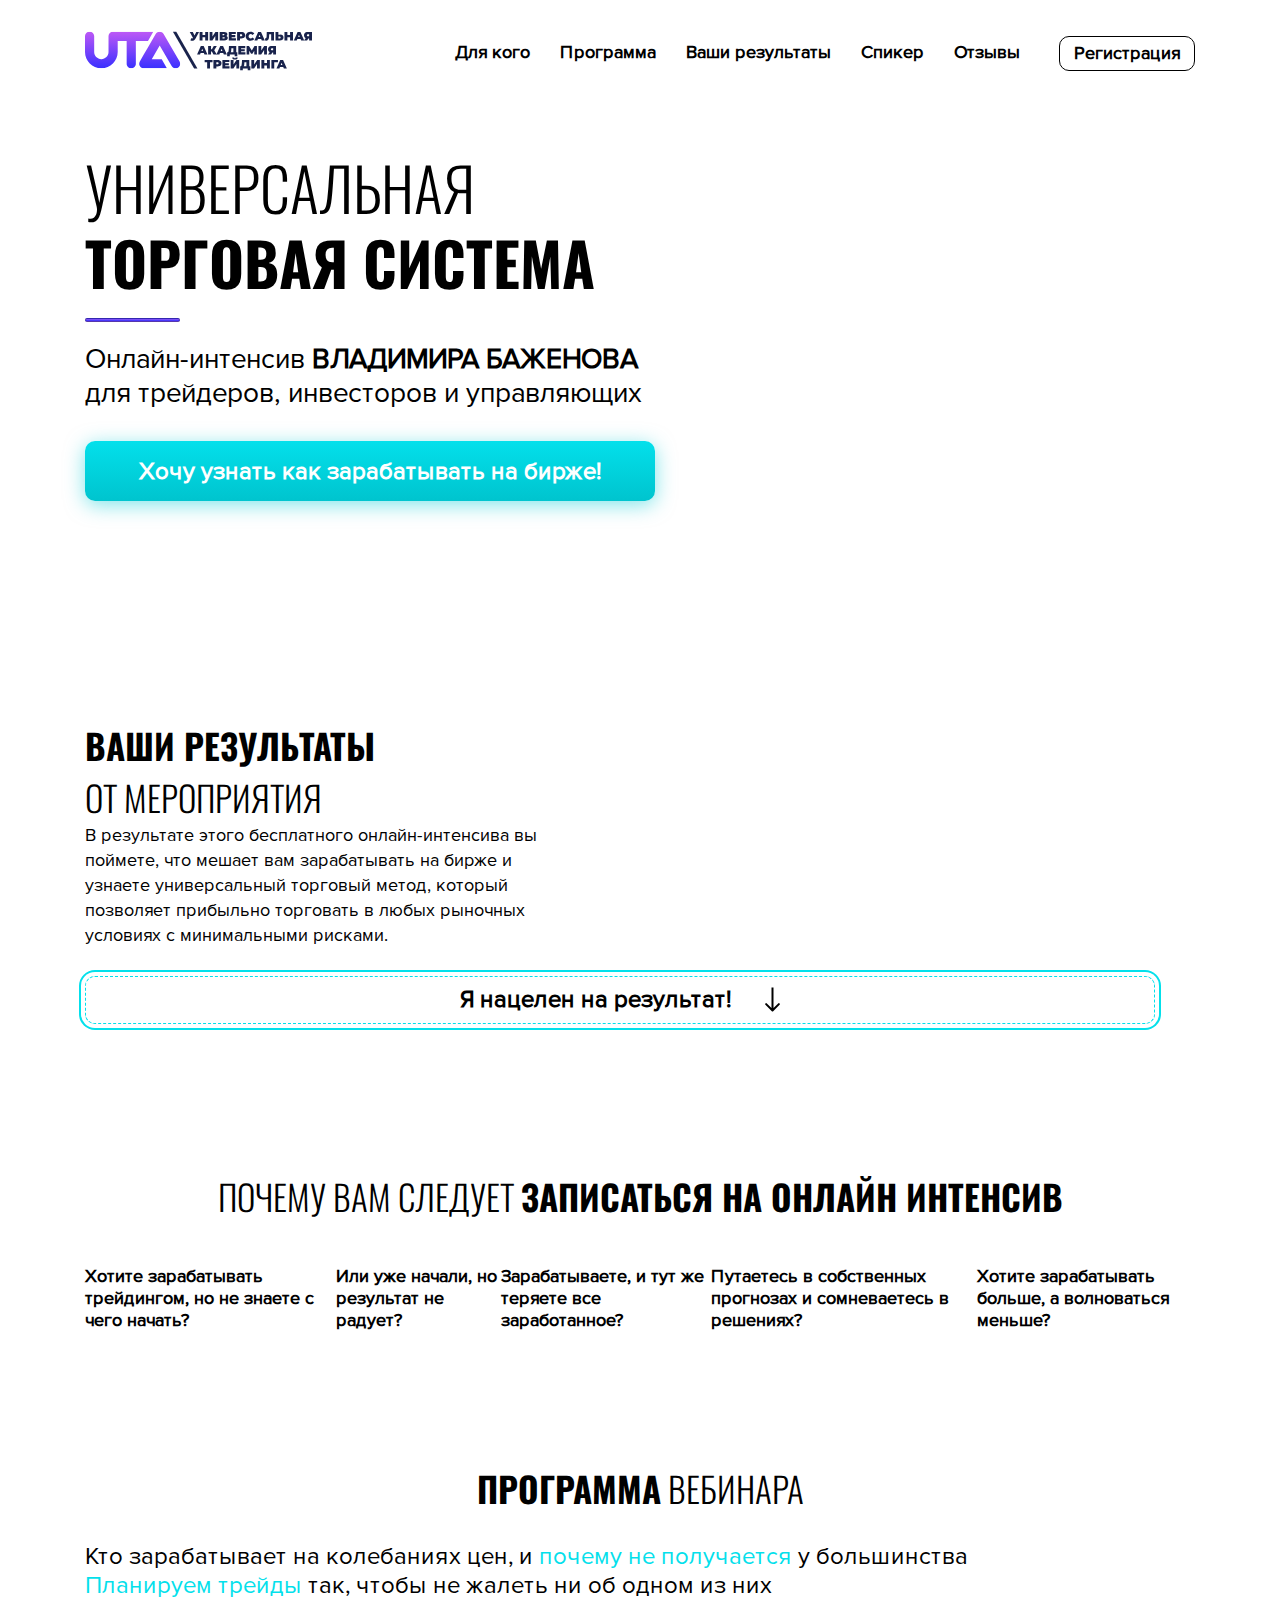
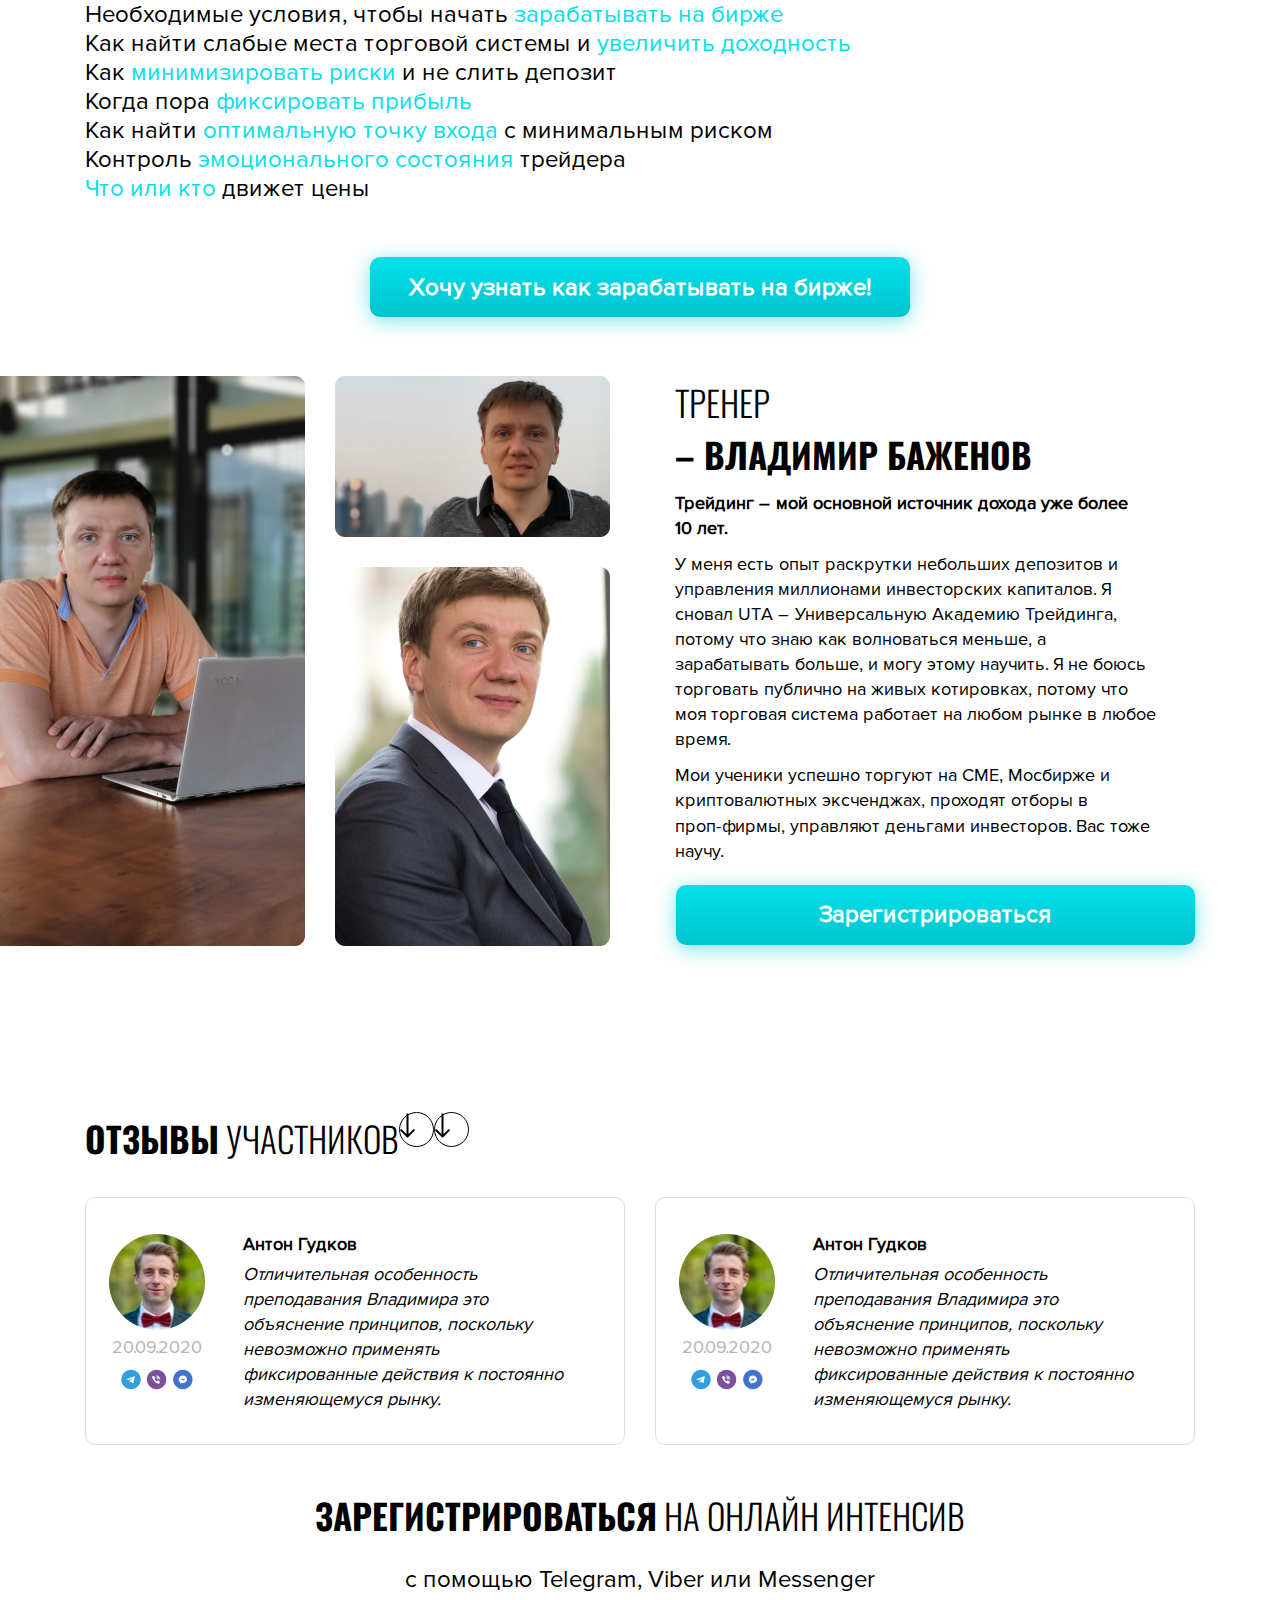
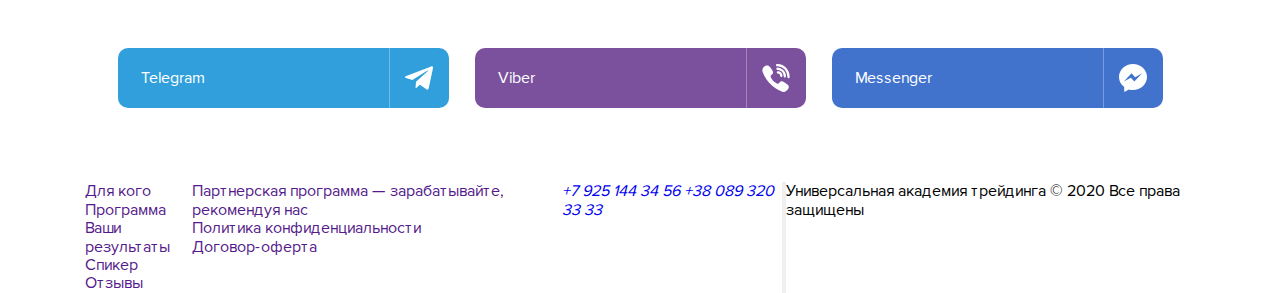
==== index.html @ 8a4f66c1 "1" ====
<!DOCTYPE html>
<html lang="ru">
  <head>
    <meta charset="UTF-8" />
    <meta name="viewport" content="width=device-width, initial-scale=1.0" />
    <title>UTA</title>
    <link href="https://fonts.googleapis.com/css2?family=Oswald:wght@300;700&display=swap" rel="stylesheet" />
    <link rel="stylesheet" href="https://cdnjs.cloudflare.com/ajax/libs/modern-normalize/1.0.0/modern-normalize.min.css" />
    <link rel="stylesheet" href="./css/main.css" />
  </head>
  <body>
    <!-- header -->
    <header class="header">
      <div class="conteiner">
        <a class="logo" href="./index.html"><img src="./images/header/logo.svg" alt="логотип компании" /></a>
        <nav>
          <ul class="item">
            <li class="link"><a href=""></a>Для кого</li>
            <li class="link"><a href=""></a>Программа</li>
            <li class="link"><a href=""></a>Ваши результаты</li>
            <li class="link"><a href=""></a>Спикер</li>
            <li class="link"><a href=""></a>Отзывы</li>
          </ul>
        </nav>
        <button type="button">Регистрация</button>
      </div>
    </header>
    <!-- <main> -->
    <main>
      <!-- hero -->
      <section class="hero">
        <div class="conteiner">
          <h1 class="title">
            Универсальная<br />
            <span class="text-bolt">торговая система</span>
          </h1>
          <p>
            Онлайн-интенсив <span class="text-bolt-uppercase">Владимира Баженова</span><br />
            для трейдеров, инвесторов и управляющих
          </p>
          <button class="hero-button" type="button">Хочу узнать как зарабатывать на бирже!</button>
        </div>
      </section>
      <section class="results">
        <div class="conteiner">
          <h2 class="title">
            <span class="text-bolt">Ваши результаты</span><br />
            от мероприятия
          </h2>
          <p class="text">
            В результате этого бесплатного онлайн-интенсива вы поймете, что мешает вам зарабатывать на бирже и узнаете универсальный торговый метод,
            который позволяет прибыльно торговать в любых рыночных условиях с минимальными рисками.
          </p>
          <button type="button">Я нацелен на результат!<img class="arrow" src="./images/main/arrow.svg" alt="стрелка вниз" /></button>
        </div>
      </section>
      <!-- advantages -->
      <section class="advantages">
        <div class="conteiner">
          <h2 class="title">Почему вам следует <span class="text-bolt">записаться на Онлайн интенсив</span></h2>
          <ul class="item">
            <li class="text">Хотите зарабатывать трейдингом, но не знаете с чего начать?</li>
            <li class="text">Или уже начали, но результат не радует?</li>
            <li class="text">Зарабатываете, и тут же теряете все заработанное?</li>
            <li class="text">Путаетесь в собственных прогнозах и сомневаетесь в решениях?</li>
            <li class="text">Хотите зарабатывать больше, а волноваться меньше?</li>
          </ul>
        </div>
      </section>
      <!-- programm -->
      <section class="programm">
        <div class="conteiner">
          <h2 class="title"><span class="text-bolt">Программа</span> вебинара</h2>
          <ul>
            <li>
              <p class="text">Кто зарабатывает на колебаниях цен, и <span class="text-accent">почему не получается</span> у большинства</p>
              <a href=""></a>
            </li>
            <li>
              <p class="text"><span class="text-accent">Планируем трейды</span> так, чтобы не жалеть ни об одном из них</p>
              <a href=""></a>
            </li>
            <li>
              <p class="text">Необходимые условия, чтобы начать <span class="text-accent">зарабатывать на бирже</span></p>
              <a href=""></a>
            </li>
            <li>
              <p class="text">Как найти слабые места торговой системы и <span class="text-accent">увеличить доходность</span></p>
              <a href=""></a>
            </li>
            <li>
              <p class="text">Как <span class="text-accent">минимизировать риски</span> и не слить депозит</p>
              <a href=""></a>
            </li>
            <li>
              <p class="text">Когда пора <span class="text-accent">фиксировать прибыль</span></p>
              <a href=""></a>
            </li>
            <li>
              <p class="text">Как найти <span class="text-accent">оптимальную точку входа</span> с минимальным риском</p>
              <a href=""></a>
            </li>
            <li>
              <p class="text">Контроль <span class="text-accent">эмоционального состояния</span> трейдера</p>
              <a href=""></a>
            </li>
            <li>
              <p class="text"><span class="text-accent">Что или кто</span> движет цены</p>
              <a href=""></a>
            </li>
          </ul>
          <button class="programm-button" type="button">Хочу узнать как зарабатывать на бирже!</button>
        </div>
      </section>
      <!-- treiner -->
      <section class="treiner">
        <div class="conteiner">
          <div class="left-side">
            <div class="gallery">
              <img class="image-treiner" width="320" height="570" src="./images/main/Vladimir.jpg" alt="фото тренера" />
            </div>
            <div class="gallery">
              <img class="image-treiner" width="275" height="161" src="./images/main/Vladimir2.jpg" alt="фото тренера" />
              <img class="image-treiner" width="275" height="379" src="./images/main/Vladimir3.jpg" alt="фото тренера" />
            </div>
          </div>
          <div class="right-side">
            <h2 class="title">
              Тренер<br />
              <span class="text-bolt">– Владимир Баженов</span>
            </h2>
            <h3 class="treiner-description">
              Трейдинг – мой основной источник дохода уже более<br />
              10 лет.
            </h3>
            <p class="text-treiner">
              У меня есть опыт раскрутки небольших депозитов и управления миллионами инвесторских капиталов. Я<br />
              сновал UTA – Универсальную Академию Трейдинга,<br />
              потому что знаю как волноваться меньше, а<br />
              зарабатывать больше, и могу этому научить. Я не боюсь торговать публично на живых котировках, потому что<br />
              моя торговая система работает на любом рынке в любое время.
            </p>
            <p class="text-treiner">
              Мои ученики успешно торгуют на CME, Мосбирже и криптовалютных эксченджах, проходят отборы в<br />
              проп-фирмы, управляют деньгами инвесторов. Вас тоже научу.
            </p>
            <button type="button">Зарегистрироваться</button>
          </div>
        </div>
      </section>
      <!-- reviews -->
      <section class="reviews">
        <div class="conteiner">
          <div class="menu-review">
            <h2 class="title"><span class="text-bolt">Отзывы</span> участников</h2>
            <button type="button">
              <svg weight="15" height="25" class="left-arrow">
                <use class="icon" href="./images/main/arrow.svg"></use>
              </svg>
            </button>
            <button type="button">
              <svg weight="15" height="25" class="left-arrow">
                <use class="icon" href="./images/main/arrow.svg"></use>
              </svg>
            </button>
          </div>

          <ul class="item">
            <li class="list-reviews">
              <div class="info">
                <img class="foto" src="./images/main/review1.jpg" alt="фото клиента" />
                <span>20.09.2020</span>
                <ul class="social-item">
                  <li class="social-list">
                    <a href=""></a>
                    <svg>
                      <use href="./svg/main/sprite.svg#icon-telegram"></use>
                    </svg>
                  </li>
                  <li class="social-list">
                    <a href=""></a>
                    <svg>
                      <use href="./svg/main/sprite.svg#icon-viber"></use>
                    </svg>
                  </li>
                  <li class="social-list">
                    <a href=""></a>
                    <svg>
                      <use href="./svg/main/sprite.svg#icon-facebook"></use>
                    </svg>
                  </li>
                </ul>
              </div>
              <div class="review">
                <h3 class="name">Антон Гудков</h3>
                <p class="text-review">
                  Отличительная особенность преподавания Владимира это объяснение принципов, поскольку невозможно применять фиксированные действия к
                  постоянно изменяющемуся рынку.
                </p>
              </div>
            </li>

            <li class="list-reviews">
              <div class="info">
                <img class="foto" src="./images/main/review1.jpg" alt="фото клиента" />
                <span>20.09.2020</span>
                <ul class="social-item">
                  <li class="social-list">
                    <a href=""></a>
                    <svg>
                      <use href="./svg/main/sprite.svg#icon-telegram"></use>
                    </svg>
                  </li>
                  <li class="social-list">
                    <a href=""></a>
                    <svg>
                      <use href="./svg/main/sprite.svg#icon-viber"></use>
                    </svg>
                  </li>
                  <li class="social-list">
                    <a href=""></a>
                    <svg>
                      <use href="./svg/main/sprite.svg#icon-facebook"></use>
                    </svg>
                  </li>
                </ul>
              </div>
              <div class="review">
                <h3 class="name">Антон Гудков</h3>
                <p class="text-review">
                  Отличительная особенность преподавания Владимира это объяснение принципов, поскольку невозможно применять фиксированные действия к
                  постоянно изменяющемуся рынку.
                </p>
              </div>
            </li>
          </ul>
        </div>
      </section>
    </main>

    <!-- <footer> -->

    <footer>
      <!-- registration -->
      <section class="registration">
        <div class="conteiner">
          <h2 class="title"><span class="text-bolt">зарегистрироваться</span> на онлайн интенсив</h2>
          <h3 class="social-help">с помощью Telegram, Viber или Messenger</h3>
          <ul class="messenger">
            <li class="button">
              <button class="telegram" type="button" lang="en">
                <span class="text-messeger">Telegram</span>
                <div><img src="./svg/main/telegram.svg" alt="телеграмм" /></div>
              </button>
            </li>
            <li class="button">
              <button class="viber" type="button" lang="en">
                <span class="text-messeger">Viber</span>
                <div><img src="./svg/main/viber.svg" alt="телеграмм" /></div>
              </button>
            </li>
            <li class="button">
              <button class="facebook" type="button" lang="en">
                <span class="text-messeger">Messenger</span>
                <div><img src="./svg/main/messenger.svg" alt="телеграмм" /></div>
              </button>
            </li>
          </ul>
        </div>
      </section>
      <!-- footer-nav -->
      <section class="footer-navigation">
        <div class="conteiner">
          <a href=""></a>
          <ul>
            <li><a href="">Для кого</a></li>
            <li><a href="">Программа</a></li>
            <li><a href="">Ваши результаты</a></li>
            <li><a href="">Спикер</a></li>
            <li><a href="">Отзывы</a></li>
          </ul>
          <ul>
            <li><a href="">Партнерская программа — зарабатывайте, рекомендуя нас</a></li>
            <li><a href="">Политика конфиденциальности</a></li>
            <li><a href="">Договор-оферта</a></li>
          </ul>
          <address footer-address>
            <a href="tel:+79251443456">+7 925 144 34 56</a>
            <a href="tel:+380893203333">+38 089 320 33 33</a>
            <ul>
              <li><a href=""></a></li>
              <li><a href=""></a></li>
              <li><a href=""></a></li>
            </ul>
          </address>
          <button type="button"></button>
          <p>Универсальная академия трейдинга © 2020 Все права защищены</p>
        </div>
      </section>
    </footer>
  </body>
</html>
---- css/main.css ----
/* основной цвет текста: #000000 */
/* вспомагательный цвет текста: #ffffff; */
/* цвет акцента #03E0EB */

:root {
  --primary-text-color: #000000;
  --secondary-text-color: #ffffff;
  --accent-color: #03e0eb;
}

@font-face {
  font-family: Proxima Nova;
  src: url(/fonts/ProximaNova-Regular.ttf);
}

*,
::before,
::after {
  margin: 0;
  padding: 0;
}

body {
  color: var(--primary-text-color);

  font-family: Proxima Nova, sans-serif;
}

h1,
h2 {
  font-family: oswald, sans-serif;
}

li {
  list-style: none;
}

a {
  text-decoration: none;
}

button {
  font-family: inherit;
}

.conteiner {
  display: flex;
  width: 1140px;
  padding: 0 15px;
  margin-left: auto;
  margin-right: auto;
}

/* ======header======= */

.header {
  padding-top: 31px;
  padding-bottom: 74px;
}

.header .logo {
  margin-right: 143px;
}

.header .item {
  display: flex;
  align-items: center;
}

.header .link {
  font-style: normal;
  font-weight: 600;
  font-size: 18px;
  line-height: 1.22;
}

.header .link:not(:last-child) {
  margin-right: 30px;
}

.header button {
  outline: none;
  display: inline-block;
  padding: 6px 14px;
  min-width: 135px;
  height: 35px;
  border: 1px var(--primary-text-color) solid;
  border-radius: 10px;
  margin-left: auto;

  background: transparent;

  font-style: normal;
  font-weight: 600;
  font-size: 18px;
  line-height: 1.22;
}
.header .conteiner {
  align-items: center;
}

/* =========main======== */

/* hero */
.hero .conteiner {
  display: block;
  padding-bottom: 188px;
}

.hero .title {
  margin-bottom: 21px;

  font-family: Oswald;
  font-style: normal;
  font-weight: 300;
  font-size: 60px;
  line-height: 1.25;
  text-transform: uppercase;
}

.hero .title::after {
  content: "";
  display: flex;
  margin-top: 19px;
  width: 95px;
  height: 4px;

  background: linear-gradient(180deg, #955af5 0%, #302dff 100%);
  border: 1px solid rgba(0, 0, 0, 0.3);
  border-radius: 10px;
}

.hero .text-bolt {
  font-weight: 700;
}

.hero p {
  margin-bottom: 30px;

  font-style: normal;
  font-weight: 400;
  font-size: 28px;
  line-height: 1.21;
}

.hero .text-bolt-uppercase {
  font-weight: 600;
  text-transform: uppercase;
}

.hero button {
  outline: none;
  color: var(--secondary-text-color);
  min-width: 570px;
  height: 60px;
  background: linear-gradient(180deg, var(--accent-color) 0%, #00c4ce 100%);
  box-shadow: 0px 4px 20px rgba(1, 204, 214, 0.5);
  border: var(--accent-color);
  border-radius: 10px;

  color: var(--secondary-text-color);

  font-weight: 600;
  font-size: 24px;
  line-height: 1.21;
}
.hero .hero-button:hover,
.hero .hero-button:focus {
  cursor: pointer;
}

.hero .hero-button:active {
  outline: none;
  cursor: pointer;
  background: linear-gradient(180deg, #00c4ce 100%, var(--accent-color) 0%);
}

/* results */

.results .conteiner {
  padding-top: 30px;
  padding-bottom: 146px;
  display: block;
}

.results .title {
  font-weight: 300;
  font-size: 35px;
  line-height: 1.49;
  text-transform: uppercase;
}

.results .text-bolt {
  font-weight: 700;
}
.results .text {
  margin-bottom: 27px;
  max-width: 486px;

  font-weight: 400;
  font-size: 18px;
  line-height: 1.39;
}

.results button {
  display: flex;
  align-items: center;
  justify-content: center;
  min-width: 1070px;
  height: 48px;
  border: 1px dashed var(--accent-color);
  box-shadow: 0px 0px 0px 4px var(--secondary-text-color), 0px 0px 0px 6px var(--accent-color);
  border-radius: 10px;
  outline: none;

  background-color: transparent;
  color: var(--primary-text-color);

  font-weight: 600;
  font-size: 24px;
  line-height: 1.21px;
}

.results .arrow {
  margin-left: 33.5px;
}

/* advantages */

.advantages .conteiner {
  padding-bottom: 136px;
  display: block;
}

.advantages .item {
  display: flex;
  margin-top: 44px;
}

.advantages .title {
  font-family: Oswald;
  font-weight: 300;
  font-size: 35px;
  line-height: 1.49;

  text-align: center;
  text-transform: uppercase;
}

.advantages .text-bolt {
  font-weight: 700;
}

.advantages .text {
  font-weight: 600;
  font-size: 18px;
  line-height: 1.22;
}

/* programm */

.programm .conteiner {
  display: block;
  padding-bottom: 59px;
}

.programm .title {
  margin-bottom: 34px;
  font-family: Oswald;
  font-weight: 300;
  font-size: 35px;
  line-height: 1, 48;

  text-align: center;
  text-transform: uppercase;
}

.programm .text-bolt {
  font-weight: 700;
}

.programm .text {
  font-weight: 400;
  font-size: 24px;
  line-height: 1.21;
}

.programm .text-accent {
  color: var(--accent-color);
}

.programm button {
  display: block;
  margin-left: auto;
  margin-right: auto;
  margin-top: 54px;

  outline: none;
  color: var(--secondary-text-color);
  min-width: 540px;
  height: 60px;
  background: linear-gradient(180deg, var(--accent-color) 0%, #00c4ce 100%);
  box-shadow: 0px 4px 20px rgba(1, 204, 214, 0.5);
  border: var(--accent-color);
  border-radius: 10px;

  color: var(--secondary-text-color);

  font-weight: 600;
  font-size: 24px;
  line-height: 1.21;
}

.programm .programm-button:hover,
.programm .programm-button:focus {
  cursor: pointer;
}

.programm .programm-button:active {
  outline: none;
  cursor: pointer;
  background: linear-gradient(180deg, #00c4ce 100%, var(--accent-color) 0%);
}

/* treiner */

.treiner .conteiner {
  padding-bottom: 166px;
}

.treiner .left-side {
  display: flex;
  flex-wrap: nowrap;
  margin-right: 65px;
  width: 525px;
  height: 570px;
}

.left-side .image-treiner {
  display: flex;
}

.left-side .gallery {
  position: relative;
  left: -100px;
}

.gallery + .gallery {
  margin-left: 30px;
}

.image-treiner + .image-treiner {
  margin-top: 30px;
}

.treiner .title {
  margin-bottom: 11px;

  font-weight: 300;
  font-size: 35px;
  line-height: 1.49;
  text-transform: uppercase;
}

.treiner .text-bolt {
  font-weight: 700;
}

.treiner .treiner-description {
  margin-bottom: 11px;
  font-weight: 700;
  font-size: 18px;
  line-height: 1.39;
}

.treiner .text-treiner {
  font-weight: 400;
  font-size: 18px;
  line-height: 1.39;
}

.text-treiner + .text-treiner {
  margin-top: 11px;
}

.treiner button {
  display: block;
  margin-left: auto;
  margin-top: 21px;

  outline: none;
  color: var(--secondary-text-color);
  min-width: 519px;
  height: 60px;
  background: linear-gradient(180deg, var(--accent-color) 0%, #00c4ce 100%);
  box-shadow: 0px 4px 20px rgba(1, 204, 214, 0.5);
  border: var(--accent-color);
  border-radius: 10px;

  color: var(--secondary-text-color);

  font-weight: 600;
  font-size: 24px;
  line-height: 1.21;
}
.treiner button:hover,
.treiner button:focus {
  cursor: pointer;
}

.treiner button:active {
  outline: none;
  cursor: pointer;
  background: linear-gradient(180deg, #00c4ce 100%, var(--accent-color) 0%);
}

/* reviews */

.reviews .conteiner {
  padding-bottom: 44px;
  display: block;
}
.reviews .list-reviews {
  display: flex;
}
.list-reviews img {
  display: block;
  margin-bottom: 7px;
}
.list-reviews span {
  margin-bottom: 10px;

  color: #b5b5b5;

  font-weight: 400;
  font-size: 18px;
  line-height: 1.22;
  text-align: center;
}

.menu-review {
  display: flex;
}

.reviews .title {
  margin-bottom: 33px;

  font-family: Oswald;
  font-weight: 300;
  font-size: 35px;
  line-height: 1.49;

  text-align: center;
  text-transform: uppercase;
}

.reviews .text-bolt {
  font-weight: 700;
}

.reviews button {
  display: flex;
  width: 35px;
  height: 35px;
  border: 1px solid #000000;
  border-radius: 50%;
  outline: none;

  background-color: transparent;
}

.reviews .icon {
  display: flex;
  width: 15px;
  height: 25px;
}

.reviews svg {
  fill: #000000;
}

.reviews .item {
  display: flex;
}

.reviews .list-reviews {
  width: 540px;
  height: 248px;
  border: 1px solid #dddddd;
  border-radius: 10px;
}

.list-reviews + .list-reviews {
  margin-left: 30px;
}

.reviews .list-reviews {
  padding-left: 23px;
  padding-right: 55px;
  padding-top: 36px;
  padding-bottom: 34px;
}
.list-reviews span {
  display: block;
}
.list-reviews .review {
  display: block;
}
.list-reviews svg {
  width: 21.12px;
  height: 21.12px;
}

.list-reviews .social-item {
  display: flex;
  justify-content: center;
}
.list-reviews .info {
  margin-right: 38px;
  height: 100%;
}

.review .name {
  margin-bottom: 6px;

  font-weight: 600;
  font-size: 18px;
  line-height: 1.22;
}

.review .text-review {
  font-style: italic;
  font-weight: 400;
  font-size: 18px;
  line-height: 1.39;
}

.list-reviews .social-list:not(:last-child) {
  margin-right: 4.8px;
}

/* footer */

/* registration */

.registration .conteiner {
  display: block;
  padding-bottom: 74px;
}

.registration .title {
  margin-bottom: 24px;

  font-family: Oswald;
  font-weight: 300;
  font-size: 35px;
  line-height: 1.49;
  text-transform: uppercase;
  text-align: center;
}

.registration .text-bolt {
  font-weight: 700;
}

.registration .social-help {
  margin-bottom: 54px;
  font-weight: 400;
  font-size: 24px;
  line-height: 1.21;
  text-align: center;
}

.registration .messenger {
  display: flex;
  justify-content: center;
}

.messenger button {
  display: flex;
  align-items: center;
  justify-content: space-between;

  padding-left: 23px;
  min-width: 331px;
  height: 60px;
  border-radius: 10px;
  outline: none;
  border: transparent;

  color: #ffffff;
}

.messenger button:hover,
.messenger button:focus {
  filter: drop-shadow(0px 0px 20px #03e0eb);
  cursor: pointer;
}

.messenger .telegram {
  background-color: #309fdc;
}
.messenger .viber {
  background-color: #7b519d;
}

.messenger .facebook {
  background-color: #4173cd;
}

.registration .button:not(:last-child) {
  margin-right: 26px;
}

.button div {
  display: flex;
  justify-content: center;
  align-items: center;
  height: 60px;
  width: 60px;
  border-left: 1px solid rgba(255, 255, 255, 0.3);
}
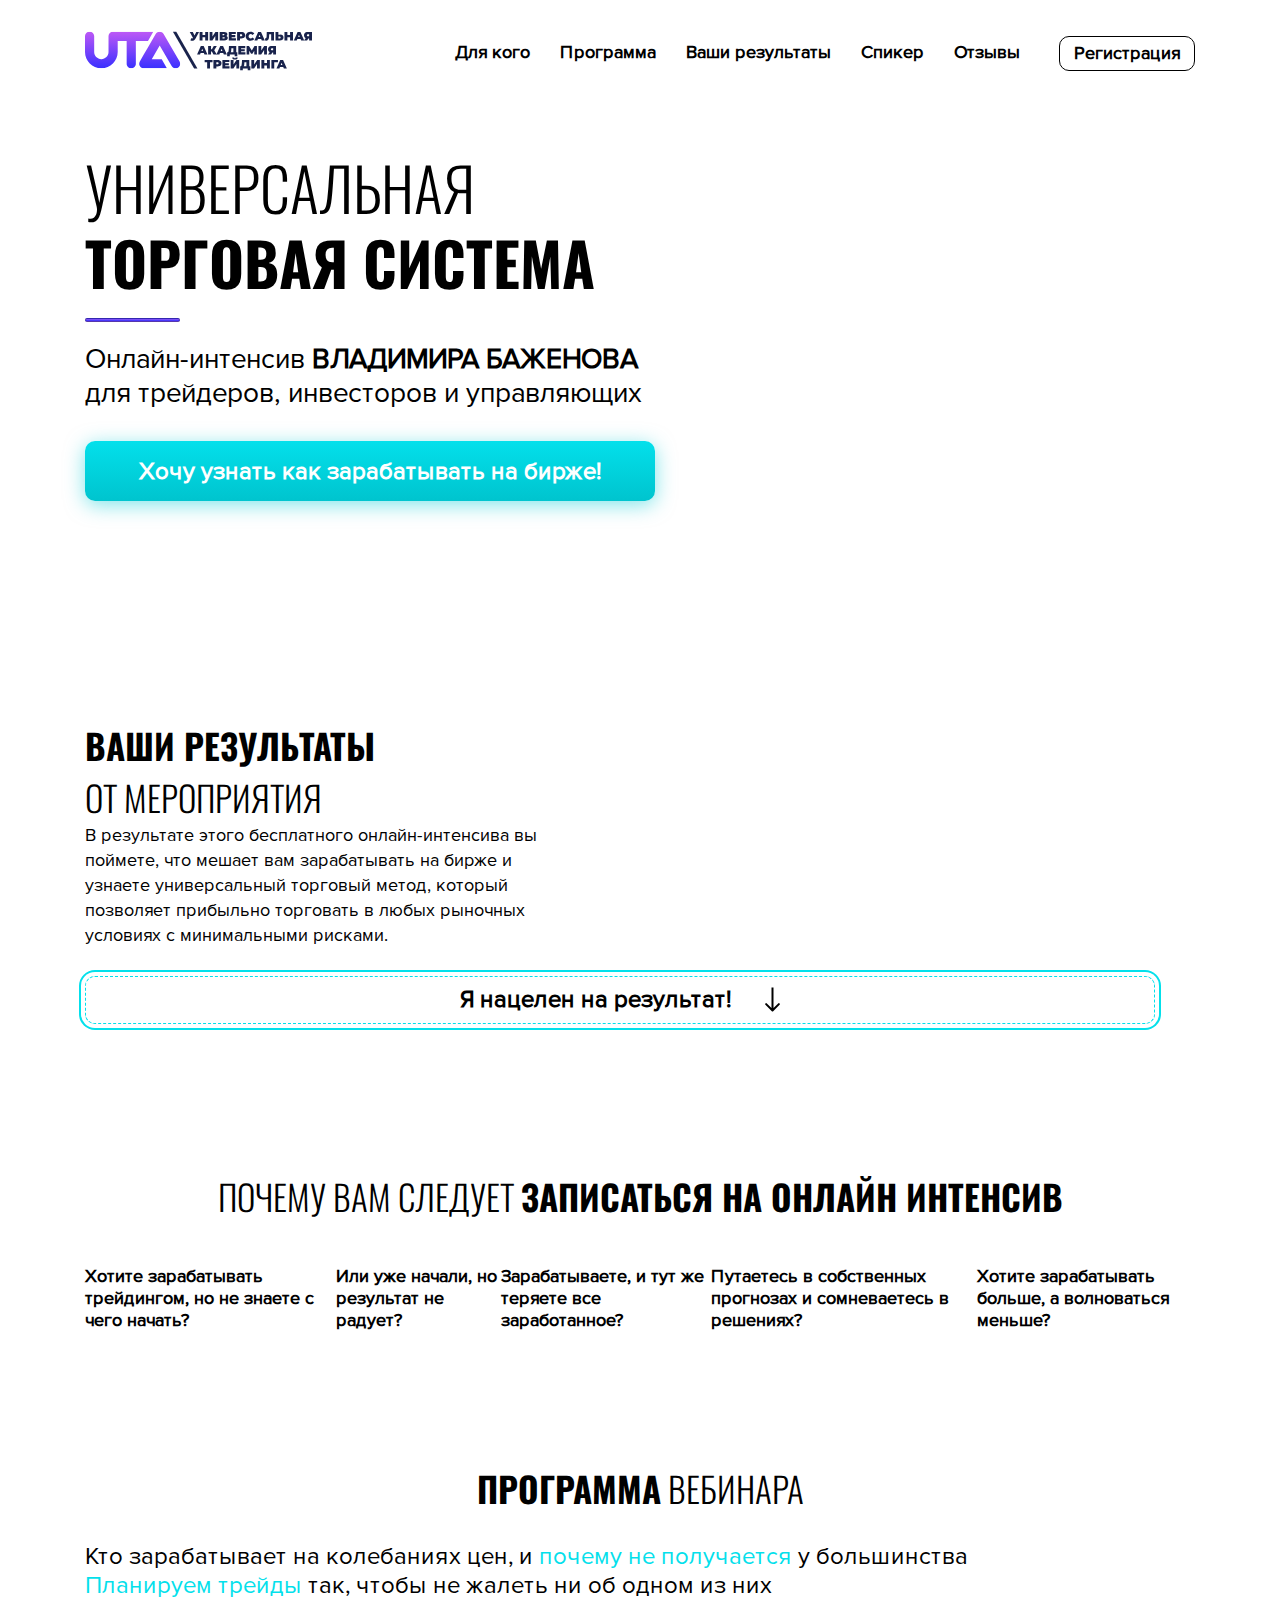
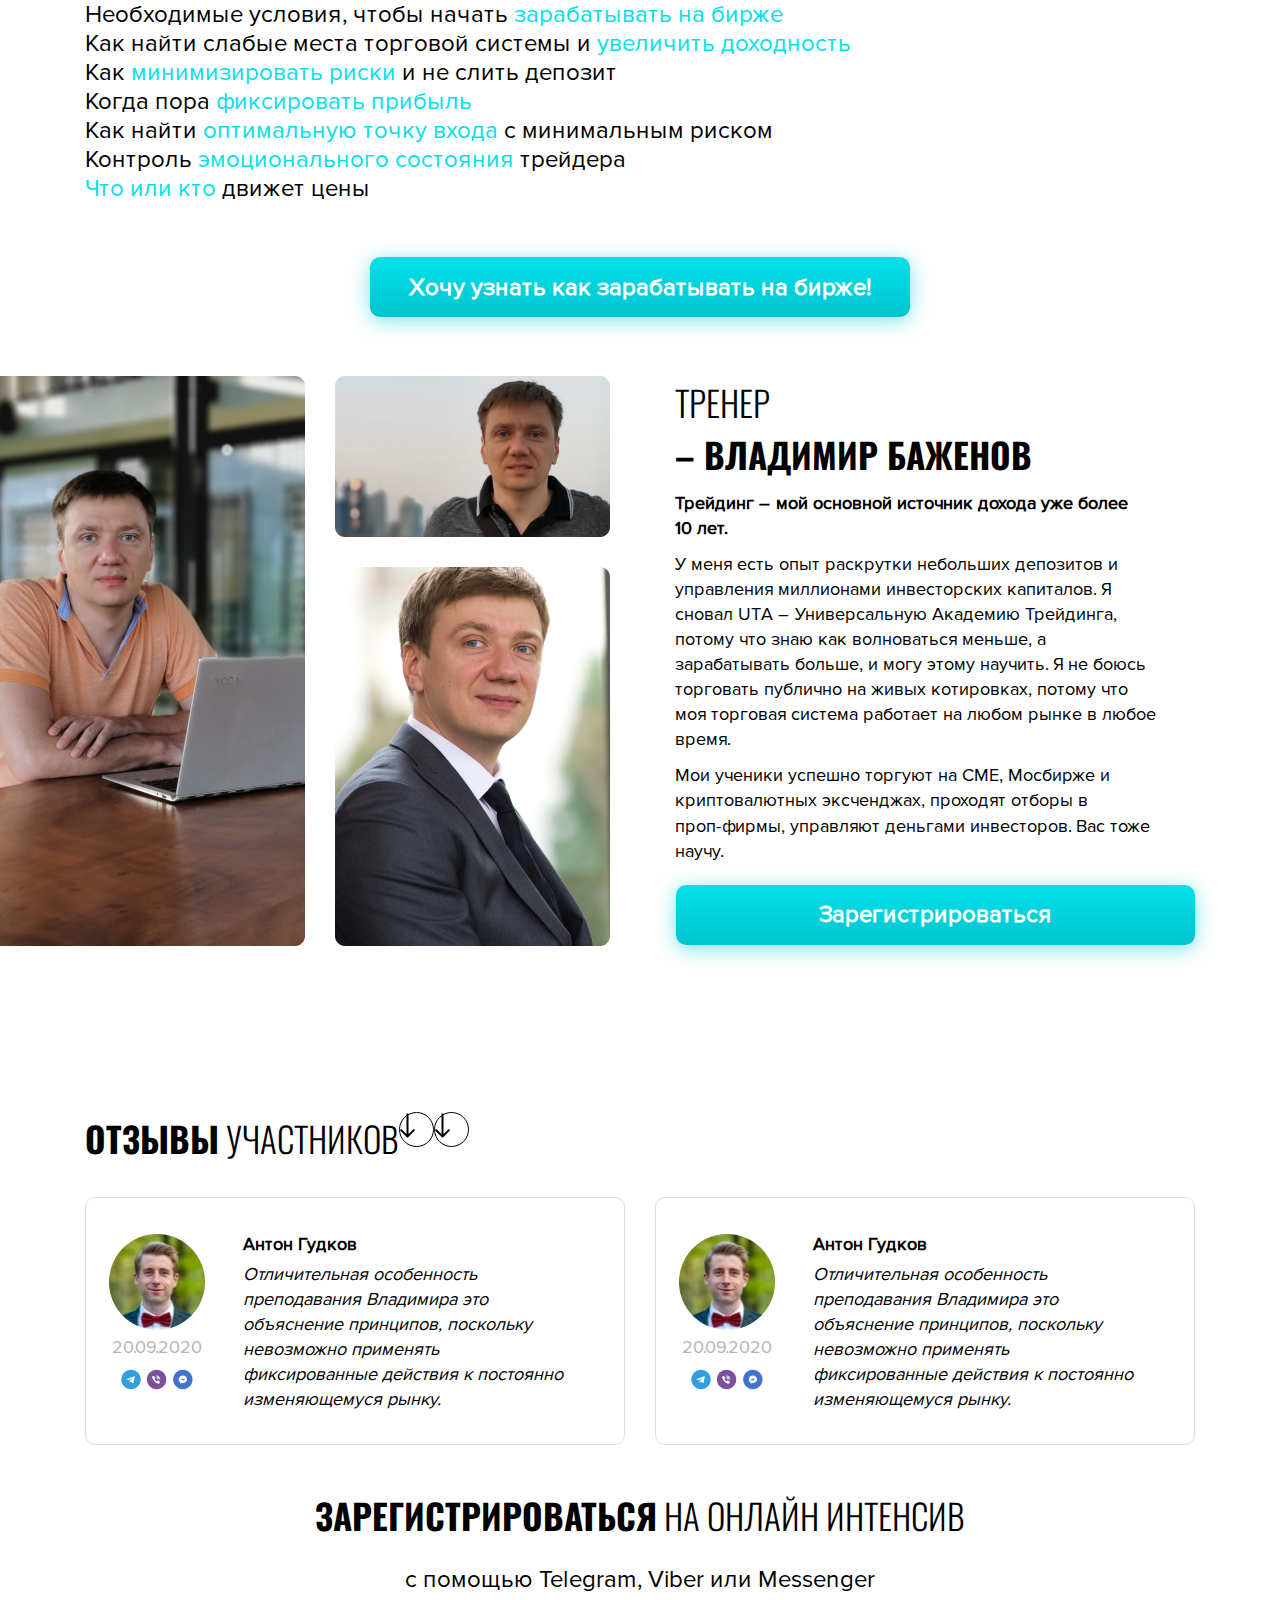
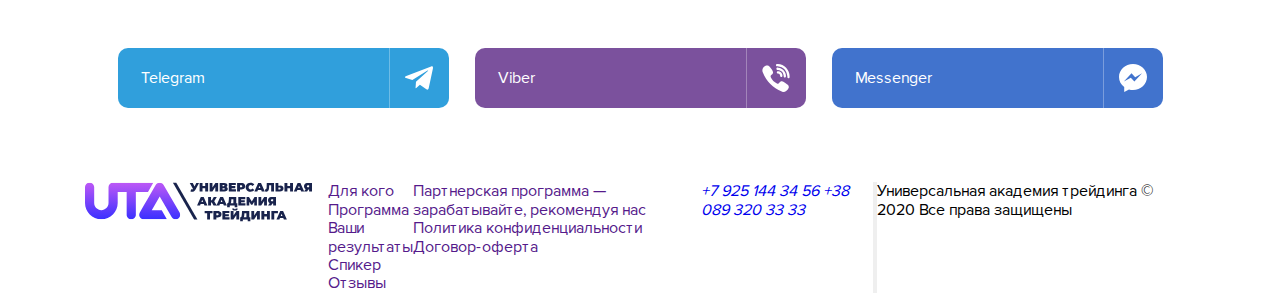
==== commit da31908c: "2" ====
--- a/index.html
+++ b/index.html
@@ -270,8 +270,13 @@
       </section>
       <!-- footer-nav -->
       <section class="footer-navigation">
-        <div class="conteiner">
-          <a href=""></a>
+        <h2 hidden>Навигация футер</h2>
+        <div class="conteiner">
+          <a class="logo" href="./index.html">
+            <svg width="243" height="41.25">
+              <use href="./images/header/logo.svg"></use>
+            </svg>
+          </a>
           <ul>
             <li><a href="">Для кого</a></li>
             <li><a href="">Программа</a></li>
@@ -284,7 +289,7 @@
             <li><a href="">Политика конфиденциальности</a></li>
             <li><a href="">Договор-оферта</a></li>
           </ul>
-          <address footer-address>
+          <address class="footer-address">
             <a href="tel:+79251443456">+7 925 144 34 56</a>
             <a href="tel:+380893203333">+38 089 320 33 33</a>
             <ul>
--- a/css/main.css
+++ b/css/main.css
@@ -620,3 +620,9 @@
   width: 60px;
   border-left: 1px solid rgba(255, 255, 255, 0.3);
 }
+
+/* footer-navigation */
+
+.footer-navigation .logo {
+  display: block;
+}
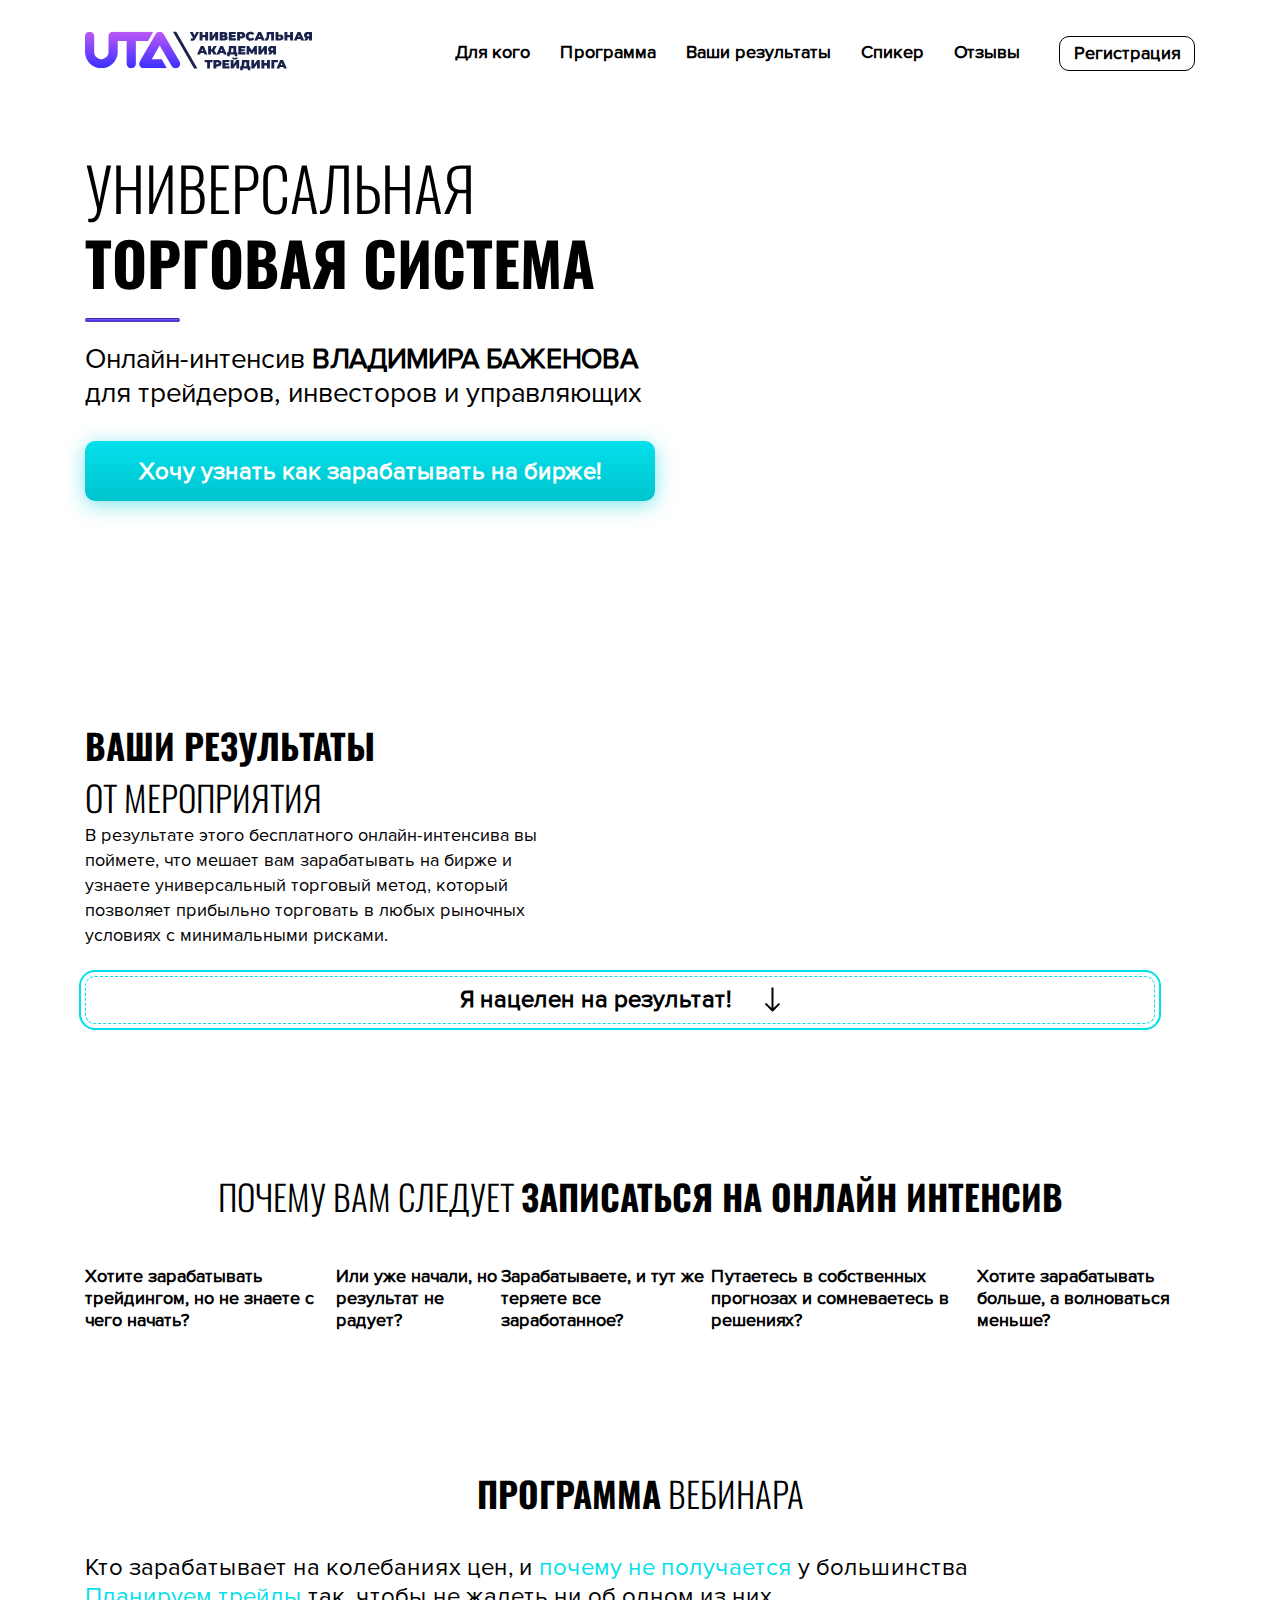
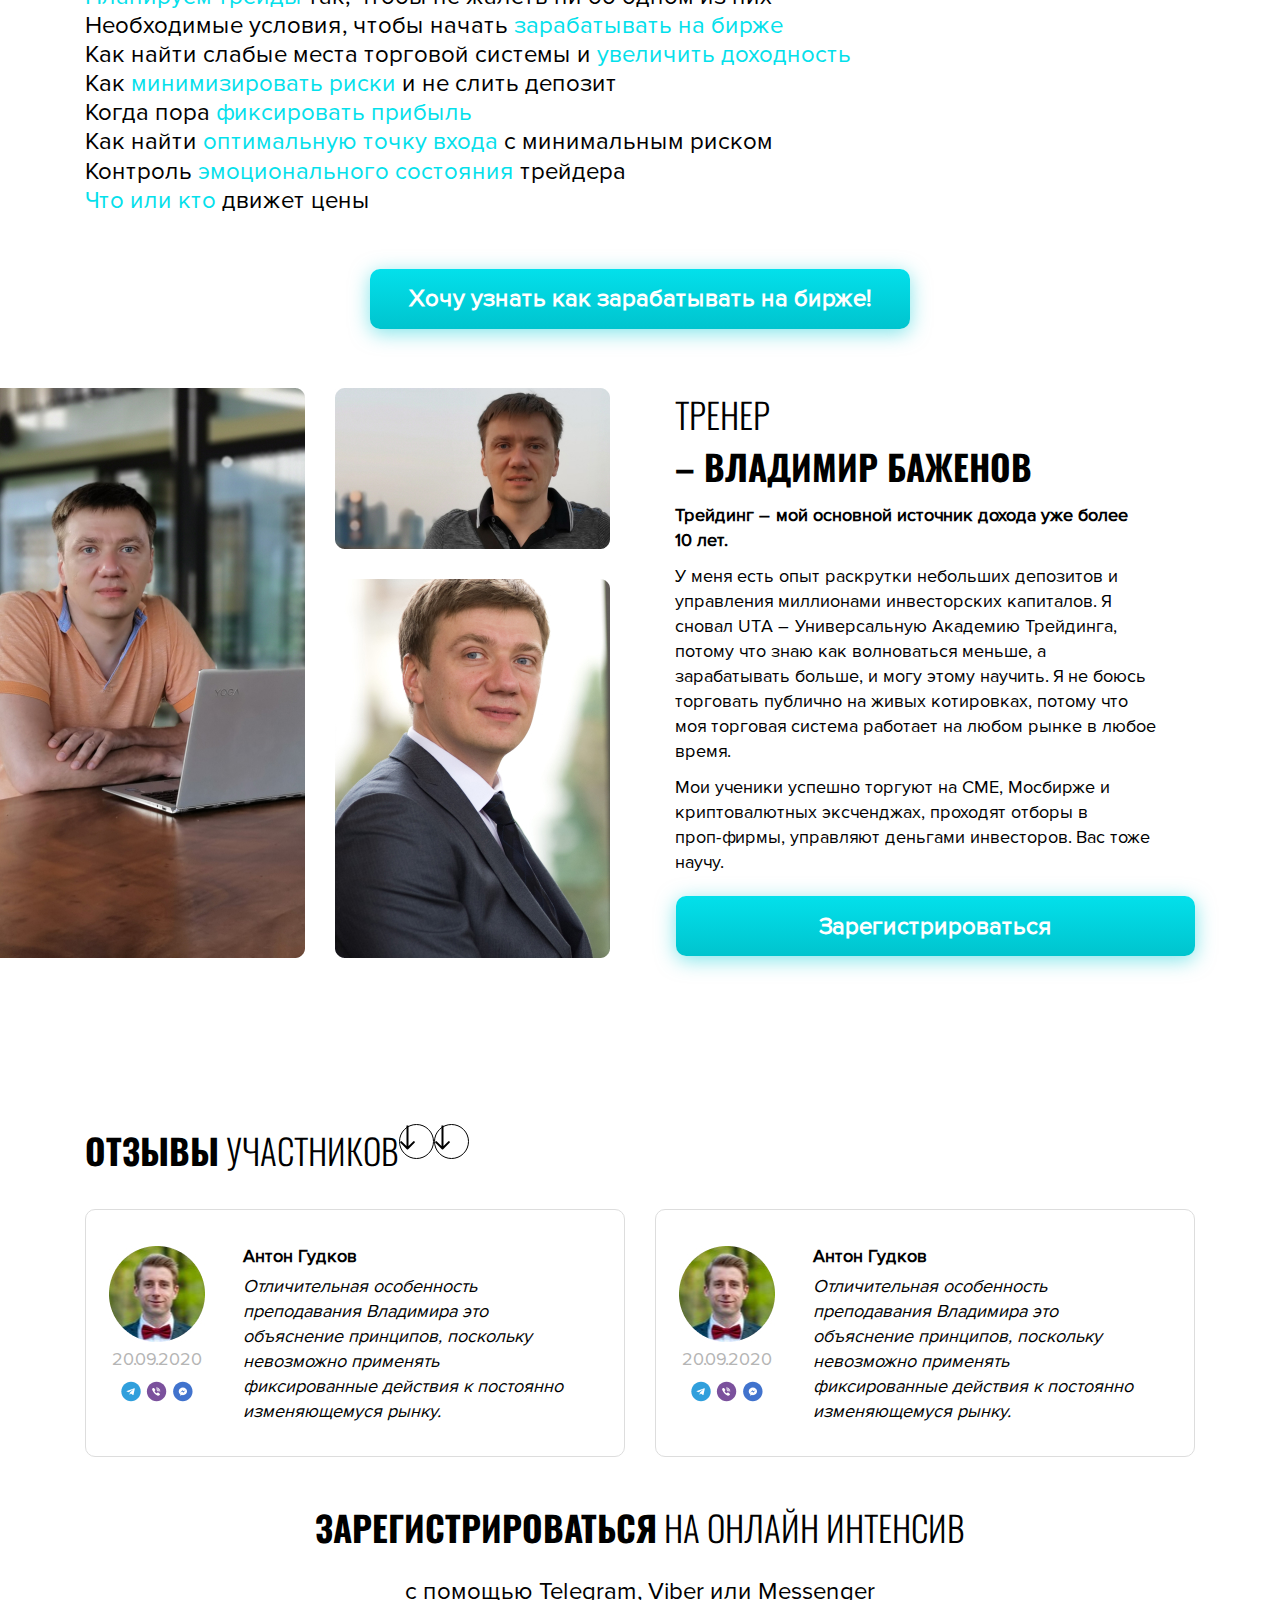
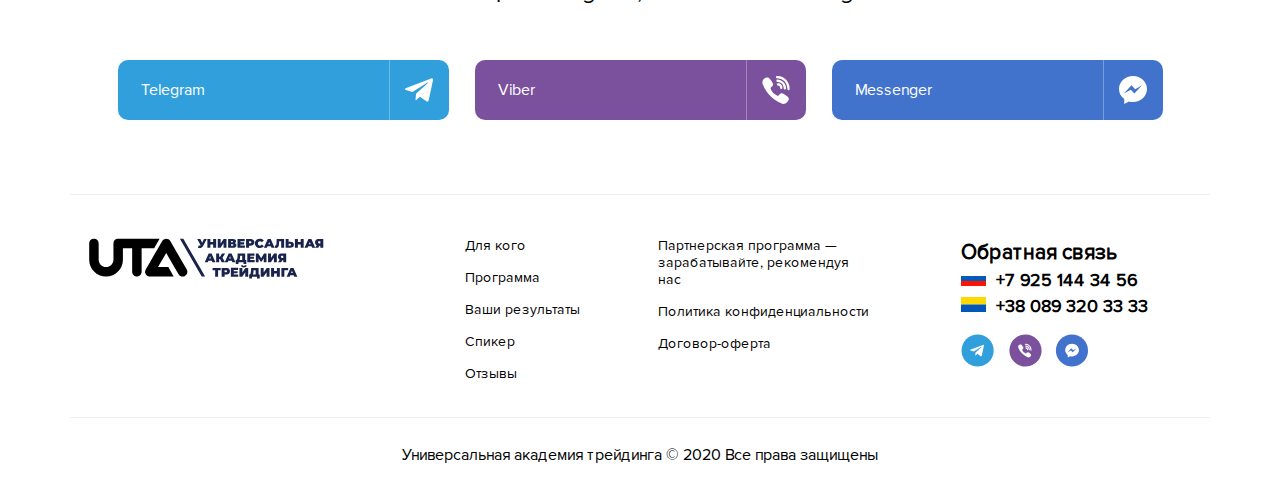
==== commit 13a0009e: "3" ====
--- a/index.html
+++ b/index.html
@@ -154,12 +154,12 @@
           <div class="menu-review">
             <h2 class="title"><span class="text-bolt">Отзывы</span> участников</h2>
             <button type="button">
-              <svg weight="15" height="25" class="left-arrow">
+              <svg width="15" height="25" class="left-arrow">
                 <use class="icon" href="./images/main/arrow.svg"></use>
               </svg>
             </button>
             <button type="button">
-              <svg weight="15" height="25" class="left-arrow">
+              <svg width="15" height="25" class="left-arrow">
                 <use class="icon" href="./images/main/arrow.svg"></use>
               </svg>
             </button>
@@ -274,33 +274,54 @@
         <div class="conteiner">
           <a class="logo" href="./index.html">
             <svg width="243" height="41.25">
-              <use href="./images/header/logo.svg"></use>
+              <use href="./svg/footer/logo.svg#icon-logo"></use>
             </svg>
           </a>
-          <ul>
-            <li><a href="">Для кого</a></li>
-            <li><a href="">Программа</a></li>
-            <li><a href="">Ваши результаты</a></li>
-            <li><a href="">Спикер</a></li>
-            <li><a href="">Отзывы</a></li>
-          </ul>
-          <ul>
-            <li><a href="">Партнерская программа — зарабатывайте, рекомендуя нас</a></li>
-            <li><a href="">Политика конфиденциальности</a></li>
-            <li><a href="">Договор-оферта</a></li>
+          <ul class="item-site">
+            <li class="link-site"><a href="">Для кого</a></li>
+            <li class="link-site"><a href="">Программа</a></li>
+            <li class="link-site"><a href="">Ваши результаты</a></li>
+            <li class="link-site"><a href="">Спикер</a></li>
+            <li class="link-site"><a href="">Отзывы</a></li>
+          </ul>
+          <ul class="item-programm">
+            <li class="link-programm"><a href="">Партнерская программа — зарабатывайте, рекомендуя нас</a></li>
+            <li class="link-programm"><a href="">Политика конфиденциальности</a></li>
+            <li class="link-programm"><a href="">Договор-оферта</a></li>
           </ul>
           <address class="footer-address">
-            <a href="tel:+79251443456">+7 925 144 34 56</a>
-            <a href="tel:+380893203333">+38 089 320 33 33</a>
-            <ul>
-              <li><a href=""></a></li>
-              <li><a href=""></a></li>
-              <li><a href=""></a></li>
+            <h3>Обратная связь</h3>
+            <a class="flag-russia" href="tel:+79251443456"
+              ><img class="icon-flag" src="./svg/footer/flagru.svg" alt="флаг россии" />+7 925 144 34 56</a
+            >
+            <a class="flag-ukraine" href="tel:+380893203333"
+              ><img class="icon-flag" src="./svg/footer/flagua.svg" alt="флаг украины" />+38 089 320 33 33</a
+            >
+            <ul class="social-item">
+              <li class="social-list">
+                <a href=""
+                  ><svg width="35" height="35">
+                    <use href="./svg/main/sprite.svg#icon-telegram"></use></svg
+                ></a>
+              </li>
+              <li class="social-list">
+                <a href=""
+                  ><svg width="35" height="35">
+                    <use href="./svg/main/sprite.svg#icon-viber"></use></svg
+                ></a>
+              </li>
+              <li class="social-list">
+                <a href="">
+                  <svg width="35" height="35">
+                    <use href="./svg/main/sprite.svg#icon-facebook"></use>
+                  </svg>
+                </a>
+              </li>
             </ul>
           </address>
-          <button type="button"></button>
-          <p>Универсальная академия трейдинга © 2020 Все права защищены</p>
-        </div>
+          <!-- <button type="button"></button> -->
+        </div>
+        <div><p class="copyright">Универсальная академия трейдинга © 2020 Все права защищены</p></div>
       </section>
     </footer>
   </body>
--- a/css/main.css
+++ b/css/main.css
@@ -269,7 +269,7 @@
   font-family: Oswald;
   font-weight: 300;
   font-size: 35px;
-  line-height: 1, 48;
+  line-height: 1.48;
 
   text-align: center;
   text-transform: uppercase;
@@ -623,6 +623,76 @@
 
 /* footer-navigation */
 
+.footer-navigation .conteiner {
+  padding-top: 43px;
+  padding-bottom: 34px;
+  border-top: 1px solid rgba(221, 221, 221, 0.5);
+  border-bottom: 1px solid rgba(221, 221, 221, 0.5);
+}
+
 .footer-navigation .logo {
   display: block;
-}
+  margin-right: 137px;
+}
+
+.footer-navigation .item-site {
+  margin-right: 78px;
+
+  font-weight: 400;
+  font-size: 14px;
+  line-height: 1.21;
+}
+
+.footer-navigation .link-site:not(:last-child) {
+  margin-bottom: 15px;
+}
+
+.footer-navigation .item-programm {
+  width: 216px;
+  margin-right: 87px;
+
+  font-weight: 400;
+  font-size: 14px;
+  line-height: 1.21;
+}
+
+.footer-navigation .link-programm:not(:last-child) {
+  margin-bottom: 15px;
+}
+
+.footer-address {
+  display: flex;
+  flex-direction: column;
+  flex-wrap: nowrap;
+  font-style: normal;
+  font-weight: 700;
+  font-size: 18px;
+  line-height: 1.44;
+}
+.footer-navigation a {
+  color: #000000;
+}
+.footer-address .icon-flag {
+  margin-right: 10px;
+}
+
+.footer-navigation .social-item {
+  display: flex;
+  margin-top: 13px;
+}
+
+.footer-navigation .social-list:not(:last-child) {
+  display: flex;
+  margin-right: 11.55px;
+}
+.social-item a:hover,
+.social-item a:focus {
+  filter: drop-shadow(0px 4px 20px #03e0eb);
+}
+
+.footer-navigation .copyright {
+  display: flex;
+  padding-top: 28px;
+  padding-bottom: 26px;
+  justify-content: center;
+}
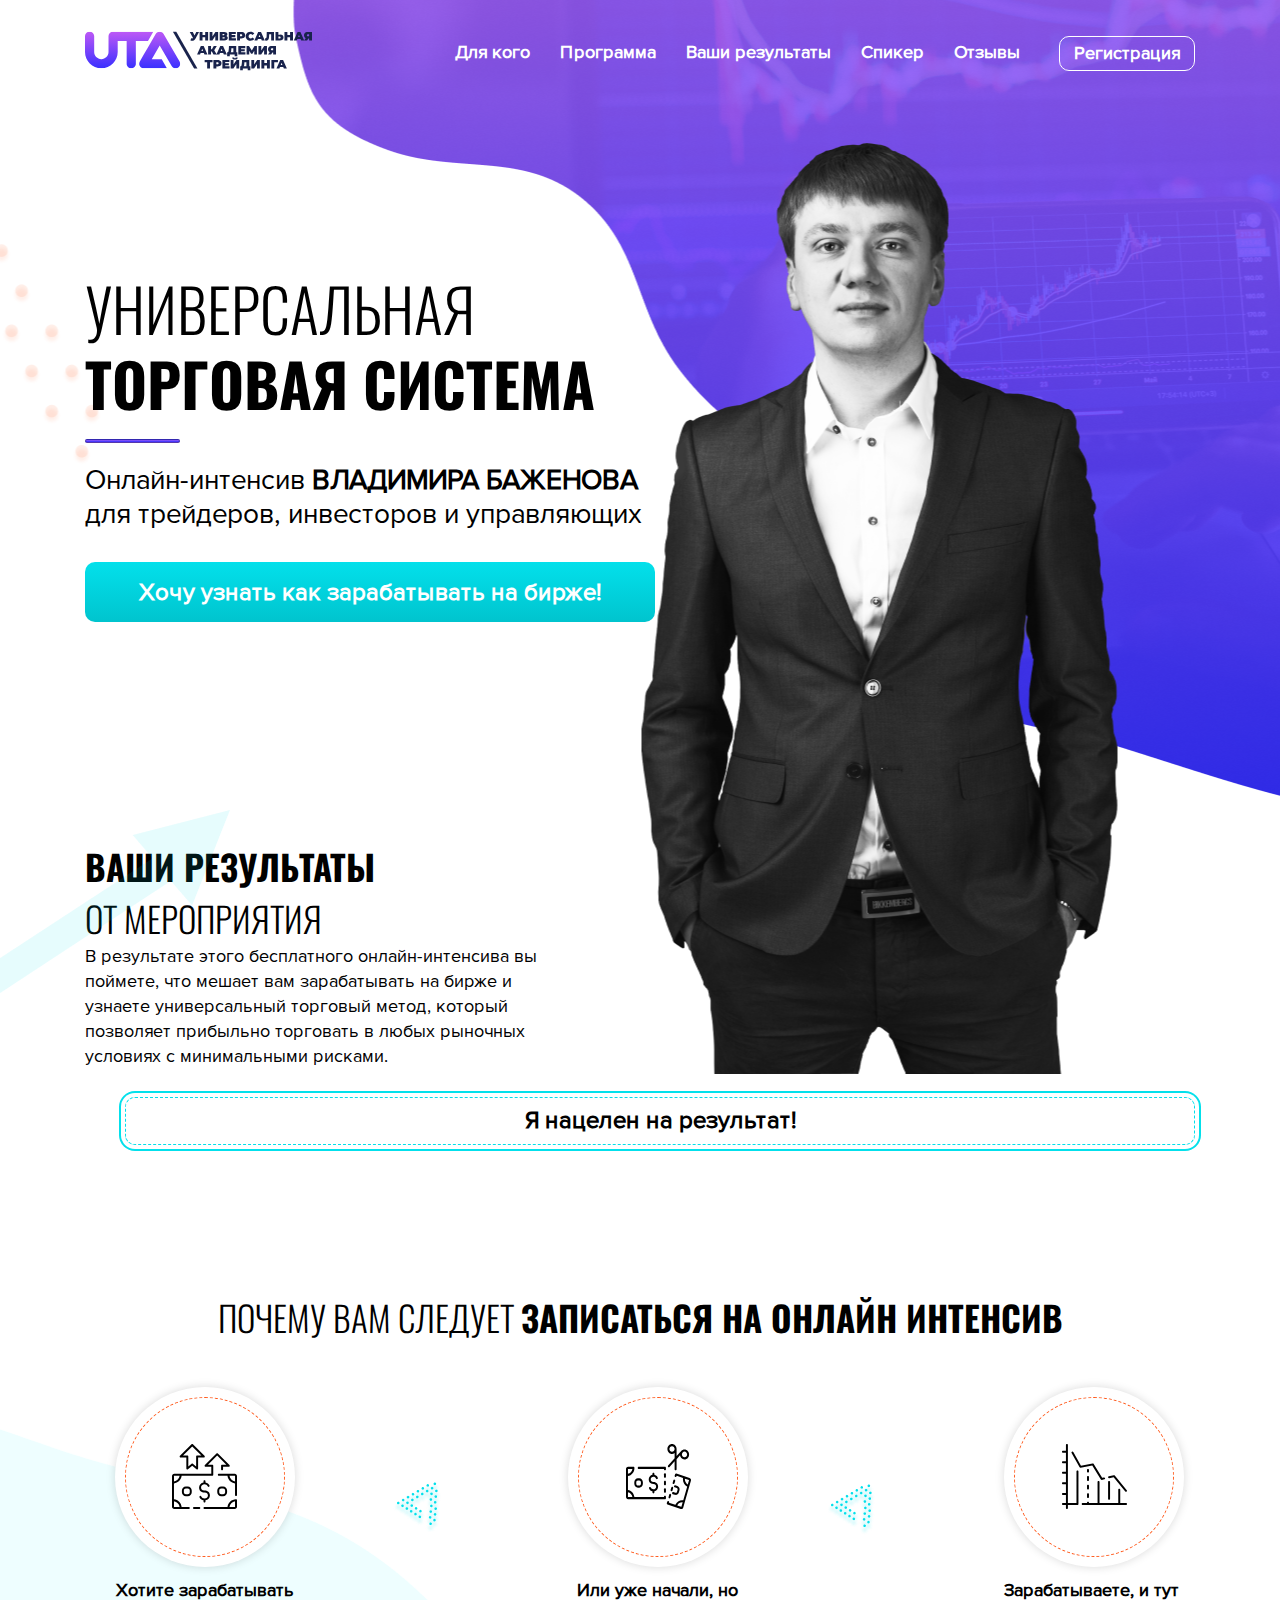
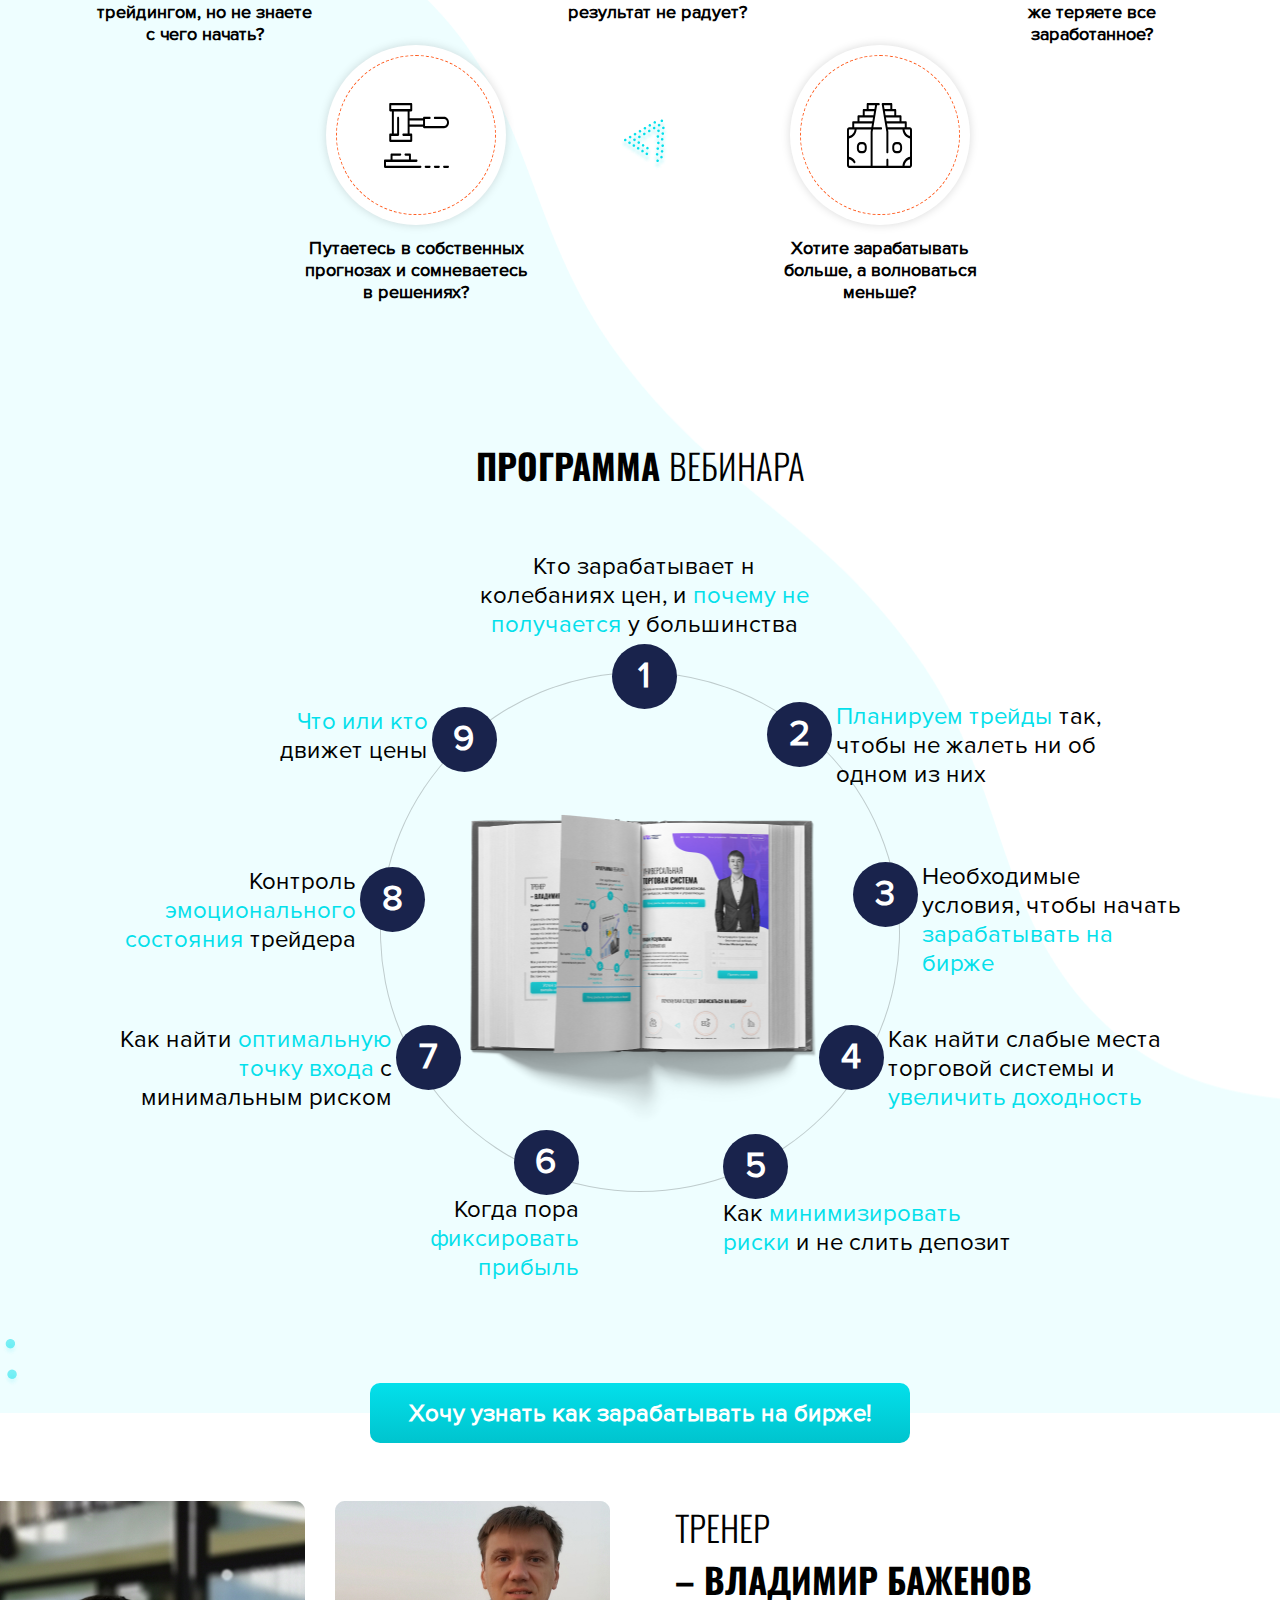
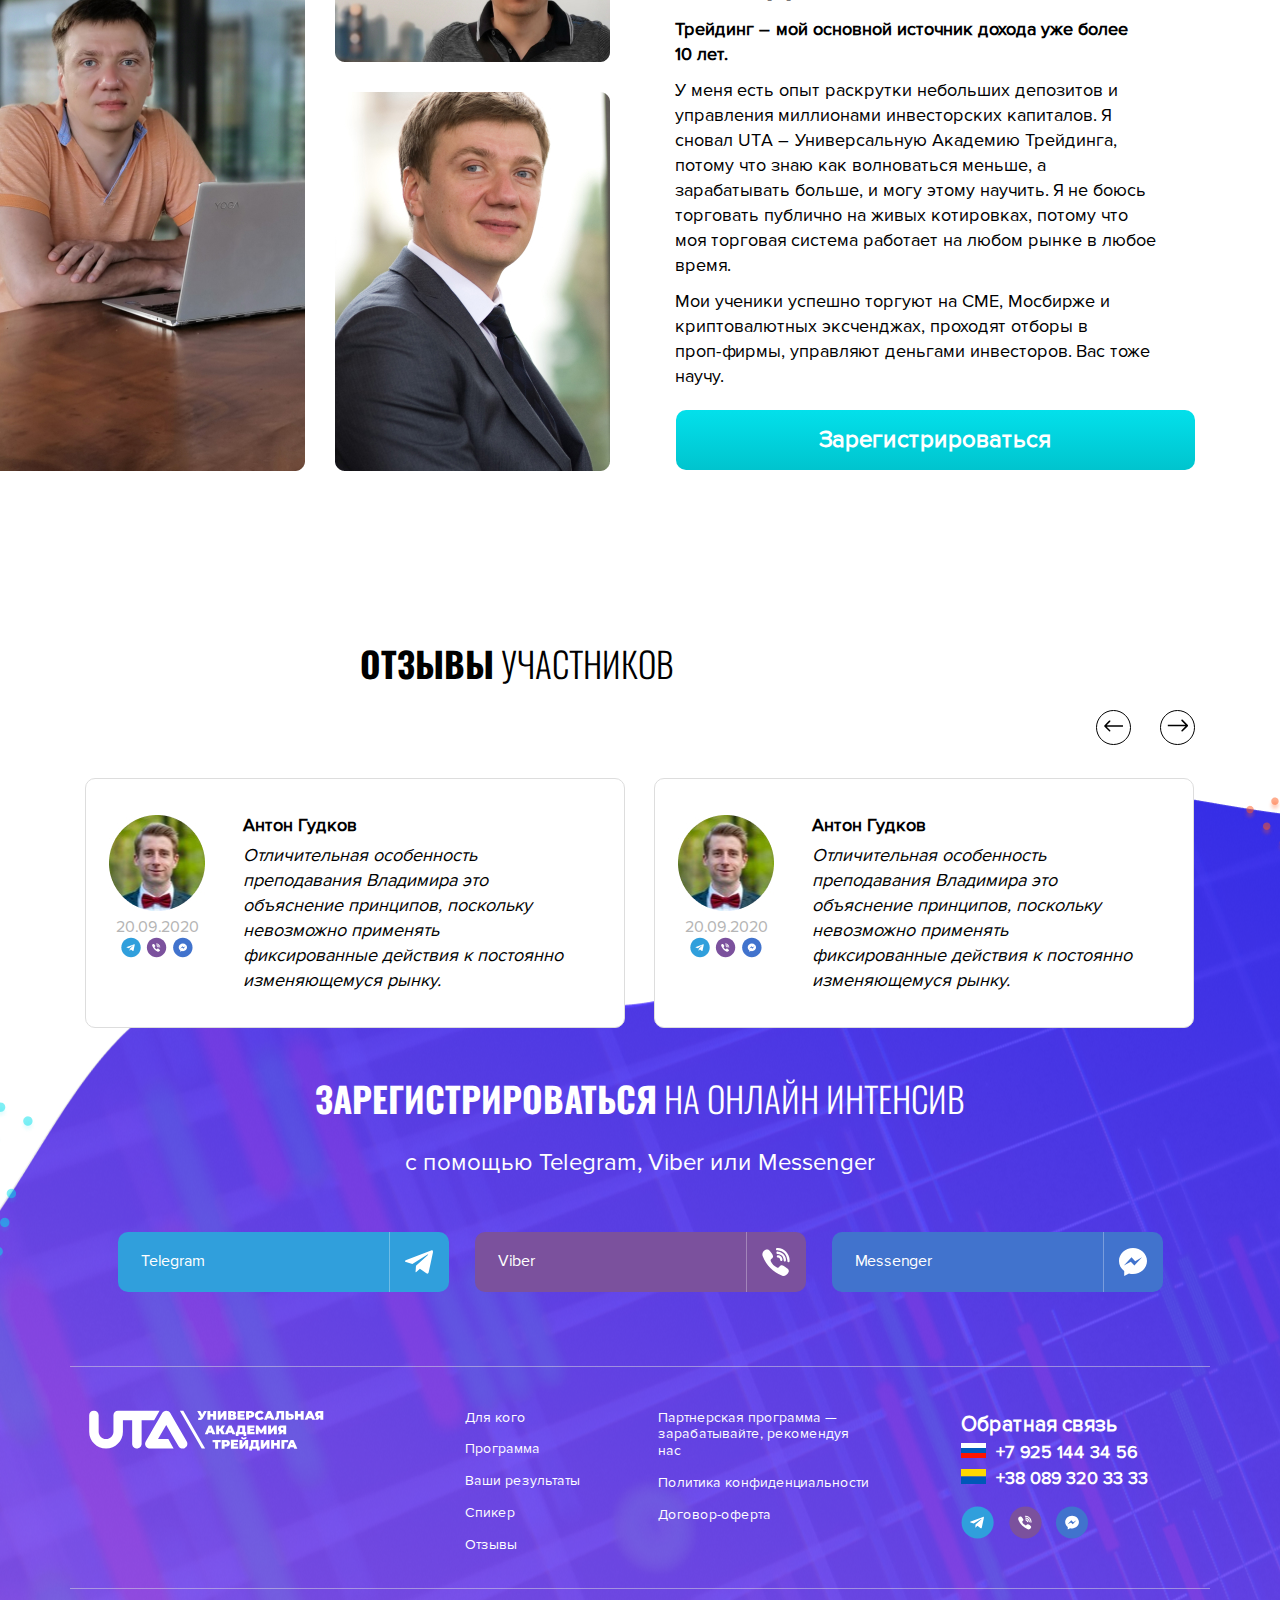
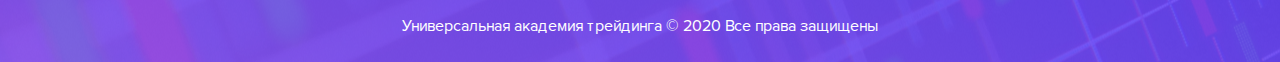
==== commit 8708c0ba: "08.10" ====
--- a/index.html
+++ b/index.html
@@ -24,10 +24,8 @@
         </nav>
         <button type="button">Регистрация</button>
       </div>
-    </header>
-    <!-- <main> -->
-    <main>
       <!-- hero -->
+
       <section class="hero">
         <div class="conteiner">
           <h1 class="title">
@@ -41,8 +39,10 @@
           <button class="hero-button" type="button">Хочу узнать как зарабатывать на бирже!</button>
         </div>
       </section>
+
       <section class="results">
         <div class="conteiner">
+          <img class="background-results" src="./images/header/Vector.png" alt="" />
           <h2 class="title">
             <span class="text-bolt">Ваши результаты</span><br />
             от мероприятия
@@ -51,67 +51,189 @@
             В результате этого бесплатного онлайн-интенсива вы поймете, что мешает вам зарабатывать на бирже и узнаете универсальный торговый метод,
             который позволяет прибыльно торговать в любых рыночных условиях с минимальными рисками.
           </p>
-          <button type="button">Я нацелен на результат!<img class="arrow" src="./images/main/arrow.svg" alt="стрелка вниз" /></button>
+          <button type="button">
+            Я нацелен на результат!
+            <!-- <svg widht="15" height="25">
+              <use href="./images/main/arrow.svg#icon-arrow"></use>
+            </svg> -->
+          </button>
         </div>
       </section>
+    </header>
+    <main>
+      <!-- <main> -->
       <!-- advantages -->
-      <section class="advantages">
-        <div class="conteiner">
-          <h2 class="title">Почему вам следует <span class="text-bolt">записаться на Онлайн интенсив</span></h2>
-          <ul class="item">
-            <li class="text">Хотите зарабатывать трейдингом, но не знаете с чего начать?</li>
-            <li class="text">Или уже начали, но результат не радует?</li>
-            <li class="text">Зарабатываете, и тут же теряете все заработанное?</li>
-            <li class="text">Путаетесь в собственных прогнозах и сомневаетесь в решениях?</li>
-            <li class="text">Хотите зарабатывать больше, а волноваться меньше?</li>
-          </ul>
-        </div>
-      </section>
-      <!-- programm -->
-      <section class="programm">
-        <div class="conteiner">
-          <h2 class="title"><span class="text-bolt">Программа</span> вебинара</h2>
-          <ul>
-            <li>
-              <p class="text">Кто зарабатывает на колебаниях цен, и <span class="text-accent">почему не получается</span> у большинства</p>
-              <a href=""></a>
-            </li>
-            <li>
-              <p class="text"><span class="text-accent">Планируем трейды</span> так, чтобы не жалеть ни об одном из них</p>
-              <a href=""></a>
-            </li>
-            <li>
-              <p class="text">Необходимые условия, чтобы начать <span class="text-accent">зарабатывать на бирже</span></p>
-              <a href=""></a>
-            </li>
-            <li>
-              <p class="text">Как найти слабые места торговой системы и <span class="text-accent">увеличить доходность</span></p>
-              <a href=""></a>
-            </li>
-            <li>
-              <p class="text">Как <span class="text-accent">минимизировать риски</span> и не слить депозит</p>
-              <a href=""></a>
-            </li>
-            <li>
-              <p class="text">Когда пора <span class="text-accent">фиксировать прибыль</span></p>
-              <a href=""></a>
-            </li>
-            <li>
-              <p class="text">Как найти <span class="text-accent">оптимальную точку входа</span> с минимальным риском</p>
-              <a href=""></a>
-            </li>
-            <li>
-              <p class="text">Контроль <span class="text-accent">эмоционального состояния</span> трейдера</p>
-              <a href=""></a>
-            </li>
-            <li>
-              <p class="text"><span class="text-accent">Что или кто</span> движет цены</p>
-              <a href=""></a>
-            </li>
-          </ul>
-          <button class="programm-button" type="button">Хочу узнать как зарабатывать на бирже!</button>
-        </div>
-      </section>
+      <div class="background-main">
+        <section class="advantages">
+          <div class="conteiner">
+            <h2 class="title">Почему вам следует <span class="text-bolt">записаться на Онлайн интенсив</span></h2>
+            <div class="area-first">
+              <div class="row">
+                <div class="item">
+                  <div class="border">
+                    <img width="65" height="65" src="./svg/main/advantages/1.svg" alt="" />
+                  </div>
+                </div>
+                <p class="text">
+                  Хотите зарабатывать<br />
+                  трейдингом, но не знаете<br />
+                  с чего начать?
+                </p>
+              </div>
+              <div class="row">
+                <div class="item">
+                  <div class="border">
+                    <img width="65" height="65" src="./svg/main/advantages/2.svg" alt="" />
+                  </div>
+                </div>
+                <p class="text">
+                  Или уже начали, но<br />
+                  результат не радует?
+                </p>
+              </div>
+              <div class="row">
+                <div class="item">
+                  <div class="border">
+                    <img width="65" height="65" src="./svg/main/advantages/3.svg" alt="" />
+                  </div>
+                </div>
+                <p class="text">
+                  Зарабатываете, и тут<br />
+                  же теряете все<br />
+                  заработанное?
+                </p>
+              </div>
+            </div>
+            <div class="area-second">
+              <div class="row">
+                <div class="item">
+                  <div class="border">
+                    <img width="65" height="65" src="./svg/main/advantages/4.svg" alt="" />
+                  </div>
+                </div>
+                <p class="text">
+                  Путаетесь в собственных<br />
+                  прогнозах и сомневаетесь<br />
+                  в решениях?
+                </p>
+              </div>
+              <div class="row">
+                <div class="item">
+                  <div class="border">
+                    <img width="65" height="65" src="./svg/main/advantages/5.svg" alt="" />
+                  </div>
+                </div>
+                <p class="text">
+                  Хотите зарабатывать<br />
+                  больше, а волноваться<br />
+                  меньше?
+                </p>
+              </div>
+            </div>
+          </div>
+        </section>
+        <!-- programm -->
+        <section class="programm">
+          <div class="conteiner">
+            <h2 class="title"><span class="text-bolt">Программа </span>вебинара</h2>
+            <img class="background-programm" src="./images/main/programm/bg.png" alt="" />
+            <div class="conteiner-circle">
+              <div class="circle">
+                <div class="circle-body">
+                  <p class="text">
+                    Кто зарабатывает н<br />
+                    колебаниях цен, и
+                    <span class="text-accent"
+                      >почему не<br />
+                      получается</span
+                    >
+                    у большинства
+                  </p>
+                  <div class="item-circle">1</div>
+                </div>
+                <div class="circle-body">
+                  <div class="item-circle">2</div>
+                  <p class="text">
+                    <span class="text-accent">Планируем трейды</span> так,<br />
+                    чтобы не жалеть ни об<br />
+                    одном из них
+                  </p>
+                </div>
+
+                <div class="circle-body">
+                  <div class="item-circle">3</div>
+                  <p class="text">
+                    Необходимые<br />
+                    условия, чтобы начать<br /><span class="text-accent"
+                      >зарабатывать на<br />
+                      бирже</span
+                    >
+                  </p>
+                </div>
+                <div class="circle-body">
+                  <div class="item-circle">4</div>
+                  <p class="text">
+                    Как найти слабые места<br />
+                    торговой системы и<br />
+                    <span class="text-accent">увеличить доходность</span>
+                  </p>
+                </div>
+                <div class="circle-body">
+                  <div class="item-circle">5</div>
+                  <p class="text">
+                    Как
+                    <span class="text-accent"
+                      >минимизировать<br />
+                      риски</span
+                    >
+                    и не слить депозит
+                  </p>
+                </div>
+                <div class="circle-body">
+                  <div class="item-circle">6</div>
+                  <p class="text">
+                    Когда пора<br />
+                    <span class="text-accent"
+                      >фиксировать<br />
+                      прибыль</span
+                    >
+                  </p>
+                </div>
+                <div class="circle-body">
+                  <div class="item-circle">7</div>
+                  <p class="text">
+                    Как найти
+                    <span class="text-accent"
+                      >оптимальную<br />
+                      точку входа</span
+                    >
+                    с<br />
+                    минимальным риском
+                  </p>
+                </div>
+                <div class="circle-body">
+                  <div class="item-circle">8</div>
+                  <p class="text">
+                    Контроль<br />
+                    <span class="text-accent"
+                      >эмоционального<br />
+                      состояния</span
+                    >
+                    трейдера
+                  </p>
+                </div>
+                <div class="circle-body">
+                  <div class="item-circle">9</div>
+                  <p class="text">
+                    <span class="text-accent">Что или кто<br /> </span> движет цены
+                  </p>
+                </div>
+              </div>
+            </div>
+            <button class="programm-button" type="button">Хочу узнать как зарабатывать на бирже!</button>
+          </div>
+        </section>
+      </div>
       <!-- treiner -->
       <section class="treiner">
         <div class="conteiner">
@@ -148,99 +270,109 @@
           </div>
         </div>
       </section>
-      <!-- reviews -->
+    </main>
+    <!-- reviews -->
+
+    <footer class="footer">
       <section class="reviews">
-        <div class="conteiner">
+        
+        <div class="conteiner">
+          <div class="background-item-top">
+            <img src="./images/footer/bg1.png" alt="">
+          </div>
+          <div class="background-item-botton">
+            <img src="./images/footer/bg2.png" alt="">
+          </div>
           <div class="menu-review">
             <h2 class="title"><span class="text-bolt">Отзывы</span> участников</h2>
-            <button type="button">
-              <svg width="15" height="25" class="left-arrow">
-                <use class="icon" href="./images/main/arrow.svg"></use>
+            <div class="button">
+            <button class="left-arrow" type="button">
+              <svg width="15" height="25">
+                <use class="icon" href="./svg/footer/sprite-arrow.svg#icon-arrow-left"></use>
               </svg>
             </button>
-            <button type="button">
-              <svg width="15" height="25" class="left-arrow">
-                <use class="icon" href="./images/main/arrow.svg"></use>
+            <button class="right-arrow" type="button">
+              <svg width="15" height="25">
+                <use class="icon" href="./svg/footer/sprite-arrow.svg#icon-arrow-right"></use>
               </svg>
             </button>
           </div>
-
-          <ul class="item">
-            <li class="list-reviews">
-              <div class="info">
-                <img class="foto" src="./images/main/review1.jpg" alt="фото клиента" />
-                <span>20.09.2020</span>
-                <ul class="social-item">
-                  <li class="social-list">
-                    <a href=""></a>
-                    <svg>
-                      <use href="./svg/main/sprite.svg#icon-telegram"></use>
-                    </svg>
-                  </li>
-                  <li class="social-list">
-                    <a href=""></a>
-                    <svg>
-                      <use href="./svg/main/sprite.svg#icon-viber"></use>
-                    </svg>
-                  </li>
-                  <li class="social-list">
-                    <a href=""></a>
-                    <svg>
-                      <use href="./svg/main/sprite.svg#icon-facebook"></use>
-                    </svg>
-                  </li>
-                </ul>
-              </div>
-              <div class="review">
-                <h3 class="name">Антон Гудков</h3>
-                <p class="text-review">
-                  Отличительная особенность преподавания Владимира это объяснение принципов, поскольку невозможно применять фиксированные действия к
-                  постоянно изменяющемуся рынку.
-                </p>
-              </div>
-            </li>
-
-            <li class="list-reviews">
-              <div class="info">
-                <img class="foto" src="./images/main/review1.jpg" alt="фото клиента" />
-                <span>20.09.2020</span>
-                <ul class="social-item">
-                  <li class="social-list">
-                    <a href=""></a>
-                    <svg>
-                      <use href="./svg/main/sprite.svg#icon-telegram"></use>
-                    </svg>
-                  </li>
-                  <li class="social-list">
-                    <a href=""></a>
-                    <svg>
-                      <use href="./svg/main/sprite.svg#icon-viber"></use>
-                    </svg>
-                  </li>
-                  <li class="social-list">
-                    <a href=""></a>
-                    <svg>
-                      <use href="./svg/main/sprite.svg#icon-facebook"></use>
-                    </svg>
-                  </li>
-                </ul>
-              </div>
-              <div class="review">
-                <h3 class="name">Антон Гудков</h3>
-                <p class="text-review">
-                  Отличительная особенность преподавания Владимира это объяснение принципов, поскольку невозможно применять фиксированные действия к
-                  постоянно изменяющемуся рынку.
-                </p>
-              </div>
-            </li>
-          </ul>
-        </div>
-      </section>
-    </main>
-
-    <!-- <footer> -->
-
-    <footer>
+          </div>
+          
+          <div class="menu-list">
+          <div class="info">
+            <div class="left-review">
+              <img width="96" height="96" class="foto" src="./images/main/review1.jpg" alt="фото клиента" />
+              <span class="date">20.09.2020</span>
+              <ul class="social-item">
+                <li class="social-list">
+                  <a href=""></a>
+                  <svg>
+                    <use href="./svg/main/sprite.svg#icon-telegram"></use>
+                  </svg>
+                </li>
+                <li class="social-list">
+                  <a href=""></a>
+                  <svg>
+                    <use href="./svg/main/sprite.svg#icon-viber"></use>
+                  </svg>
+                </li>
+                <li class="social-list">
+                  <a href=""></a>
+                  <svg>
+                    <use href="./svg/main/sprite.svg#icon-facebook"></use>
+                  </svg>
+                </li>
+              </ul>
+            </div>
+            <div class="review">
+              <h3 class="name">Антон Гудков</h3>
+              <p class="text-review">
+                Отличительная особенность преподавания Владимира это объяснение принципов, поскольку невозможно применять фиксированные действия к
+                постоянно изменяющемуся рынку.
+              </p>
+            </div>
+          </div>
+          <div class="info">
+            <div class="left-review">
+              <img class="foto" src="./images/main/review1.jpg" alt="фото клиента" />
+              <span class="date">20.09.2020</span>
+              <ul class="social-item">
+                <li class="social-list">
+                  <a href=""></a>
+                  <svg>
+                    <use href="./svg/main/sprite.svg#icon-telegram"></use>
+                  </svg>
+                </li>
+                <li class="social-list">
+                  <a href=""></a>
+                  <svg>
+                    <use href="./svg/main/sprite.svg#icon-viber"></use>
+                  </svg>
+                </li>
+                <li class="social-list">
+                  <a href=""></a>
+                  <svg>
+                    <use href="./svg/main/sprite.svg#icon-facebook"></use>
+                  </svg>
+                </li>
+              </ul>
+            </div>
+            <div class="review">
+              <h3 class="name">Антон Гудков</h3>
+              <p class="text-review">
+                Отличительная особенность преподавания Владимира это объяснение принципов, поскольку невозможно применять фиксированные действия к
+                постоянно изменяющемуся рынку.
+              </p>
+            </div>
+          </div>
+          
+          </div>
+        
+      </section>
+
+      <!-- <footer> -->
+
       <!-- registration -->
       <section class="registration">
         <div class="conteiner">
--- a/css/main.css
+++ b/css/main.css
@@ -21,6 +21,7 @@
 }
 
 body {
+  /* width: 1920px; */
   color: var(--primary-text-color);
 
   font-family: Proxima Nova, sans-serif;
@@ -52,10 +53,16 @@
 }
 
 /* ======header======= */
-
 .header {
+  background-image: url(../images/header/header-bg.png);
+  background-repeat: no-repeat;
+  background-position: center top;
+}
+
+.header .conteiner {
+  position: relative;
   padding-top: 31px;
-  padding-bottom: 74px;
+  padding-bottom: 164px;
 }
 
 .header .logo {
@@ -68,6 +75,7 @@
 }
 
 .header .link {
+  color: #ffffff;
   font-style: normal;
   font-weight: 600;
   font-size: 18px;
@@ -79,12 +87,13 @@
 }
 
 .header button {
+  color: #ffffff;
   outline: none;
   display: inline-block;
   padding: 6px 14px;
   min-width: 135px;
   height: 35px;
-  border: 1px var(--primary-text-color) solid;
+  border: 1px var(--secondary-text-color) solid;
   border-radius: 10px;
   margin-left: auto;
 
@@ -98,8 +107,6 @@
 .header .conteiner {
   align-items: center;
 }
-
-/* =========main======== */
 
 /* hero */
 .hero .conteiner {
@@ -154,7 +161,7 @@
   min-width: 570px;
   height: 60px;
   background: linear-gradient(180deg, var(--accent-color) 0%, #00c4ce 100%);
-  box-shadow: 0px 4px 20px rgba(1, 204, 214, 0.5);
+  /* box-shadow: 0px 4px 20px rgba(1, 204, 214, 0.5); */
   border: var(--accent-color);
   border-radius: 10px;
 
@@ -173,9 +180,22 @@
   outline: none;
   cursor: pointer;
   background: linear-gradient(180deg, #00c4ce 100%, var(--accent-color) 0%);
+  box-shadow: 0px 4px 20px rgba(1, 204, 214, 0.5);
 }
 
 /* results */
+
+.results {
+  position: relative;
+}
+
+.results .background-results {
+  position: absolute;
+  top: 0;
+  right: 980px;
+}
+.results .conteiner {
+}
 
 .results .conteiner {
   padding-top: 30px;
@@ -221,23 +241,66 @@
   line-height: 1.21px;
 }
 
-.results .arrow {
+.results svg {
   margin-left: 33.5px;
 }
 
+/* =========main======== */
+
 /* advantages */
+.background-main {
+  background-image: url(../images/main/bg.png);
+  background-repeat: no-repeat;
+  background-position: top;
+}
 
 .advantages .conteiner {
+  position: relative;
   padding-bottom: 136px;
   display: block;
+  background-image: url(../images/main/advantages/bg.png);
+  background-repeat: no-repeat;
+  background-position: center 180px;
 }
 
 .advantages .item {
-  display: flex;
-  margin-top: 44px;
+  position: relative;
+  margin: 0 auto;
+  width: 180px;
+  height: 180px;
+  background-color: #ffffff;
+  box-shadow: 0px 0px 10px rgba(0, 0, 0, 0.15);
+  border-radius: 150px;
+}
+
+.area-first .row {
+  display: inline-block;
+  vertical-align: top;
+}
+.area-first .row:first-child {
+  margin-left: 12px;
+}
+
+.area-first .row:not(:last-child) {
+  margin-right: 252px;
+}
+
+.area-second .row {
+  display: inline-block;
+  vertical-align: top;
+}
+.area-second .row:not(:last-child) {
+  margin-right: 252px;
+}
+
+.area-second {
+  text-align: center;
+  margin-left: auto;
+  margin-right: auto;
 }
 
 .advantages .title {
+  margin-bottom: 44.06px;
   font-family: Oswald;
   font-weight: 300;
   font-size: 35px;
@@ -252,20 +315,199 @@
 }
 
 .advantages .text {
+  margin-top: 12.94px;
+  display: inline-block;
+  text-align: center;
   font-weight: 600;
   font-size: 18px;
   line-height: 1.22;
 }
 
+.advantages .border-shadow {
+  display: flex;
+  justify-content: center;
+  align-items: center;
+  width: 180px;
+  height: 180px;
+  box-shadow: 0px 0px 10px rgba(0, 0, 0, 0.15);
+  border-radius: 150px;
+}
+
+.advantages .border {
+  position: absolute;
+  top: 50%;
+  left: 50%;
+  transform: translate(-50%, -50%);
+}
+
+.advantages img {
+  display: block;
+  margin: 46.5px auto;
+}
+
+.advantages .border {
+  width: 160px;
+  height: 160px;
+  border: 1px dashed #ff5b1e;
+  border-radius: 50%;
+}
+
+.advantages .first-row {
+  display: flex;
+}
+
+.first-row .text:not(:last-child) {
+  margin-right: 252px;
+}
+
 /* programm */
 
 .programm .conteiner {
+  position: relative;
+  height: 973px;
   display: block;
   padding-bottom: 59px;
 }
 
+.programm .background-programm {
+  position: absolute;
+  top: 180px;
+  right: -300px;
+}
+
+.programm .conteiner-circle {
+  width: 1101px;
+  margin: 0 auto;
+  position: relative;
+}
+.programm .circle {
+  display: flex;
+  margin: 0 auto;
+  width: 520px;
+  height: 520px;
+  border-radius: 50%;
+  border: 1px solid rgba(0, 0, 0, 0.2);
+  background-image: url(../images/main/hard-cover-book-mockup.png);
+  background-position: center;
+  background-repeat: no-repeat;
+}
+
+.programm .circle-body {
+  position: absolute;
+}
+.item-circle {
+  font-weight: 700;
+  font-size: 36px;
+  line-height: 1.22;
+  color: #ffffff;
+  height: 65px;
+  width: 65px;
+  border-radius: 50%;
+  background-color: #19234c;
+  display: flex;
+  justify-content: center;
+  align-items: center;
+}
+
+.programm .circle-body:nth-child(1) {
+  left: 390px;
+  top: -120px;
+  display: flex;
+  flex-direction: column;
+  text-align: center;
+  align-items: center;
+}
+.programm .circle-body:nth-child(1) .item-circle {
+  margin: 5px 0 0 0;
+}
+
+.programm .circle-body:nth-child(2) {
+  right: 90px;
+  top: 30px;
+  display: flex;
+}
+.programm .circle-body:nth-child(2) .item-circle {
+  margin: 0 4px 0 0;
+}
+
+.programm .circle-body:nth-child(3) {
+  right: 10px;
+  top: 190px;
+  display: flex;
+}
+
+.programm .circle-body:nth-child(3) .item-circle {
+  margin: 0 4px 0 0;
+}
+
+.programm .circle-body:nth-child(4) {
+  display: flex;
+  right: 30px;
+  bottom: 80px;
+}
+
+.programm .circle-body:nth-child(4) .item-circle {
+  margin: 0 4px 0 0;
+}
+
+.programm .circle-body:nth-child(5) {
+  display: flex;
+  flex-direction: column;
+  right: 180px;
+  bottom: -65px;
+}
+
+.programm .circle-body:nth-child(6) {
+  display: flex;
+  flex-direction: column;
+  align-items: flex-end;
+  left: 340px;
+  bottom: -90px;
+  text-align: end;
+}
+
+.programm .circle-body:nth-child(7) {
+  display: flex;
+  flex-direction: row-reverse;
+  text-align: end;
+  left: 30px;
+  bottom: 80px;
+}
+.programm .circle-body:nth-child(7) .item-circle {
+  margin: 0 0 0 4px;
+}
+
+.programm .circle-body:nth-child(8) {
+  display: flex;
+  flex-direction: row-reverse;
+  text-align: end;
+  left: 35px;
+  top: 195px;
+}
+
+.programm .circle-body:nth-child(8) .item-circle {
+  margin: 0 0 0 4px;
+}
+
+.programm .circle-body:nth-child(9) {
+  display: flex;
+  flex-direction: row-reverse;
+  text-align: end;
+  left: 190px;
+  top: 35px;
+}
+
+.programm .circle-body:nth-child(9) .item-circle {
+  margin: 0 0 0 4px;
+}
+
+.programm .item-circle:hover {
+  background-color: #03dce7;
+  cursor: pointer;
+}
+
 .programm .title {
-  margin-bottom: 34px;
+  margin-bottom: 180px;
   font-family: Oswald;
   font-weight: 300;
   font-size: 35px;
@@ -290,17 +532,21 @@
 }
 
 .programm button {
-  display: block;
+  position: absolute;
+  bottom: 0;
+  left: 50%;
+  transform: translate(-50%, 50%);
+  /* display: block;
   margin-left: auto;
-  margin-right: auto;
-  margin-top: 54px;
+  margin-right: auto; */
+  margin-top: 164.5px;
 
   outline: none;
   color: var(--secondary-text-color);
   min-width: 540px;
   height: 60px;
   background: linear-gradient(180deg, var(--accent-color) 0%, #00c4ce 100%);
-  box-shadow: 0px 4px 20px rgba(1, 204, 214, 0.5);
+
   border: var(--accent-color);
   border-radius: 10px;
 
@@ -319,12 +565,14 @@
 .programm .programm-button:active {
   outline: none;
   cursor: pointer;
+  box-shadow: 0px 4px 20px rgba(1, 204, 214, 0.5);
   background: linear-gradient(180deg, #00c4ce 100%, var(--accent-color) 0%);
 }
 
 /* treiner */
 
 .treiner .conteiner {
+  padding-top: 88px;
   padding-bottom: 166px;
 }
 
@@ -393,7 +641,7 @@
   min-width: 519px;
   height: 60px;
   background: linear-gradient(180deg, var(--accent-color) 0%, #00c4ce 100%);
-  box-shadow: 0px 4px 20px rgba(1, 204, 214, 0.5);
+
   border: var(--accent-color);
   border-radius: 10px;
 
@@ -411,46 +659,68 @@
 .treiner button:active {
   outline: none;
   cursor: pointer;
+  box-shadow: 0px 4px 20px rgba(1, 204, 214, 0.5);
   background: linear-gradient(180deg, #00c4ce 100%, var(--accent-color) 0%);
 }
 
 /* reviews */
+.reviews {
+  position: relative;
+}
+
+.reviews .background-item-top {
+  position: absolute;
+  top: 50px;
+  right: -300px;
+}
+
+.reviews .background-item-botton {
+  position: absolute;
+  top: 410px;
+  left: -300px;
+}
 
 .reviews .conteiner {
+  position: relative;
+  top: 0;
+  left: 0;
+  right: 150px;
   padding-bottom: 44px;
   display: block;
 }
+
 .reviews .list-reviews {
-  display: flex;
-}
-.list-reviews img {
+  display: inline-block;
+}
+.reviews img {
   display: block;
   margin-bottom: 7px;
 }
-.list-reviews span {
-  margin-bottom: 10px;
-
-  color: #b5b5b5;
-
-  font-weight: 400;
-  font-size: 18px;
-  line-height: 1.22;
+
+.menu-review {
   text-align: center;
-}
-
-.menu-review {
-  display: flex;
+  margin-bottom: 33px;
+}
+
+.menu-review > .title {
+  width: 408px;
+  height: 73px;
+  margin-right: 247px;
+}
+
+.menu-review .button {
+  text-align: end;
 }
 
 .reviews .title {
-  margin-bottom: 33px;
+  display: inline-block;
+  vertical-align: middle;
 
   font-family: Oswald;
   font-weight: 300;
   font-size: 35px;
   line-height: 1.49;
 
-  text-align: center;
   text-transform: uppercase;
 }
 
@@ -459,7 +729,8 @@
 }
 
 .reviews button {
-  display: flex;
+  display: inline-block;
+
   width: 35px;
   height: 35px;
   border: 1px solid #000000;
@@ -468,56 +739,52 @@
 
   background-color: transparent;
 }
+.reviews button:not(:first-child) {
+  margin-left: 25px;
+}
 
 .reviews .icon {
-  display: flex;
   width: 15px;
   height: 25px;
 }
 
 .reviews svg {
   fill: #000000;
-}
-
-.reviews .item {
-  display: flex;
-}
-
-.reviews .list-reviews {
+  width: 21.12px;
+  height: 21.12px;
+}
+
+.reviews .social-item {
+  display: block;
+}
+.reviews .social-list {
+  display: inline-block;
+}
+.reviews .info {
+  display: inline-block;
+  padding: 36px 40px 34px 23px;
   width: 540px;
   height: 248px;
+  background-color: #ffffff;
   border: 1px solid #dddddd;
+
   border-radius: 10px;
-}
-
-.list-reviews + .list-reviews {
-  margin-left: 30px;
-}
-
-.reviews .list-reviews {
-  padding-left: 23px;
-  padding-right: 55px;
-  padding-top: 36px;
-  padding-bottom: 34px;
-}
-.list-reviews span {
-  display: block;
-}
-.list-reviews .review {
-  display: block;
-}
-.list-reviews svg {
-  width: 21.12px;
-  height: 21.12px;
-}
-
-.list-reviews .social-item {
-  display: flex;
-  justify-content: center;
-}
-.list-reviews .info {
-  margin-right: 38px;
+
   height: 100%;
+}
+
+.reviews .left-review {
+  float: left;
+  text-align: center;
+}
+.reviews .review {
+  margin-left: 38px;
+  display: inline-block;
+  width: 325px;
+}
+
+.reviews .info:not(:last-child) {
+  margin-right: 25px;
 }
 
 .review .name {
@@ -539,6 +806,10 @@
   margin-right: 4.8px;
 }
 
+.footer .date {
+  color: #b5b5b5;
+}
+
 /* footer */
 
 /* registration */
@@ -550,6 +821,7 @@
 
 .registration .title {
   margin-bottom: 24px;
+  color: #ffffff;
 
   font-family: Oswald;
   font-weight: 300;
@@ -564,6 +836,7 @@
 }
 
 .registration .social-help {
+  color: #ffffff;
   margin-bottom: 54px;
   font-weight: 400;
   font-size: 24px;
@@ -622,6 +895,18 @@
 }
 
 /* footer-navigation */
+/* .reviews {
+  position: absolute;
+  top: 0;
+  right: 0;
+  background-image: url(../images/footer/bg1.png);
+} */
+
+.footer {
+  background-image: url(../images/footer/bg.png);
+  background-repeat: no-repeat;
+  background-position: center -530px;
+}
 
 .footer-navigation .conteiner {
   padding-top: 43px;
@@ -632,6 +917,7 @@
 
 .footer-navigation .logo {
   display: block;
+  fill: #ffffff;
   margin-right: 137px;
 }
 
@@ -670,10 +956,13 @@
   line-height: 1.44;
 }
 .footer-navigation a {
-  color: #000000;
+  color: #ffffff;
 }
 .footer-address .icon-flag {
   margin-right: 10px;
+}
+.footer-address h3 {
+  color: #ffffff;
 }
 
 .footer-navigation .social-item {
@@ -691,7 +980,9 @@
 }
 
 .footer-navigation .copyright {
-  display: flex;
+  display: block;
+  text-align: center;
+  color: #ffffff;
   padding-top: 28px;
   padding-bottom: 26px;
   justify-content: center;
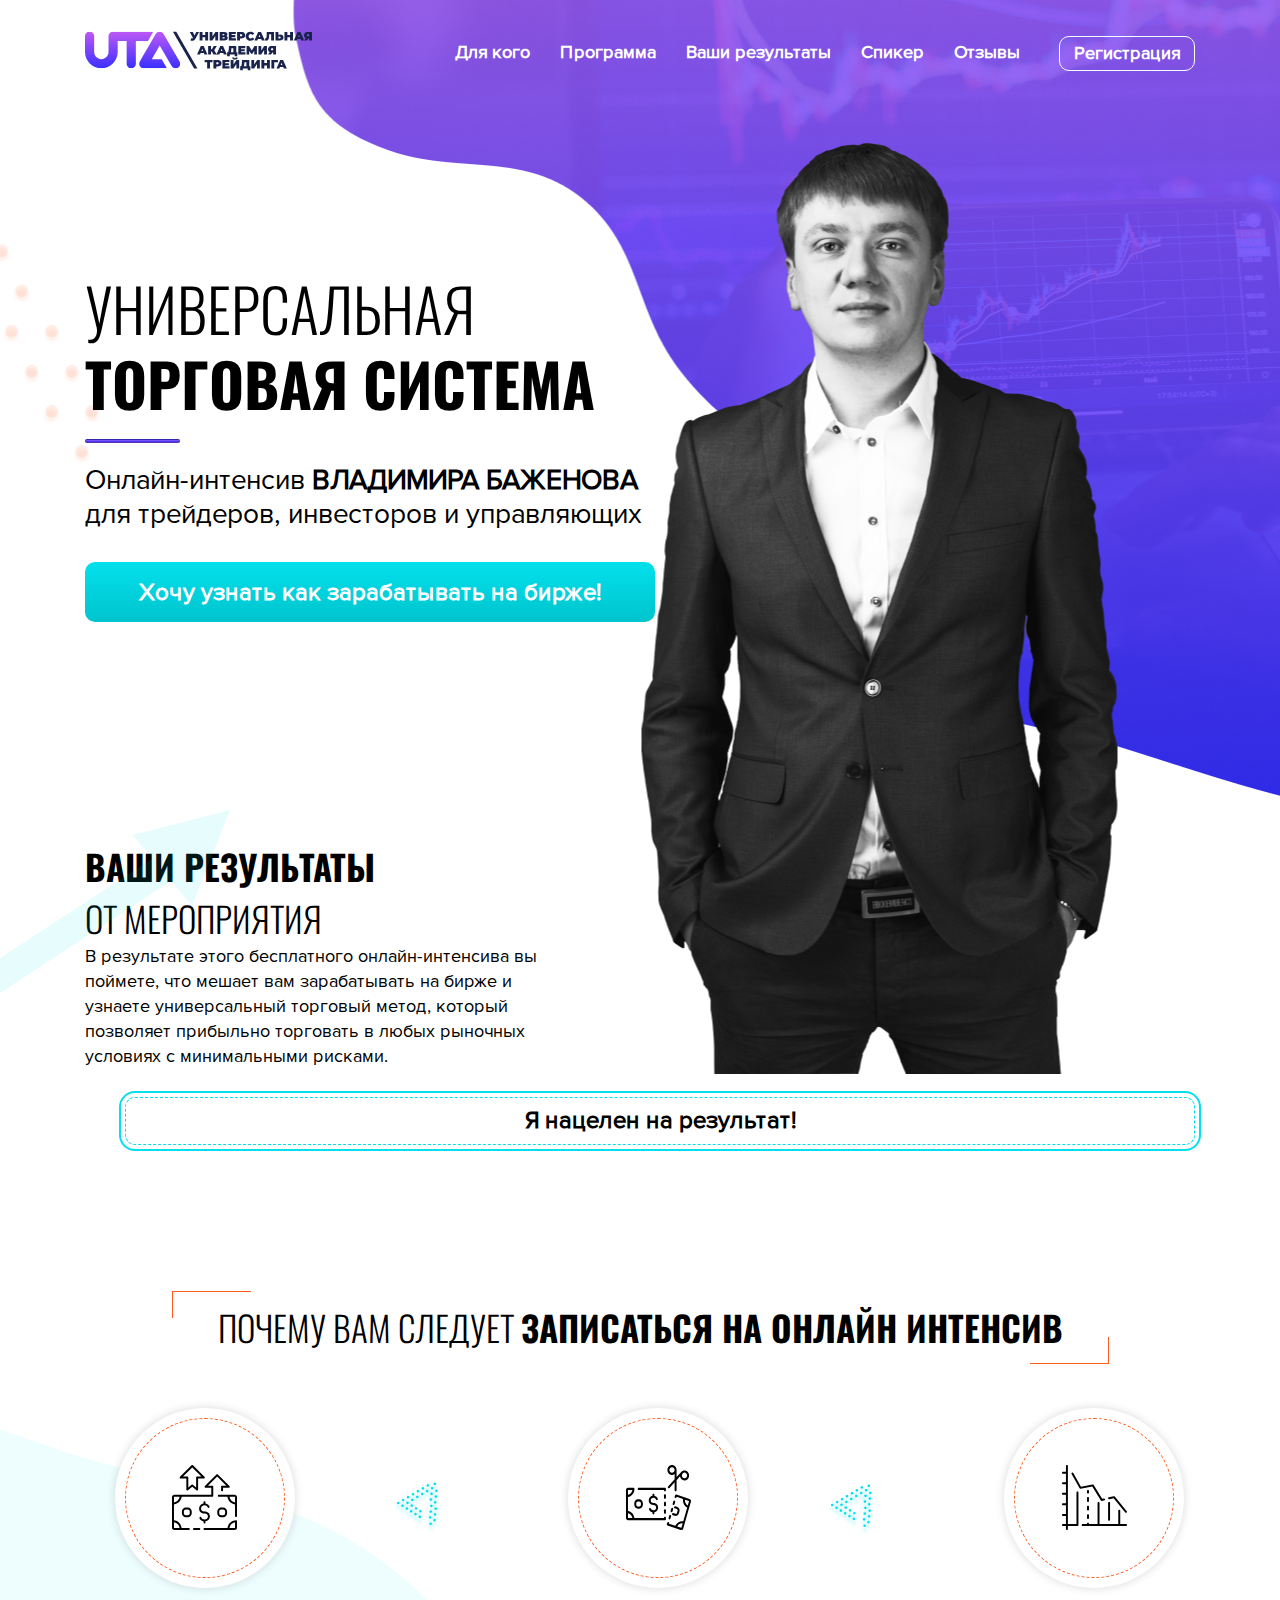
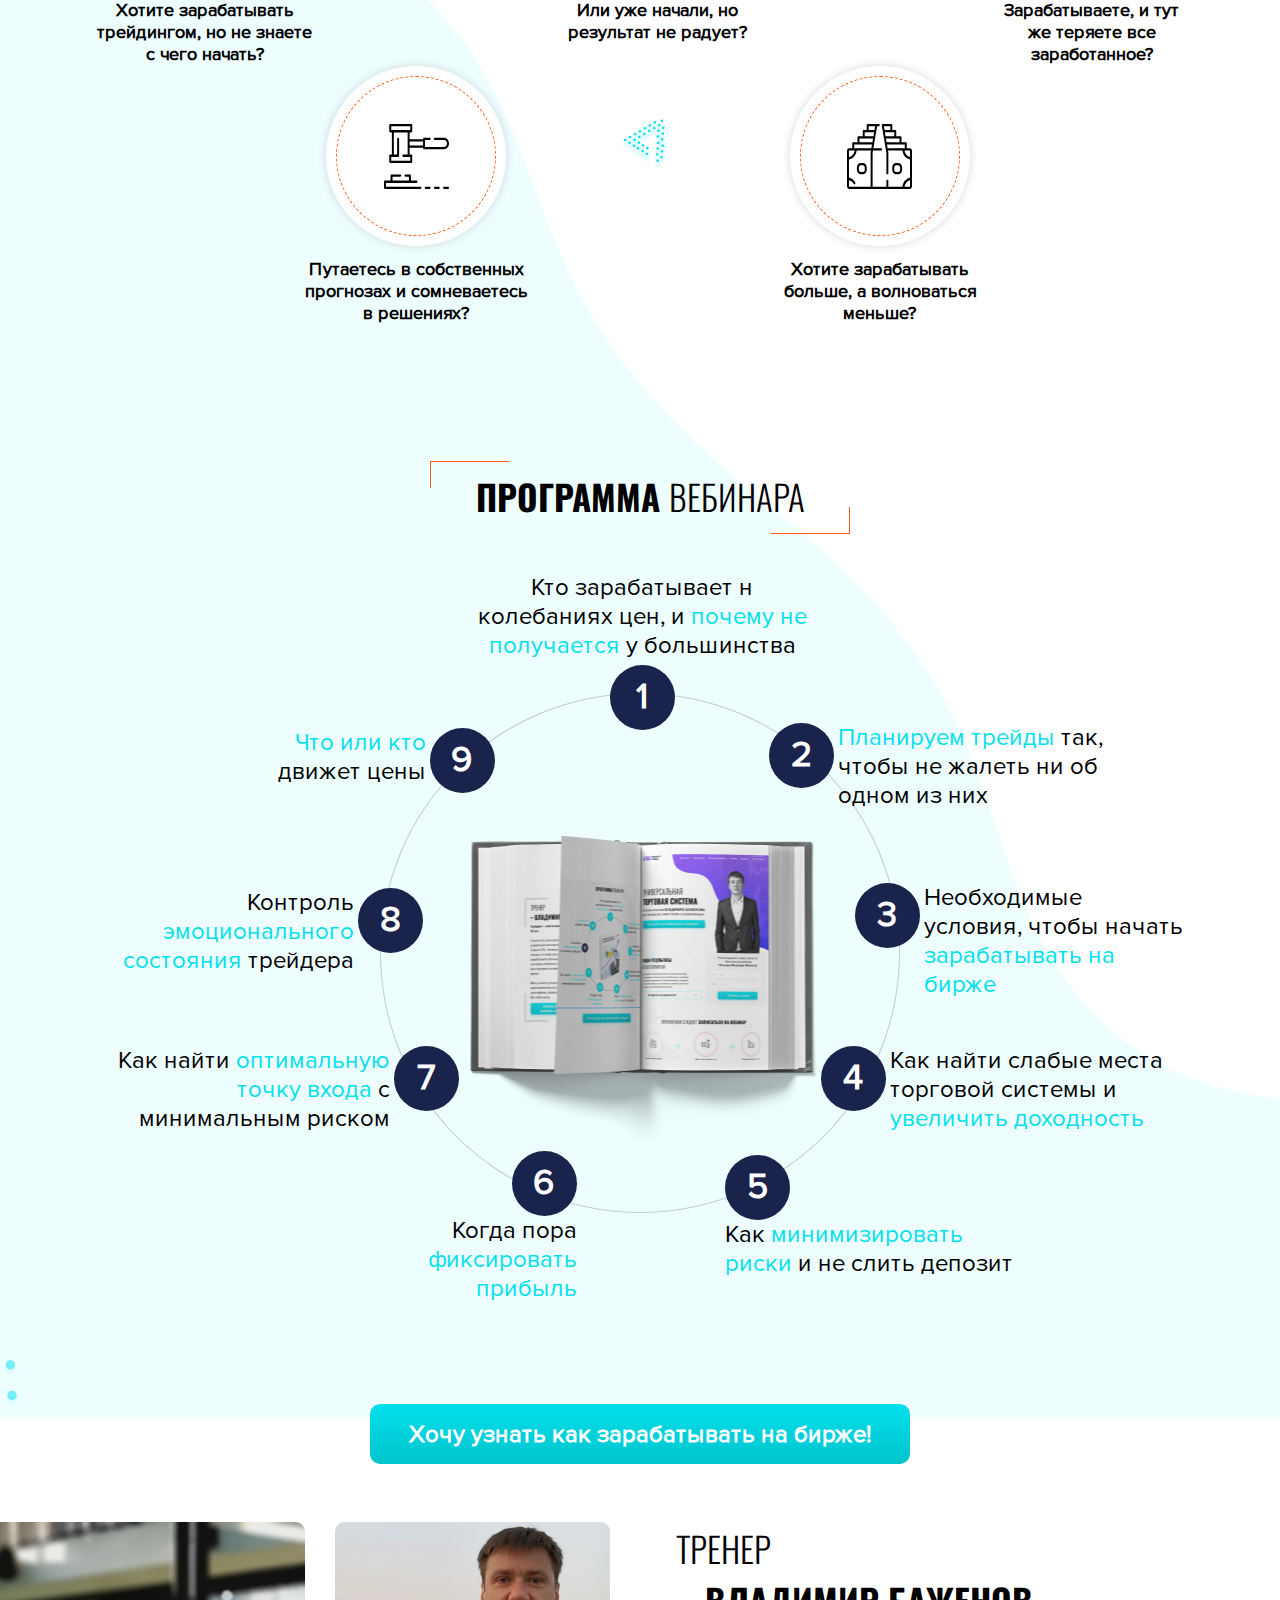
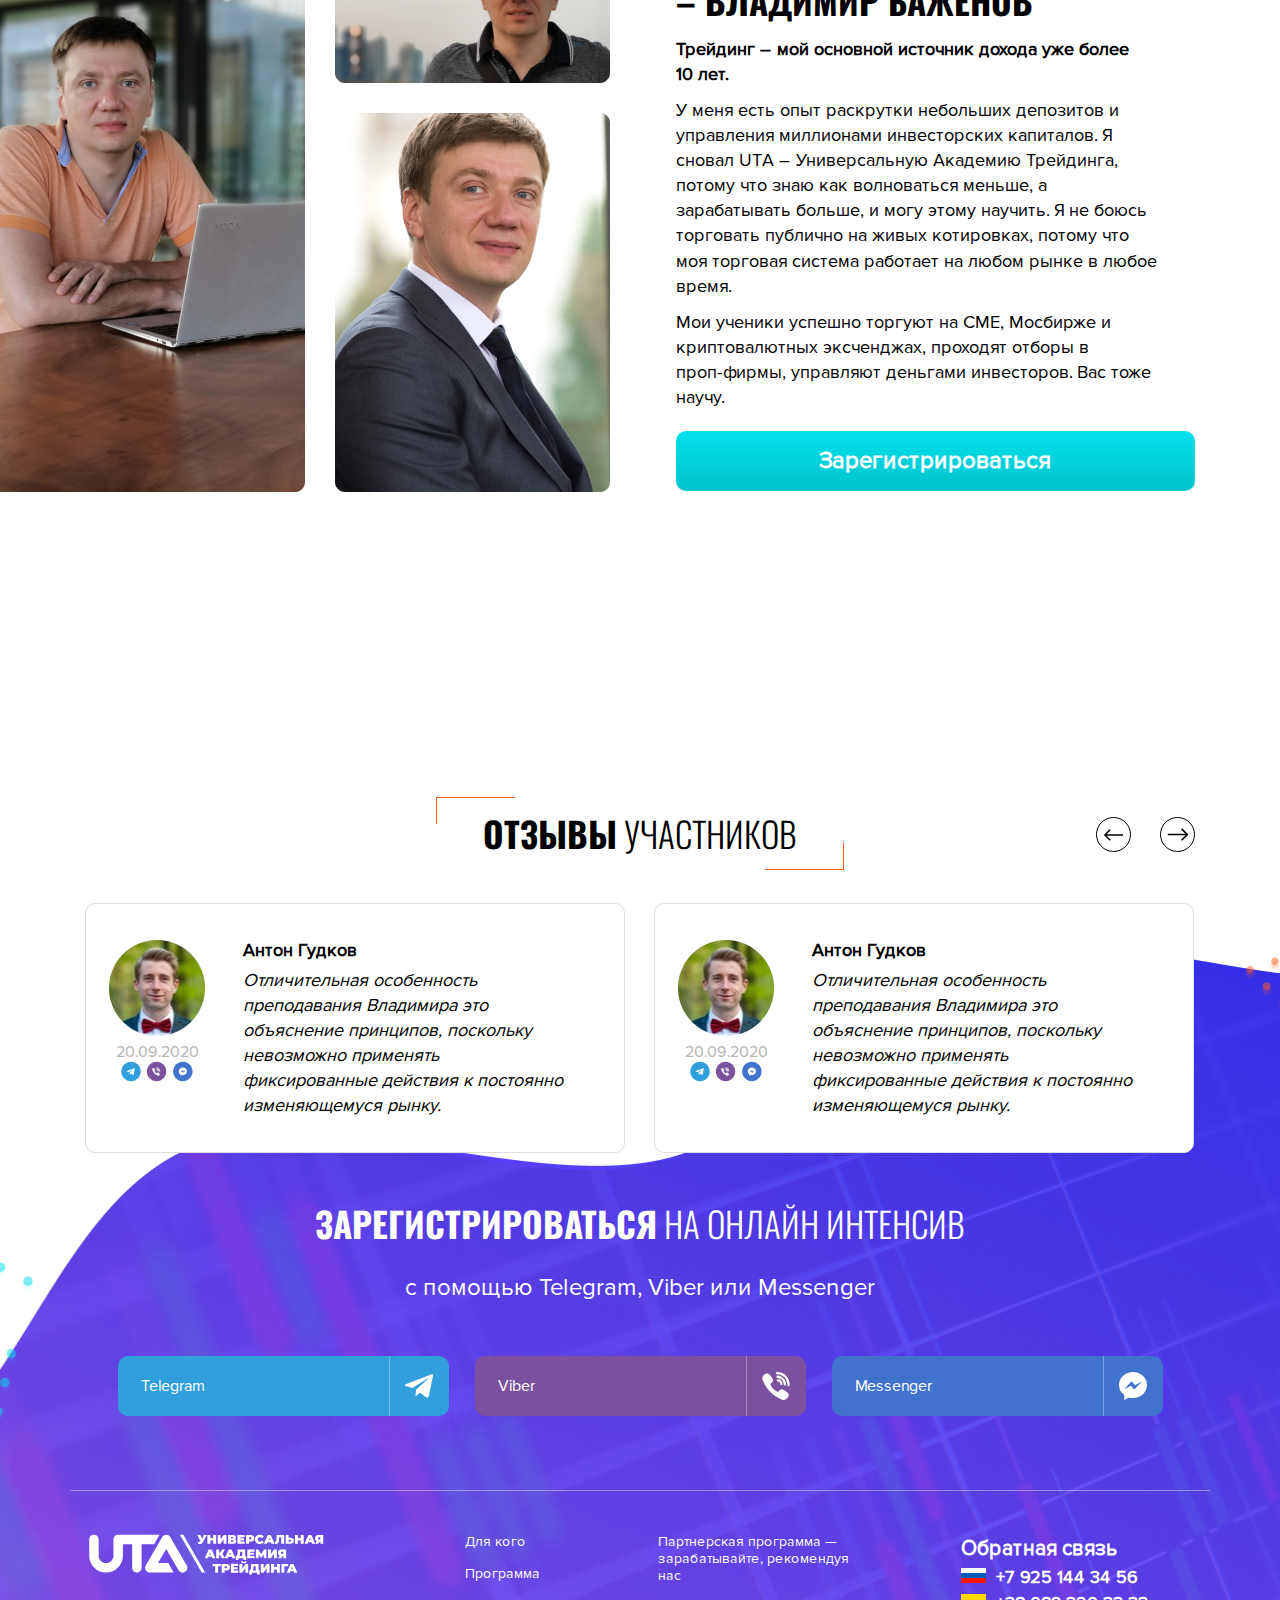
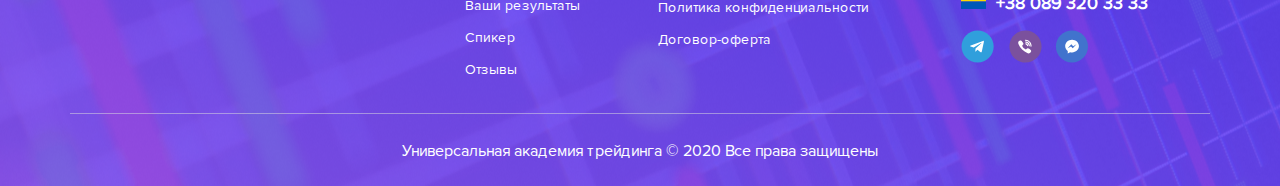
==== commit 6139a478: "flex" ====
--- a/index.html
+++ b/index.html
@@ -66,7 +66,10 @@
       <div class="background-main">
         <section class="advantages">
           <div class="conteiner">
-            <h2 class="title">Почему вам следует <span class="text-bolt">записаться на Онлайн интенсив</span></h2>
+            <div class="title-advantages-conteiner">
+              <h2 class="title">Почему вам следует <span class="text-bolt">записаться на Онлайн интенсив</span></h2>
+            </div>
+            
             <div class="area-first">
               <div class="row">
                 <div class="item">
@@ -135,7 +138,8 @@
         <!-- programm -->
         <section class="programm">
           <div class="conteiner">
-            <h2 class="title"><span class="text-bolt">Программа </span>вебинара</h2>
+            <div class="title-programm-conteiner"><h2 class="title"><span class="text-bolt">Программа </span>вебинара</h2></div>
+            
             <img class="background-programm" src="./images/main/programm/bg.png" alt="" />
             <div class="conteiner-circle">
               <div class="circle">
@@ -246,6 +250,7 @@
               <img class="image-treiner" width="275" height="379" src="./images/main/Vladimir3.jpg" alt="фото тренера" />
             </div>
           </div>
+          <div class="right-treiner-conteiner"></div>
           <div class="right-side">
             <h2 class="title">
               Тренер<br />
@@ -269,6 +274,7 @@
             <button type="button">Зарегистрироваться</button>
           </div>
         </div>
+        </div>
       </section>
     </main>
     <!-- reviews -->
@@ -283,20 +289,20 @@
           <div class="background-item-botton">
             <img src="./images/footer/bg2.png" alt="">
           </div>
-          <div class="menu-review">
-            <h2 class="title"><span class="text-bolt">Отзывы</span> участников</h2>
-            <div class="button">
+          <div class="title-review-conteiner">
+            <h2 class="title"><span class="text-bolt">Отзывы</span> участников</h2> 
+          </div>
+          <div class="button">
             <button class="left-arrow" type="button">
-              <svg width="15" height="25">
+              <svg width="12" height="25">
                 <use class="icon" href="./svg/footer/sprite-arrow.svg#icon-arrow-left"></use>
               </svg>
             </button>
             <button class="right-arrow" type="button">
-              <svg width="15" height="25">
+              <svg width="12" height="25">
                 <use class="icon" href="./svg/footer/sprite-arrow.svg#icon-arrow-right"></use>
               </svg>
             </button>
-          </div>
           </div>
           
           <div class="menu-list">
--- a/css/main.css
+++ b/css/main.css
@@ -298,6 +298,40 @@
   margin-left: auto;
   margin-right: auto;
 }
+.advantages .title-advantages-conteiner {
+  position: relative;
+  width: 937px;
+  height: 73px;
+  margin-left: auto;
+  margin-right: auto;
+  margin-bottom: 44px;
+  padding: 10px 0;
+}
+
+.advantages .title-advantages-conteiner::before {
+  content: "";
+  position: absolute;
+  top: 0;
+  left: 0;
+  width: 79px;
+  height: 27px;
+  display: block;
+  border: 1px solid #ff5b1e;
+  border-right: none;
+  border-bottom: none;
+}
+.advantages .title-advantages-conteiner::after {
+  content: "";
+  position: absolute;
+  bottom: 0;
+  right: 0;
+  width: 79px;
+  height: 27px;
+  display: block;
+  border: 1px solid #ff5b1e;
+  border-left: none;
+  border-top: none;
+}
 
 .advantages .title {
   margin-bottom: 44.06px;
@@ -376,7 +410,8 @@
 }
 
 .programm .conteiner-circle {
-  width: 1101px;
+  width: 1105px;
+
   margin: 0 auto;
   position: relative;
 }
@@ -506,8 +541,43 @@
   cursor: pointer;
 }
 
+.title-programm-conteiner {
+  position: relative;
+  width: 420px;
+  height: 73px;
+  margin-left: auto;
+  margin-right: auto;
+  margin-bottom: 159px;
+  padding: 10px 0;
+}
+
+.programm .title-programm-conteiner::before {
+  content: "";
+  position: absolute;
+  top: 0;
+  left: 0;
+  width: 79px;
+  height: 27px;
+  display: block;
+  border: 1px solid #ff5b1e;
+  border-right: none;
+  border-bottom: none;
+}
+
+.programm .title-programm-conteiner::after {
+  content: "";
+  position: absolute;
+  bottom: 0;
+  right: 0;
+  width: 79px;
+  height: 27px;
+  display: block;
+  border: 1px solid #ff5b1e;
+  border-left: none;
+  border-top: none;
+}
+
 .programm .title {
-  margin-bottom: 180px;
   font-family: Oswald;
   font-weight: 300;
   font-size: 35px;
@@ -536,9 +606,7 @@
   bottom: 0;
   left: 50%;
   transform: translate(-50%, 50%);
-  /* display: block;
-  margin-left: auto;
-  margin-right: auto; */
+
   margin-top: 164.5px;
 
   outline: none;
@@ -583,6 +651,11 @@
   width: 525px;
   height: 570px;
 }
+.treiner .right-treiner-conteiner {
+  position: relative;
+  width: 662px;
+  height: 709px;
+}
 
 .left-side .image-treiner {
   display: flex;
@@ -697,19 +770,47 @@
   margin-bottom: 7px;
 }
 
-.menu-review {
+.title-review-conteiner {
+  position: relative;
+  width: 408px;
+  height: 73px;
+  margin-left: auto;
+  margin-right: auto;
+  margin-bottom: 33px;
   text-align: center;
-  margin-bottom: 33px;
-}
-
-.menu-review > .title {
+  padding: 10px 0;
+}
+
+.reviews .title-review-conteiner::before {
+  content: "";
+  position: absolute;
+  top: 0;
+  left: 0;
+  width: 79px;
+  height: 27px;
+  display: block;
+  border: 1px solid #ff5b1e;
+  border-right: none;
+  border-bottom: none;
+}
+
+.reviews .title-review-conteiner::after {
+  content: "";
+  position: absolute;
+  bottom: 0;
+  right: 0;
+  width: 79px;
+  height: 27px;
+  display: block;
+  border: 1px solid #ff5b1e;
+  border-left: none;
+  border-top: none;
+}
+
+.title-review-conteiner > .title {
   width: 408px;
   height: 73px;
   margin-right: 247px;
-}
-
-.menu-review .button {
-  text-align: end;
 }
 
 .reviews .title {
@@ -726,6 +827,13 @@
 
 .reviews .text-bolt {
   font-weight: 700;
+}
+.reviews .button {
+  position: absolute;
+  top: 0;
+  right: 0;
+  padding-top: 20px;
+  padding-right: 15px;
 }
 
 .reviews button {
@@ -749,6 +857,8 @@
 }
 
 .reviews svg {
+  display: block;
+  margin: 0 auto;
   fill: #000000;
   width: 21.12px;
   height: 21.12px;
@@ -894,14 +1004,6 @@
   border-left: 1px solid rgba(255, 255, 255, 0.3);
 }
 
-/* footer-navigation */
-/* .reviews {
-  position: absolute;
-  top: 0;
-  right: 0;
-  background-image: url(../images/footer/bg1.png);
-} */
-
 .footer {
   background-image: url(../images/footer/bg.png);
   background-repeat: no-repeat;
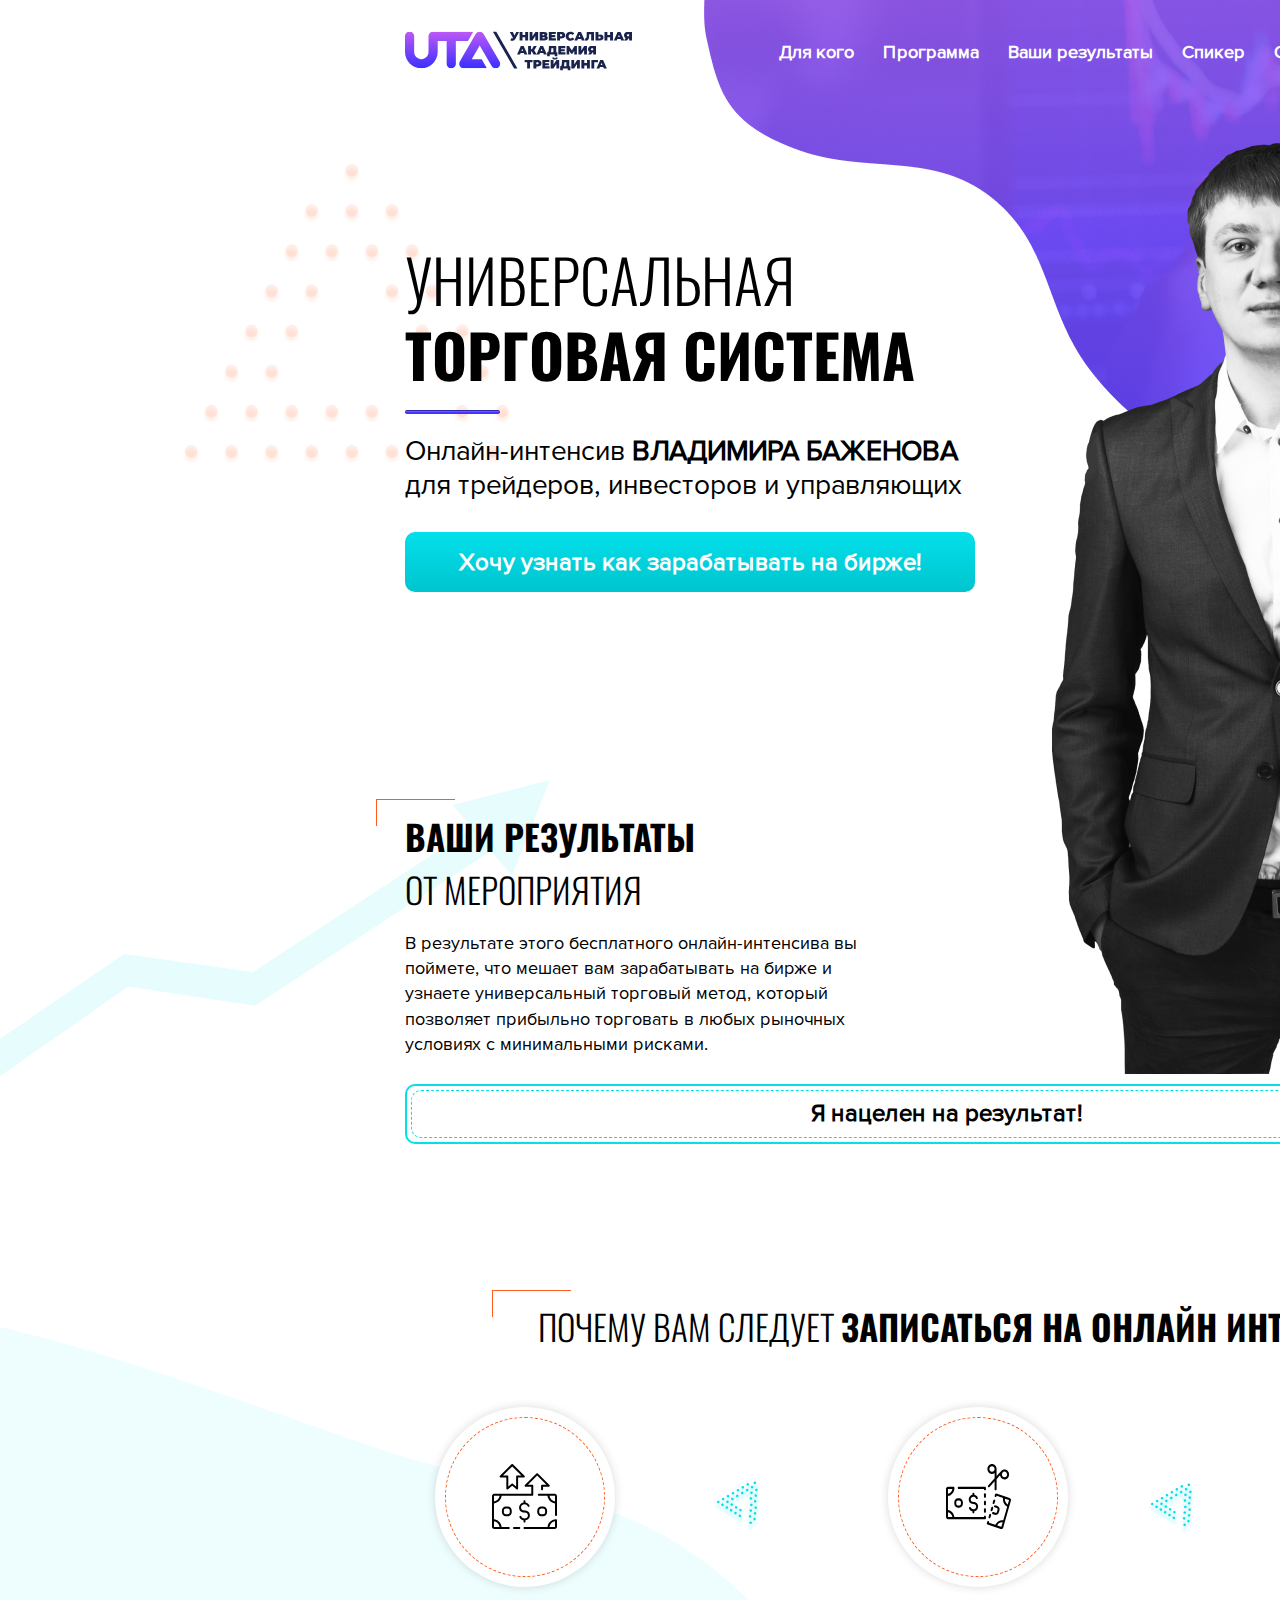
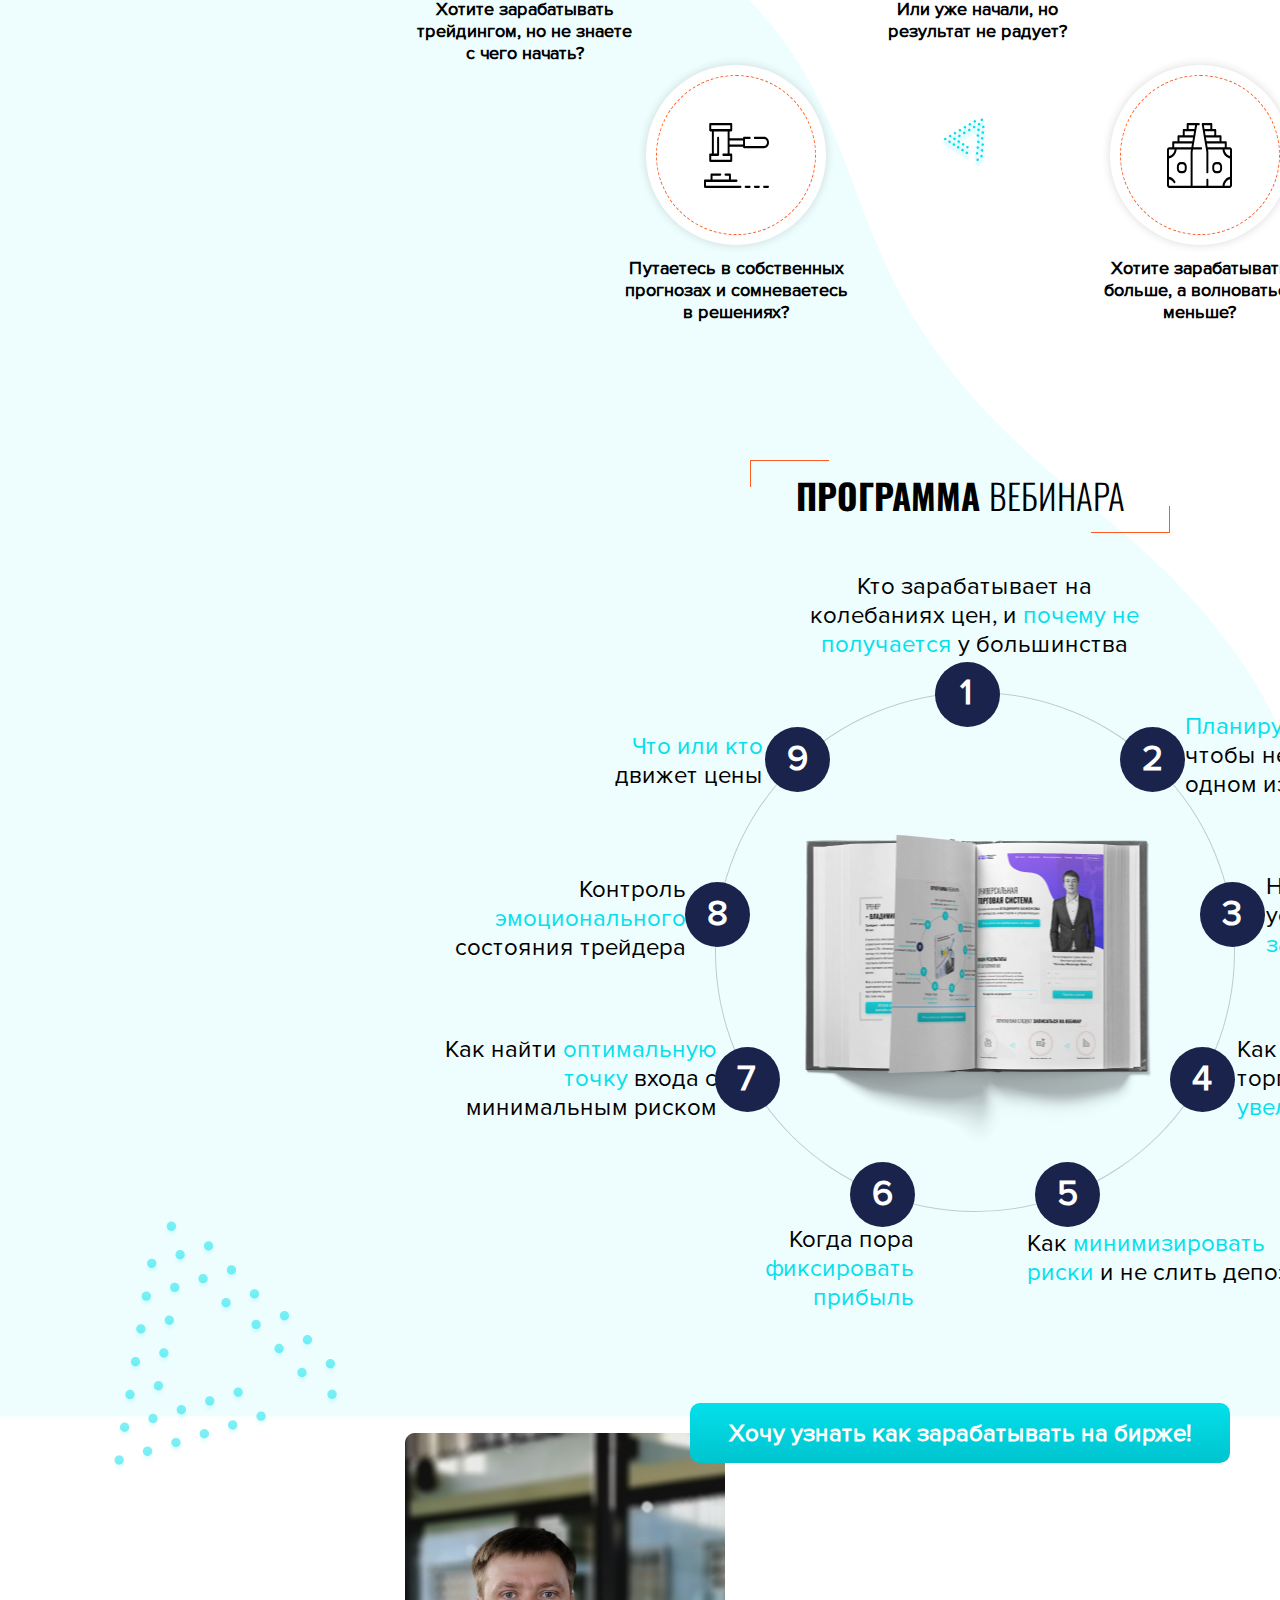
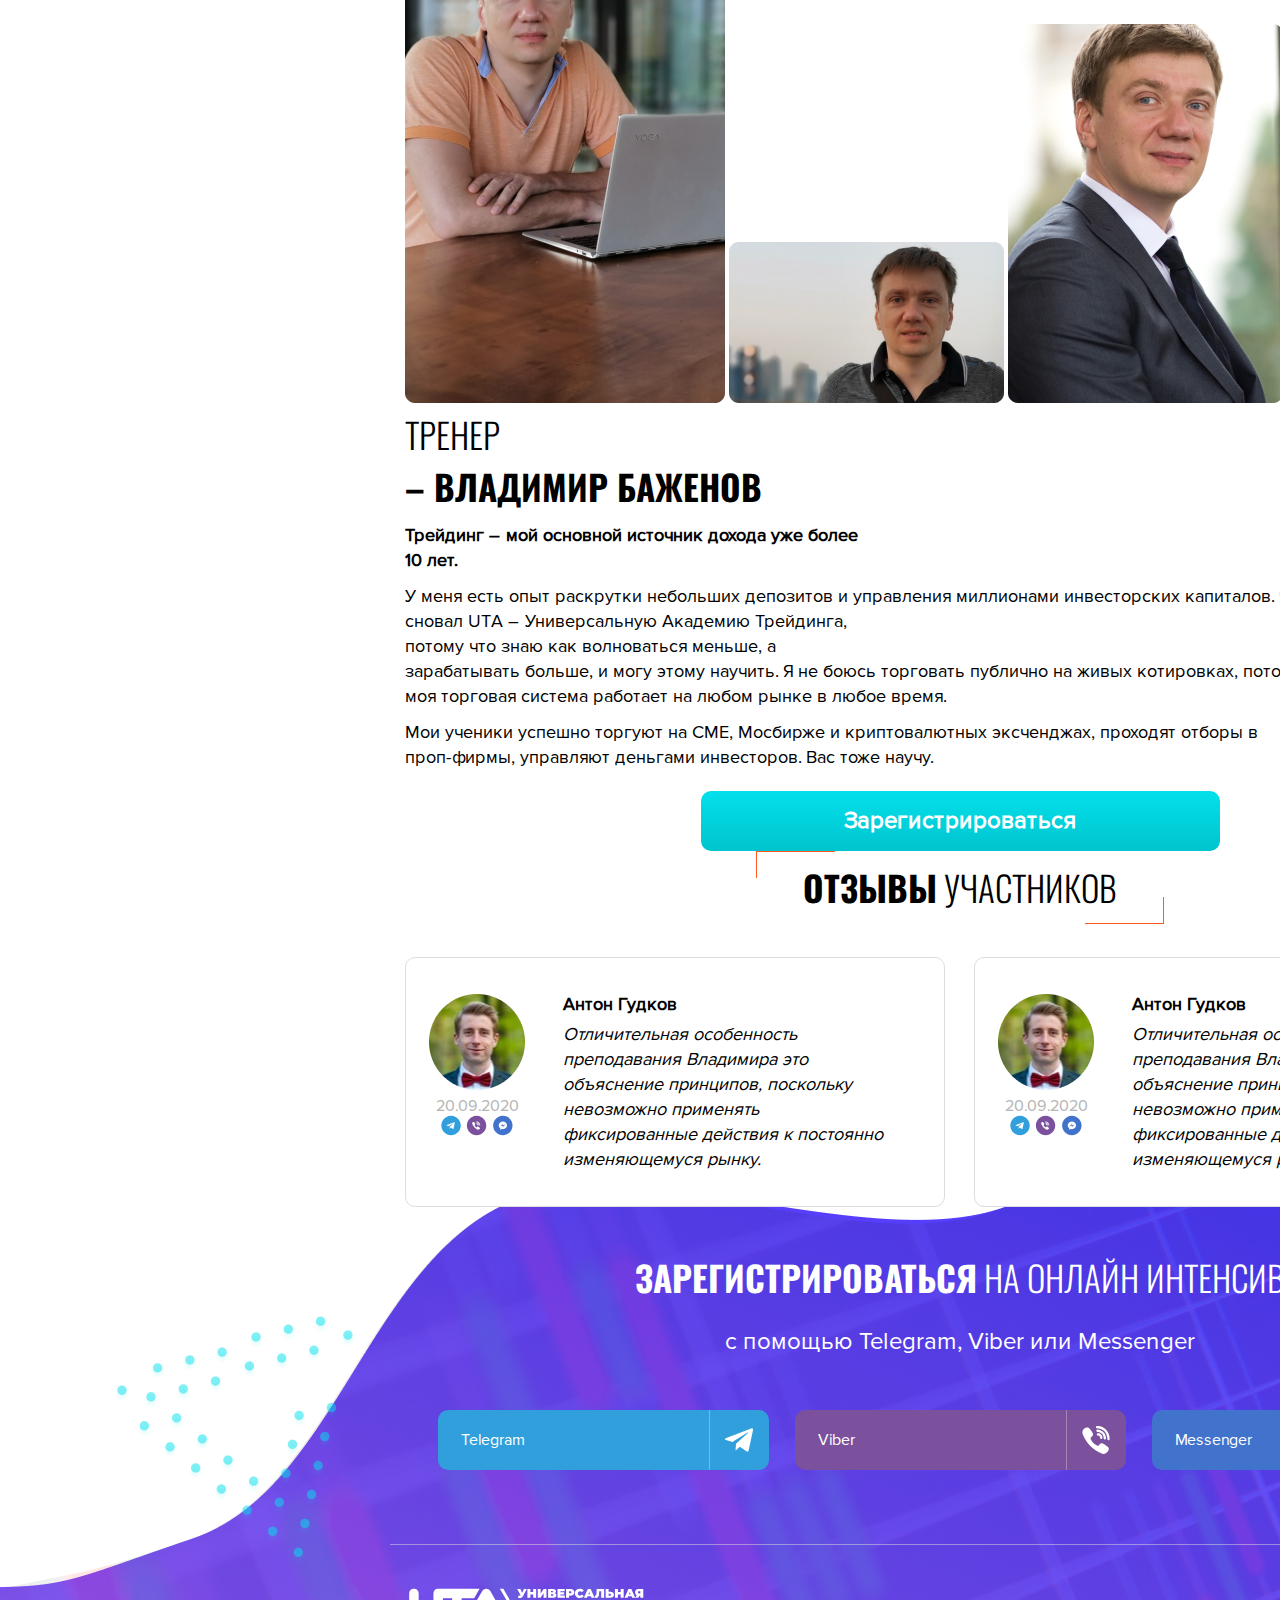
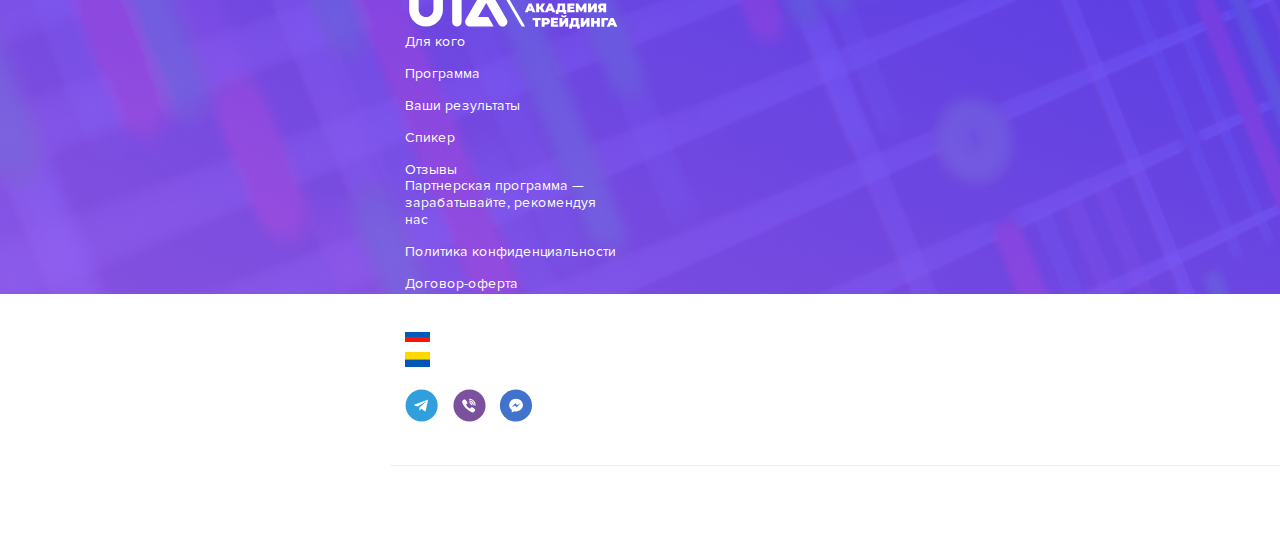
==== commit cb14e23b: "circle" ====
--- a/index.html
+++ b/index.html
@@ -12,17 +12,19 @@
     <!-- header -->
     <header class="header">
       <div class="conteiner">
-        <a class="logo" href="./index.html"><img src="./images/header/logo.svg" alt="логотип компании" /></a>
-        <nav>
+       
+        <nav class="navigation">
           <ul class="item">
+            <li> <a class="logo" href="./index.html"><img src="./images/header/logo.svg" alt="логотип компании" /></a></li>
             <li class="link"><a href=""></a>Для кого</li>
             <li class="link"><a href=""></a>Программа</li>
             <li class="link"><a href=""></a>Ваши результаты</li>
             <li class="link"><a href=""></a>Спикер</li>
             <li class="link"><a href=""></a>Отзывы</li>
+            <li class="link"><button type="button">Регистрация</button></li>
           </ul>
         </nav>
-        <button type="button">Регистрация</button>
+        
       </div>
       <!-- hero -->
 
@@ -36,26 +38,36 @@
             Онлайн-интенсив <span class="text-bolt-uppercase">Владимира Баженова</span><br />
             для трейдеров, инвесторов и управляющих
           </p>
+          
           <button class="hero-button" type="button">Хочу узнать как зарабатывать на бирже!</button>
+        
         </div>
       </section>
 
       <section class="results">
+        <div class="background-result-conteiner">
+          <img class="background-results" src="./images/header/Vector.png" alt="" />
+        </div>
         <div class="conteiner">
-          <img class="background-results" src="./images/header/Vector.png" alt="" />
+          
+        <div class="title-results-conteiner">
           <h2 class="title">
             <span class="text-bolt">Ваши результаты</span><br />
             от мероприятия
           </h2>
+        </div>
+          
           <p class="text">
             В результате этого бесплатного онлайн-интенсива вы поймете, что мешает вам зарабатывать на бирже и узнаете универсальный торговый метод,
             который позволяет прибыльно торговать в любых рыночных условиях с минимальными рисками.
           </p>
-          <button type="button">
+          <div class="hero-button-conteiner">
+          <button class="button" type="button">
             Я нацелен на результат!
             <!-- <svg widht="15" height="25">
               <use href="./images/main/arrow.svg#icon-arrow"></use>
             </svg> -->
+          </div>
           </button>
         </div>
       </section>
@@ -143,6 +155,36 @@
             <img class="background-programm" src="./images/main/programm/bg.png" alt="" />
             <div class="conteiner-circle">
               <div class="circle">
+              <div class="item-circle"><span class="number1">1</span></div>
+              <div class="item-circle"><span class="number">2</span></div>
+              <div class="item-circle"><span class="number">3</span></div>
+              <div class="item-circle"><span class="number">4</span></div>
+              <div class="item-circle"><span class="number">5</span></div>
+              <div class="item-circle"><span class="number">6</span></div>
+              <div class="item-circle"><span class="number">7</span></div>
+              <div class="item-circle"><span class="number">8</span></div>
+              <div class="item-circle"><span class="number">9</span></div>
+              <div class="text-circle"><p>Кто зарабатывает на<br> колебаниях цен, и <span class="text-accent">почему не<br> получается</span> 
+                у большинства
+               </p> </div>
+              <div class="text-circle"><p><span class="text-accent">Планируем трейды</span> так,<br> чтобы не жалеть ни об<br> одном из них
+              </p> </div>
+              <div class="text-circle"><p>Необходимые<br> условия, чтобы начать<br><span class="text-accent">зарабатывать на бирже</span> 
+              </p> </div>
+              <div class="text-circle"><p>Как найти слабые места<br> торговой системы и<br><span class="text-accent"> увеличить
+                доходность</span></p> </div>
+              <div class="text-circle"><p>Как<span class="text-accent"> минимизировать<br> риски</span> и не слить депозит
+              </p> </div>
+              <div class="text-circle"><p>Когда пора<br><span class="text-accent"> фиксировать<br> прибыль</span>
+              </p> </div>
+              <div class="text-circle"><p>Как найти<span class="text-accent"> оптимальную<br> точку</span> входа с<br> минимальным риском
+              </p> </div>
+              <div class="text-circle"><p>Контроль<br><span class="text-accent"> эмоционального<br></span> состояния трейдера
+              </p> </div>
+              <div class="text-circle"><p><span class="text-accent">Что или кто</span><br> движет цены
+              </p> </div>
+            </div>
+              <!-- <div class="circle">
                 <div class="circle-body">
                   <p class="text">
                     Кто зарабатывает н<br />
@@ -153,10 +195,10 @@
                     >
                     у большинства
                   </p>
-                  <div class="item-circle">1</div>
-                </div>
-                <div class="circle-body">
-                  <div class="item-circle">2</div>
+                  <div class="item-circle"><span>1</span></div>
+                </div>
+                <div class="circle-body">
+                  <div class="item-circle"><span>2</span></div>
                   <p class="text">
                     <span class="text-accent">Планируем трейды</span> так,<br />
                     чтобы не жалеть ни об<br />
@@ -165,7 +207,7 @@
                 </div>
 
                 <div class="circle-body">
-                  <div class="item-circle">3</div>
+                  <div class="item-circle"><span>3</span></div>
                   <p class="text">
                     Необходимые<br />
                     условия, чтобы начать<br /><span class="text-accent"
@@ -175,7 +217,7 @@
                   </p>
                 </div>
                 <div class="circle-body">
-                  <div class="item-circle">4</div>
+                  <div class="item-circle"><span>4</span></div>
                   <p class="text">
                     Как найти слабые места<br />
                     торговой системы и<br />
@@ -183,7 +225,7 @@
                   </p>
                 </div>
                 <div class="circle-body">
-                  <div class="item-circle">5</div>
+                  <div class="item-circle"><span>5</span></div>
                   <p class="text">
                     Как
                     <span class="text-accent"
@@ -194,7 +236,7 @@
                   </p>
                 </div>
                 <div class="circle-body">
-                  <div class="item-circle">6</div>
+                  <div class="item-circle"><span>6</span></div>
                   <p class="text">
                     Когда пора<br />
                     <span class="text-accent"
@@ -204,35 +246,28 @@
                   </p>
                 </div>
                 <div class="circle-body">
-                  <div class="item-circle">7</div>
                   <p class="text">
                     Как найти
-                    <span class="text-accent"
-                      >оптимальную<br />
-                      точку входа</span
-                    >
-                    с<br />
-                    минимальным риском
-                  </p>
-                </div>
-                <div class="circle-body">
-                  <div class="item-circle">8</div>
-                  <p class="text">
-                    Контроль<br />
-                    <span class="text-accent"
-                      >эмоционального<br />
-                      состояния</span
-                    >
-                    трейдера
-                  </p>
-                </div>
-                <div class="circle-body">
-                  <div class="item-circle">9</div>
+                    <span class="text-accent">оптимальную<br/>точку входа</span>с<br/>минимальным риском
+                  </p>
+                
+                  <div class="item-circle"><span>7</span></div>
+                </div>
+                <div class="circle-body">
+                  <p class="text">
+                    Контроль<br/><span class="text-accent">эмоционального<br />состояния</span>трейдера
+                  </p>
+                  <div class="item-circle"><span>8</span></div>
+                  
+                </div>
+                <div class="circle-body">
                   <p class="text">
                     <span class="text-accent">Что или кто<br /> </span> движет цены
                   </p>
-                </div>
-              </div>
+                  <div class="item-circle"><span>9</span></div>
+                  
+                </div>
+              </div> -->
             </div>
             <button class="programm-button" type="button">Хочу узнать как зарабатывать на бирже!</button>
           </div>
@@ -241,16 +276,15 @@
       <!-- treiner -->
       <section class="treiner">
         <div class="conteiner">
-          <div class="left-side">
+          
             <div class="gallery">
               <img class="image-treiner" width="320" height="570" src="./images/main/Vladimir.jpg" alt="фото тренера" />
-            </div>
-            <div class="gallery">
-              <img class="image-treiner" width="275" height="161" src="./images/main/Vladimir2.jpg" alt="фото тренера" />
+            <img class="image-treiner" width="275" height="161" src="./images/main/Vladimir2.jpg" alt="фото тренера" />
               <img class="image-treiner" width="275" height="379" src="./images/main/Vladimir3.jpg" alt="фото тренера" />
-            </div>
-          </div>
-          <div class="right-treiner-conteiner"></div>
+              
+            </div>
+          
+          
           <div class="right-side">
             <h2 class="title">
               Тренер<br />
--- a/css/main.css
+++ b/css/main.css
@@ -21,8 +21,9 @@
 }
 
 body {
-  /* width: 1920px; */
   color: var(--primary-text-color);
+  width: 1920px;
+  margin: 0 auto;
 
   font-family: Proxima Nova, sans-serif;
 }
@@ -45,7 +46,7 @@
 }
 
 .conteiner {
-  display: flex;
+  /* display: flex; */
   width: 1140px;
   padding: 0 15px;
   margin-left: auto;
@@ -56,25 +57,26 @@
 .header {
   background-image: url(../images/header/header-bg.png);
   background-repeat: no-repeat;
-  background-position: center top;
+  background-position: right top;
 }
 
 .header .conteiner {
-  position: relative;
   padding-top: 31px;
-  padding-bottom: 164px;
+  /* padding-bottom: 164px; */
 }
 
 .header .logo {
+  display: inline-block;
+  vertical-align: middle;
   margin-right: 143px;
 }
 
-.header .item {
-  display: flex;
-  align-items: center;
-}
-
-.header .link {
+.header .navigation {
+  display: inline-block;
+}
+
+.header li {
+  display: inline;
   color: #ffffff;
   font-style: normal;
   font-weight: 600;
@@ -83,7 +85,7 @@
 }
 
 .header .link:not(:last-child) {
-  margin-right: 30px;
+  margin-right: 25px;
 }
 
 .header button {
@@ -104,13 +106,11 @@
   font-size: 18px;
   line-height: 1.22;
 }
-.header .conteiner {
-  align-items: center;
-}
 
 /* hero */
 .hero .conteiner {
   display: block;
+  padding-top: 163.75px;
   padding-bottom: 188px;
 }
 
@@ -127,7 +127,7 @@
 
 .hero .title::after {
   content: "";
-  display: flex;
+  display: block;
   margin-top: 19px;
   width: 95px;
   height: 4px;
@@ -161,7 +161,7 @@
   min-width: 570px;
   height: 60px;
   background: linear-gradient(180deg, var(--accent-color) 0%, #00c4ce 100%);
-  /* box-shadow: 0px 4px 20px rgba(1, 204, 214, 0.5); */
+
   border: var(--accent-color);
   border-radius: 10px;
 
@@ -185,16 +185,34 @@
 
 /* results */
 
-.results {
-  position: relative;
+.results .background-result-conteiner {
+  position: relative;
+  width: 1920px;
+  margin: 0 auto;
 }
 
 .results .background-results {
   position: absolute;
   top: 0;
-  right: 980px;
-}
-.results .conteiner {
+  left: 0;
+}
+.results .title-results-conteiner {
+  position: relative;
+  width: 431px;
+  height: 104px;
+  margin-bottom: 17px;
+}
+.results .title-results-conteiner::before {
+  content: "";
+  position: absolute;
+  top: -11px;
+  left: -29px;
+  width: 79px;
+  height: 27px;
+  display: block;
+  border: 1px solid #ff5b1e;
+  border-right: none;
+  border-bottom: none;
 }
 
 .results .conteiner {
@@ -222,18 +240,25 @@
   line-height: 1.39;
 }
 
-.results button {
-  display: flex;
-  align-items: center;
-  justify-content: center;
+.results .hero-button-conteiner {
+  width: 1082px;
+  height: 60px;
+  padding: 4px;
+  background-color: #ffffff;
+
+  border: 2px solid #03e0eb;
+  box-sizing: border-box;
+  border-radius: 10px;
+}
+
+.results .button {
+  background-color: #ffffff;
   min-width: 1070px;
   height: 48px;
   border: 1px dashed var(--accent-color);
-  box-shadow: 0px 0px 0px 4px var(--secondary-text-color), 0px 0px 0px 6px var(--accent-color);
   border-radius: 10px;
   outline: none;
 
-  background-color: transparent;
   color: var(--primary-text-color);
 
   font-weight: 600;
@@ -410,13 +435,13 @@
 }
 
 .programm .conteiner-circle {
-  width: 1105px;
-
-  margin: 0 auto;
-  position: relative;
+  position: relative;
+  width: 1140px;
+  padding: 0 15px;
+  margin-left: auto;
+  margin-right: auto;
 }
 .programm .circle {
-  display: flex;
   margin: 0 auto;
   width: 520px;
   height: 520px;
@@ -427,10 +452,8 @@
   background-repeat: no-repeat;
 }
 
-.programm .circle-body {
-  position: absolute;
-}
-.item-circle {
+.circle .item-circle {
+  display: block;
   font-weight: 700;
   font-size: 36px;
   line-height: 1.22;
@@ -439,106 +462,141 @@
   width: 65px;
   border-radius: 50%;
   background-color: #19234c;
-  display: flex;
-  justify-content: center;
-  align-items: center;
-}
-
-.programm .circle-body:nth-child(1) {
-  left: 390px;
+}
+.circle .number1 {
+  display: block;
+  padding: 10px 25px;
+}
+
+.circle .number {
+  display: block;
+  padding: 11px 22px;
+}
+
+.circle .item-circle:nth-child(1) {
+  position: absolute;
+  top: -30px;
+  left: 530px;
+}
+
+.circle .item-circle:nth-child(2) {
+  position: absolute;
+  top: 35px;
+  right: 360px;
+}
+
+.circle .item-circle:nth-child(3) {
+  position: absolute;
+  top: 190px;
+  right: 280px;
+}
+
+.circle .item-circle:nth-child(4) {
+  position: absolute;
+  bottom: 100px;
+  right: 310px;
+}
+
+.circle .item-circle:nth-child(5) {
+  position: absolute;
+  bottom: -15px;
+  right: 445px;
+}
+
+.circle .item-circle:nth-child(6) {
+  position: absolute;
+  bottom: -15px;
+  left: 445px;
+}
+.circle .item-circle:nth-child(7) {
+  position: absolute;
+  bottom: 100px;
+  left: 310px;
+}
+
+.circle .item-circle:nth-child(8) {
+  position: absolute;
+  top: 190px;
+  left: 280px;
+}
+
+.circle .item-circle:nth-child(9) {
+  position: absolute;
+  top: 35px;
+  left: 360px;
+}
+
+.programm .text-circle {
+  text-align: center;
+  font-weight: 400;
+  font-size: 24px;
+  line-height: 1.21;
+}
+
+.programm .text-accent {
+  color: var(--accent-color);
+}
+
+.programm .text-circle:nth-child(10) {
+  position: absolute;
   top: -120px;
-  display: flex;
-  flex-direction: column;
-  text-align: center;
-  align-items: center;
-}
-.programm .circle-body:nth-child(1) .item-circle {
-  margin: 5px 0 0 0;
-}
-
-.programm .circle-body:nth-child(2) {
-  right: 90px;
-  top: 30px;
-  display: flex;
-}
-.programm .circle-body:nth-child(2) .item-circle {
-  margin: 0 4px 0 0;
-}
-
-.programm .circle-body:nth-child(3) {
+  left: 405px;
+}
+
+.programm .text-circle:nth-child(11) {
+  text-align: start;
+  position: absolute;
+  top: 20px;
+  right: 95px;
+}
+
+.programm .text-circle:nth-child(12) {
+  text-align: start;
+  position: absolute;
+  top: 180px;
   right: 10px;
-  top: 190px;
-  display: flex;
-}
-
-.programm .circle-body:nth-child(3) .item-circle {
-  margin: 0 4px 0 0;
-}
-
-.programm .circle-body:nth-child(4) {
-  display: flex;
-  right: 30px;
-  bottom: 80px;
-}
-
-.programm .circle-body:nth-child(4) .item-circle {
-  margin: 0 4px 0 0;
-}
-
-.programm .circle-body:nth-child(5) {
-  display: flex;
-  flex-direction: column;
-  right: 180px;
-  bottom: -65px;
-}
-
-.programm .circle-body:nth-child(6) {
-  display: flex;
-  flex-direction: column;
-  align-items: flex-end;
-  left: 340px;
-  bottom: -90px;
+}
+
+.programm .text-circle:nth-child(13) {
+  text-align: start;
+  position: absolute;
+  bottom: 90px;
+  right: 35px;
+}
+
+.programm .text-circle:nth-child(14) {
+  text-align: start;
+  position: absolute;
+  bottom: -75px;
+  right: 230px;
+}
+
+.programm .text-circle:nth-child(15) {
   text-align: end;
-}
-
-.programm .circle-body:nth-child(7) {
-  display: flex;
-  flex-direction: row-reverse;
+  position: absolute;
+  bottom: -100px;
+  left: 360px;
+}
+
+.programm .text-circle:nth-child(16) {
   text-align: end;
-  left: 30px;
-  bottom: 80px;
-}
-.programm .circle-body:nth-child(7) .item-circle {
-  margin: 0 0 0 4px;
-}
-
-.programm .circle-body:nth-child(8) {
-  display: flex;
-  flex-direction: row-reverse;
+  position: absolute;
+  bottom: 90px;
+  left: 40px;
+}
+
+.programm .text-circle:nth-child(17) {
   text-align: end;
-  left: 35px;
-  top: 195px;
-}
-
-.programm .circle-body:nth-child(8) .item-circle {
-  margin: 0 0 0 4px;
-}
-
-.programm .circle-body:nth-child(9) {
-  display: flex;
-  flex-direction: row-reverse;
+  position: absolute;
+  bottom: 250px;
+  left: 50px;
+}
+
+.programm .text-circle:nth-child(18) {
   text-align: end;
-  left: 190px;
-  top: 35px;
-}
-
-.programm .circle-body:nth-child(9) .item-circle {
-  margin: 0 0 0 4px;
-}
-
-.programm .item-circle:hover {
-  background-color: #03dce7;
-  cursor: pointer;
+  position: absolute;
+  top: 40px;
+  left: 210px;
 }
 
 .title-programm-conteiner {
@@ -591,16 +649,6 @@
   font-weight: 700;
 }
 
-.programm .text {
-  font-weight: 400;
-  font-size: 24px;
-  line-height: 1.21;
-}
-
-.programm .text-accent {
-  color: var(--accent-color);
-}
-
 .programm button {
   position: absolute;
   bottom: 0;
@@ -639,13 +687,7 @@
 
 /* treiner */
 
-.treiner .conteiner {
-  padding-top: 88px;
-  padding-bottom: 166px;
-}
-
 .treiner .left-side {
-  display: flex;
   flex-wrap: nowrap;
   margin-right: 65px;
   width: 525px;
@@ -657,21 +699,9 @@
   height: 709px;
 }
 
-.left-side .image-treiner {
-  display: flex;
-}
-
 .left-side .gallery {
   position: relative;
-  left: -100px;
-}
-
-.gallery + .gallery {
-  margin-left: 30px;
-}
-
-.image-treiner + .image-treiner {
-  margin-top: 30px;
+  /* left: -100px; */
 }
 
 .treiner .title {
@@ -706,7 +736,7 @@
 
 .treiner button {
   display: block;
-  margin-left: auto;
+  margin: 0 auto;
   margin-top: 21px;
 
   outline: none;
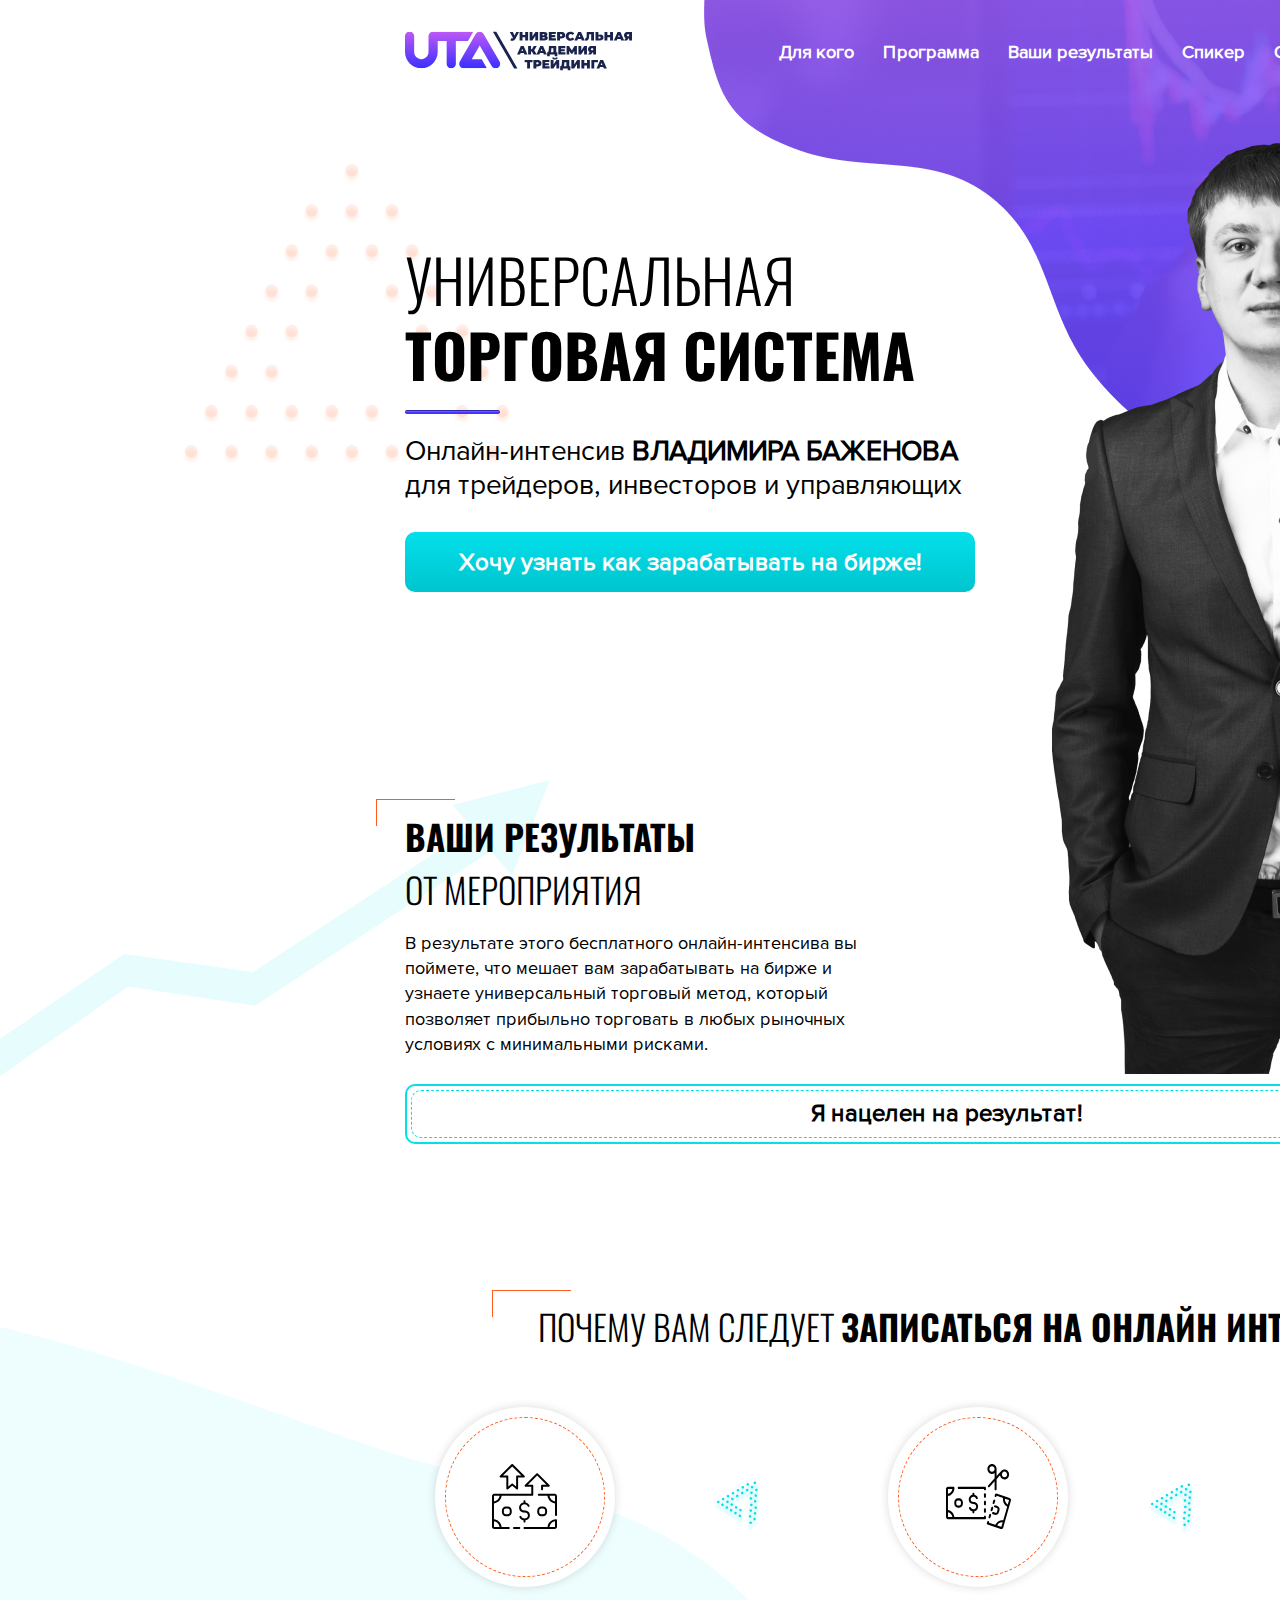
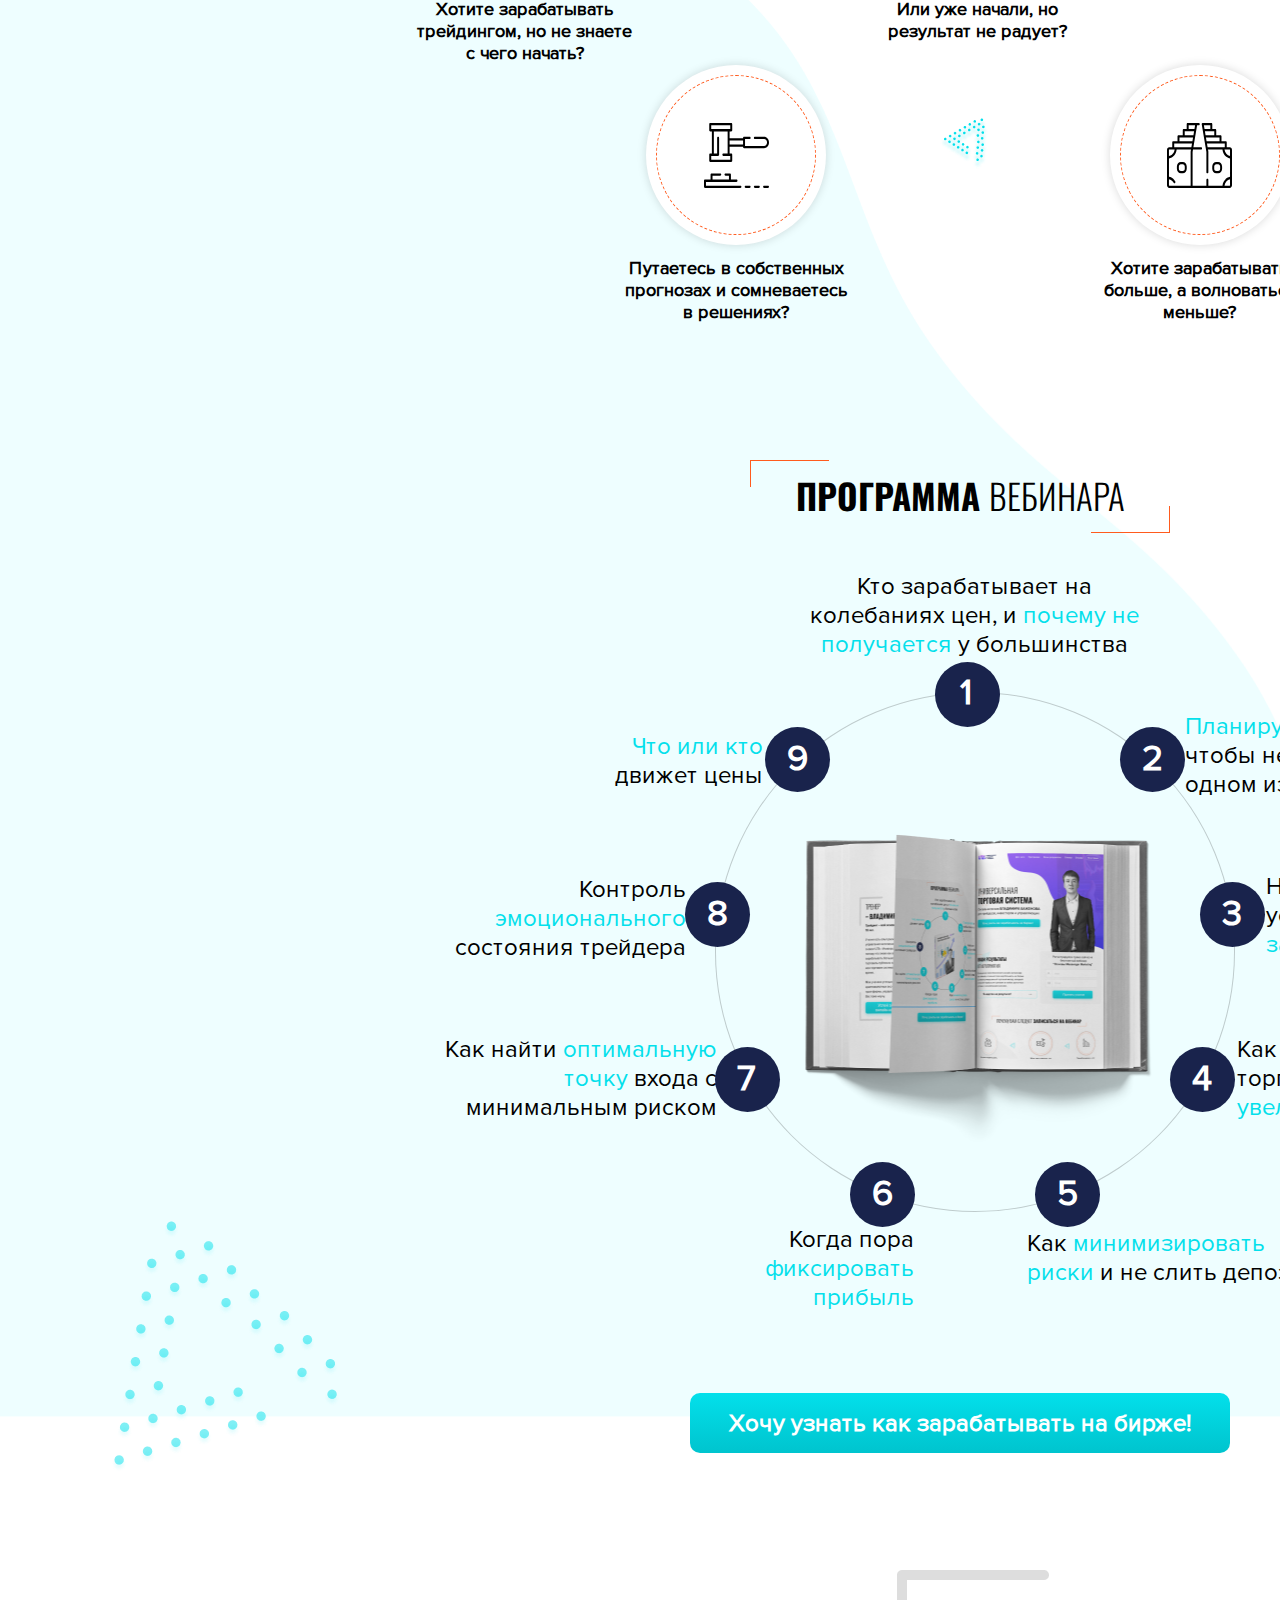
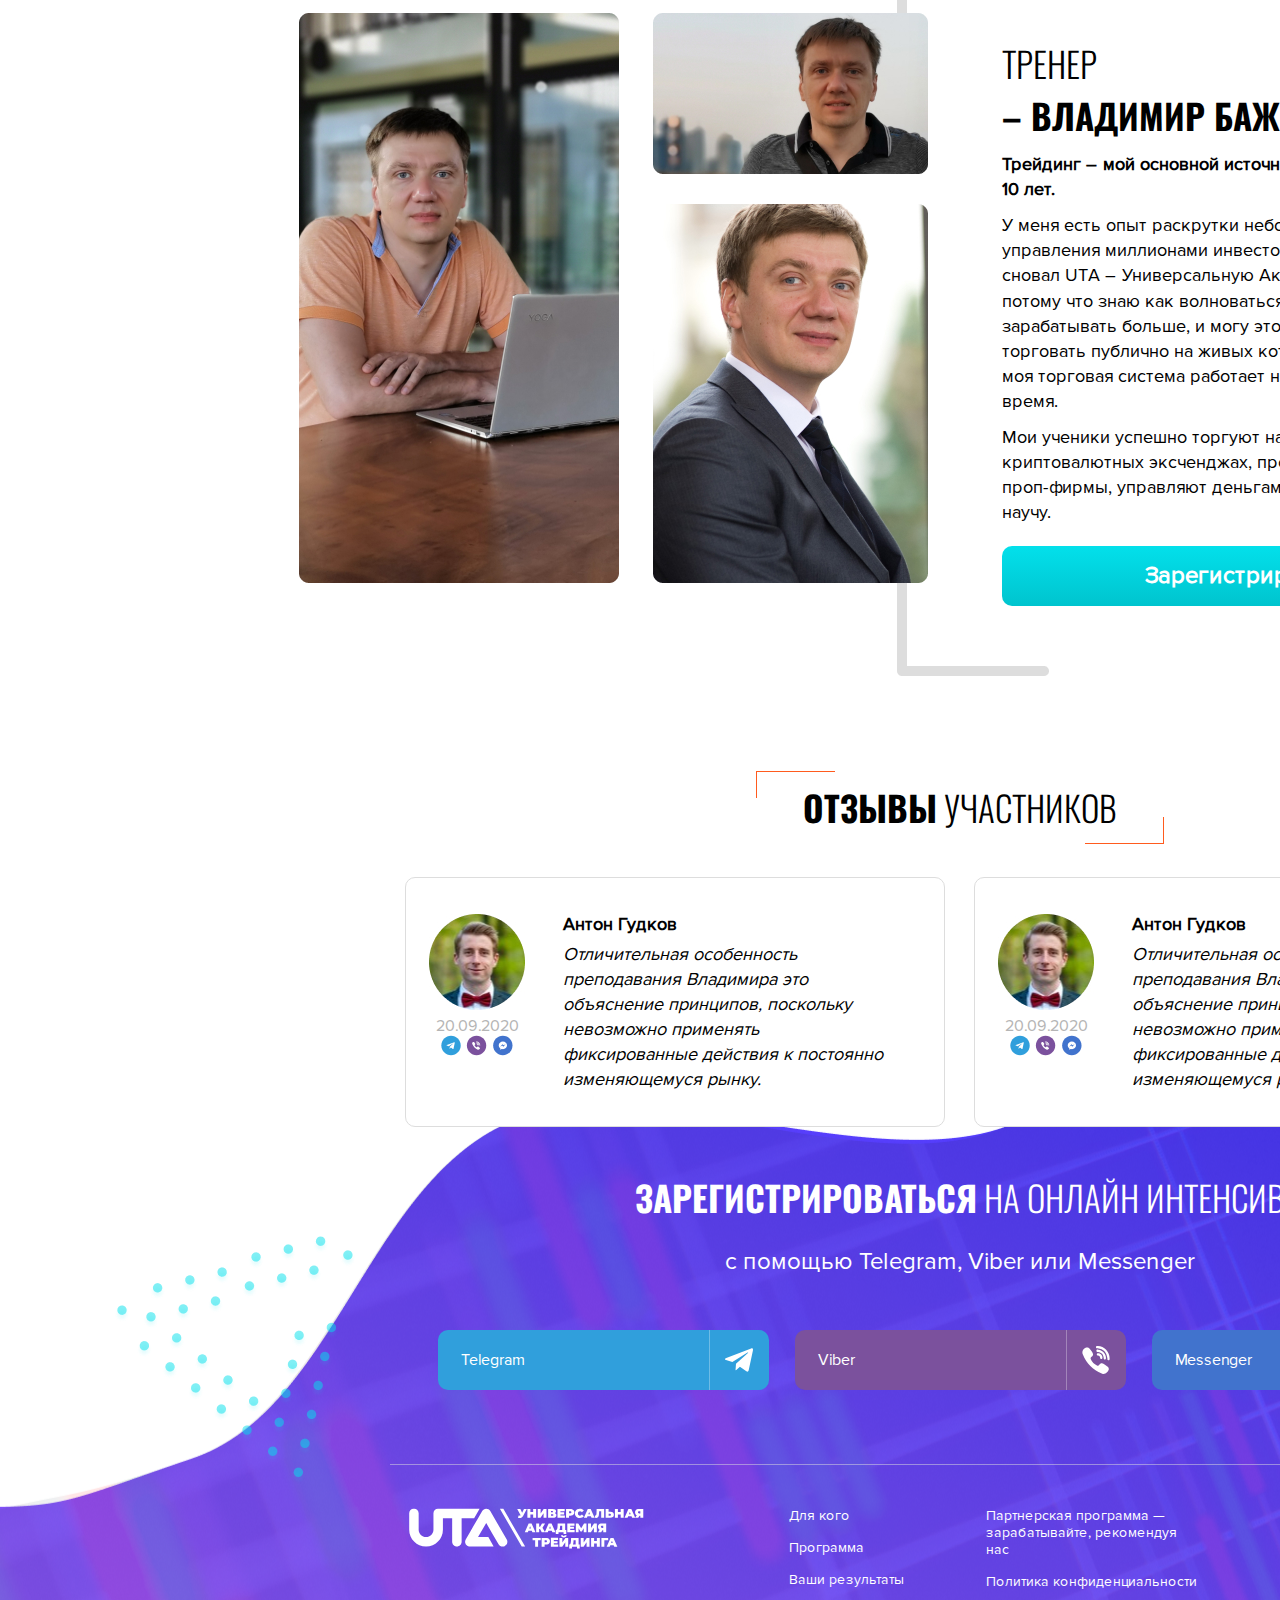
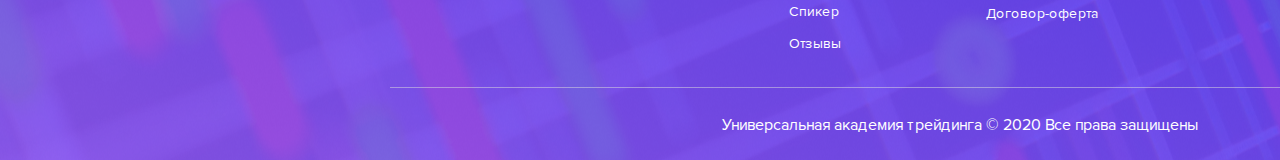
==== commit c5f68144: "bez_flex" ====
--- a/index.html
+++ b/index.html
@@ -184,90 +184,7 @@
               <div class="text-circle"><p><span class="text-accent">Что или кто</span><br> движет цены
               </p> </div>
             </div>
-              <!-- <div class="circle">
-                <div class="circle-body">
-                  <p class="text">
-                    Кто зарабатывает н<br />
-                    колебаниях цен, и
-                    <span class="text-accent"
-                      >почему не<br />
-                      получается</span
-                    >
-                    у большинства
-                  </p>
-                  <div class="item-circle"><span>1</span></div>
-                </div>
-                <div class="circle-body">
-                  <div class="item-circle"><span>2</span></div>
-                  <p class="text">
-                    <span class="text-accent">Планируем трейды</span> так,<br />
-                    чтобы не жалеть ни об<br />
-                    одном из них
-                  </p>
-                </div>
-
-                <div class="circle-body">
-                  <div class="item-circle"><span>3</span></div>
-                  <p class="text">
-                    Необходимые<br />
-                    условия, чтобы начать<br /><span class="text-accent"
-                      >зарабатывать на<br />
-                      бирже</span
-                    >
-                  </p>
-                </div>
-                <div class="circle-body">
-                  <div class="item-circle"><span>4</span></div>
-                  <p class="text">
-                    Как найти слабые места<br />
-                    торговой системы и<br />
-                    <span class="text-accent">увеличить доходность</span>
-                  </p>
-                </div>
-                <div class="circle-body">
-                  <div class="item-circle"><span>5</span></div>
-                  <p class="text">
-                    Как
-                    <span class="text-accent"
-                      >минимизировать<br />
-                      риски</span
-                    >
-                    и не слить депозит
-                  </p>
-                </div>
-                <div class="circle-body">
-                  <div class="item-circle"><span>6</span></div>
-                  <p class="text">
-                    Когда пора<br />
-                    <span class="text-accent"
-                      >фиксировать<br />
-                      прибыль</span
-                    >
-                  </p>
-                </div>
-                <div class="circle-body">
-                  <p class="text">
-                    Как найти
-                    <span class="text-accent">оптимальную<br/>точку входа</span>с<br/>минимальным риском
-                  </p>
-                
-                  <div class="item-circle"><span>7</span></div>
-                </div>
-                <div class="circle-body">
-                  <p class="text">
-                    Контроль<br/><span class="text-accent">эмоционального<br />состояния</span>трейдера
-                  </p>
-                  <div class="item-circle"><span>8</span></div>
-                  
-                </div>
-                <div class="circle-body">
-                  <p class="text">
-                    <span class="text-accent">Что или кто<br /> </span> движет цены
-                  </p>
-                  <div class="item-circle"><span>9</span></div>
-                  
-                </div>
-              </div> -->
+              
             </div>
             <button class="programm-button" type="button">Хочу узнать как зарабатывать на бирже!</button>
           </div>
@@ -276,16 +193,18 @@
       <!-- treiner -->
       <section class="treiner">
         <div class="conteiner">
-          
             <div class="gallery">
-              <img class="image-treiner" width="320" height="570" src="./images/main/Vladimir.jpg" alt="фото тренера" />
-            <img class="image-treiner" width="275" height="161" src="./images/main/Vladimir2.jpg" alt="фото тренера" />
-              <img class="image-treiner" width="275" height="379" src="./images/main/Vladimir3.jpg" alt="фото тренера" />
               
-            </div>
-          
-          
+              <div class="image-treiner">
+                <img class="foto"  width="320" height="570" src="./images/main/Vladimir.jpg" alt="фото тренера" />
+              </div>
+              <div class="image-treiner">
+              <img class="foto"  width="275" height="161" src="./images/main/Vladimir2.jpg" alt="фото тренера" />
+              <img class="foto"  width="275" height="379" src="./images/main/Vladimir3.jpg" alt="фото тренера" />
+            </div>          
+            </div>
           <div class="right-side">
+            <img class="background-right-side" src="./images/main/treiner/bg.png" alt="">
             <h2 class="title">
               Тренер<br />
               <span class="text-bolt">– Владимир Баженов</span>
--- a/css/main.css
+++ b/css/main.css
@@ -463,6 +463,12 @@
   border-radius: 50%;
   background-color: #19234c;
 }
+
+.circle .item-circle:hover {
+  background-color: var(--accent-color);
+  cursor: pointer;
+}
+
 .circle .number1 {
   display: block;
   padding: 10px 25px;
@@ -651,12 +657,9 @@
 
 .programm button {
   position: absolute;
-  bottom: 0;
+  bottom: 10px;
   left: 50%;
   transform: translate(-50%, 50%);
-
-  margin-top: 164.5px;
-
   outline: none;
   color: var(--secondary-text-color);
   min-width: 540px;
@@ -686,22 +689,62 @@
 }
 
 /* treiner */
-
-.treiner .left-side {
-  flex-wrap: nowrap;
-  margin-right: 65px;
-  width: 525px;
-  height: 570px;
-}
+.treiner {
+  text-align: center;
+}
+
+.treiner .conteiner {
+  padding-top: 180px;
+  padding-bottom: 165px;
+  width: 1155px;
+  display: inline-block;
+}
+
 .treiner .right-treiner-conteiner {
   position: relative;
   width: 662px;
   height: 709px;
 }
 
-.left-side .gallery {
-  position: relative;
-  /* left: -100px; */
+.treiner .gallery {
+  left: -100px;
+  position: relative;
+  display: inline-block;
+}
+
+.gallery .image-treiner {
+  display: inline-block;
+}
+
+.gallery .image-treiner275 {
+  display: block;
+}
+
+.gallery img {
+  display: block;
+}
+
+.foto + .foto {
+  margin-top: 30px;
+}
+
+.image-treiner + .image-treiner {
+  margin-left: 30px;
+}
+
+.treiner .right-side {
+  position: relative;
+  left: -30px;
+  display: inline-block;
+  width: 490px;
+  text-align: start;
+}
+
+.treiner .background-right-side {
+  position: absolute;
+  top: -70px;
+  left: -105px;
+  z-index: -1;
 }
 
 .treiner .title {
@@ -787,6 +830,7 @@
   position: relative;
   top: 0;
   left: 0;
+
   right: 150px;
   padding-bottom: 44px;
   display: block;
@@ -881,6 +925,15 @@
   margin-left: 25px;
 }
 
+.reviews button:hover {
+  border-color: var(--accent-color);
+  cursor: pointer;
+}
+
+.reviews button:hover svg {
+  fill: var(--accent-color);
+}
+
 .reviews .icon {
   width: 15px;
   height: 25px;
@@ -1048,12 +1101,14 @@
 }
 
 .footer-navigation .logo {
-  display: block;
+  display: inline-block;
+  vertical-align: top;
   fill: #ffffff;
   margin-right: 137px;
 }
 
 .footer-navigation .item-site {
+  display: inline-block;
   margin-right: 78px;
 
   font-weight: 400;
@@ -1066,6 +1121,8 @@
 }
 
 .footer-navigation .item-programm {
+  display: inline-block;
+  vertical-align: top;
   width: 216px;
   margin-right: 87px;
 
@@ -1079,20 +1136,24 @@
 }
 
 .footer-address {
-  display: flex;
-  flex-direction: column;
-  flex-wrap: nowrap;
+  display: inline-block;
+  vertical-align: top;
   font-style: normal;
   font-weight: 700;
   font-size: 18px;
   line-height: 1.44;
 }
+.footer-address > * {
+  display: block;
+}
+
 .footer-navigation a {
   color: #ffffff;
 }
 .footer-address .icon-flag {
   margin-right: 10px;
 }
+
 .footer-address h3 {
   color: #ffffff;
 }
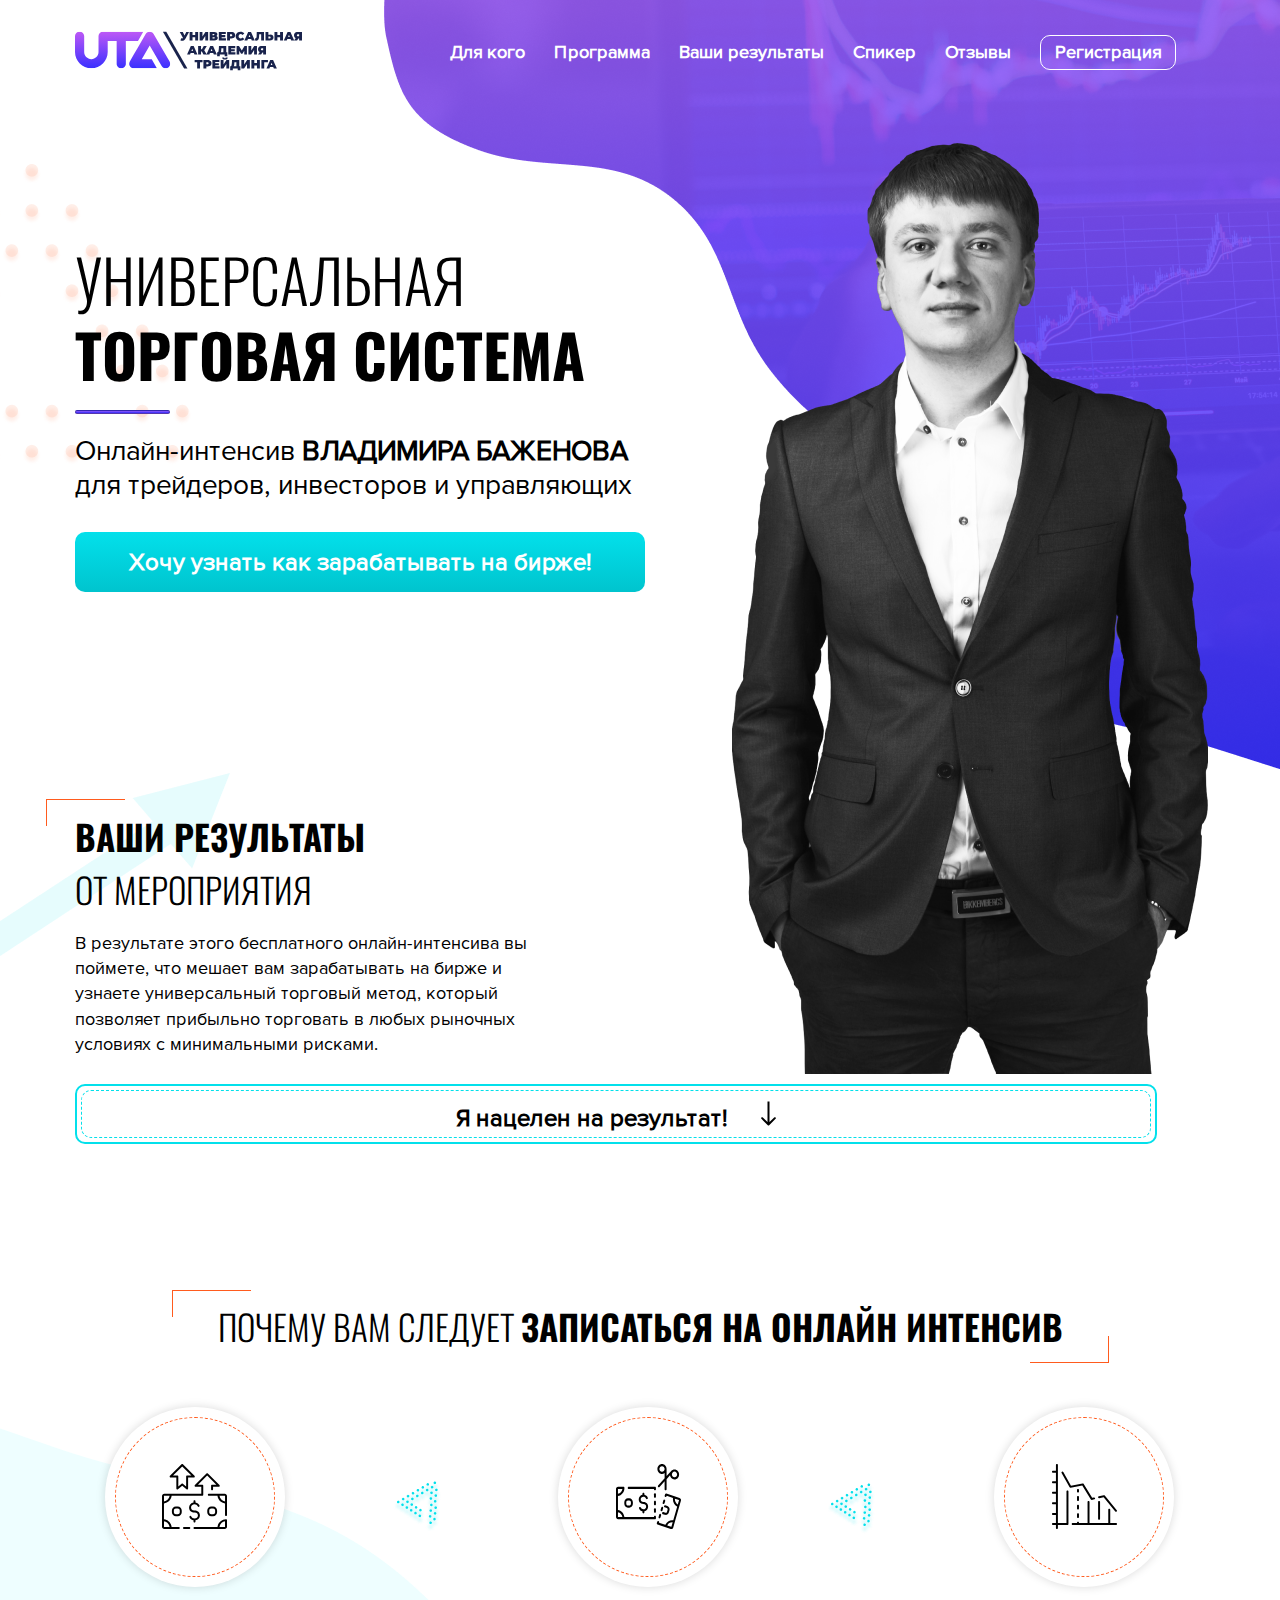
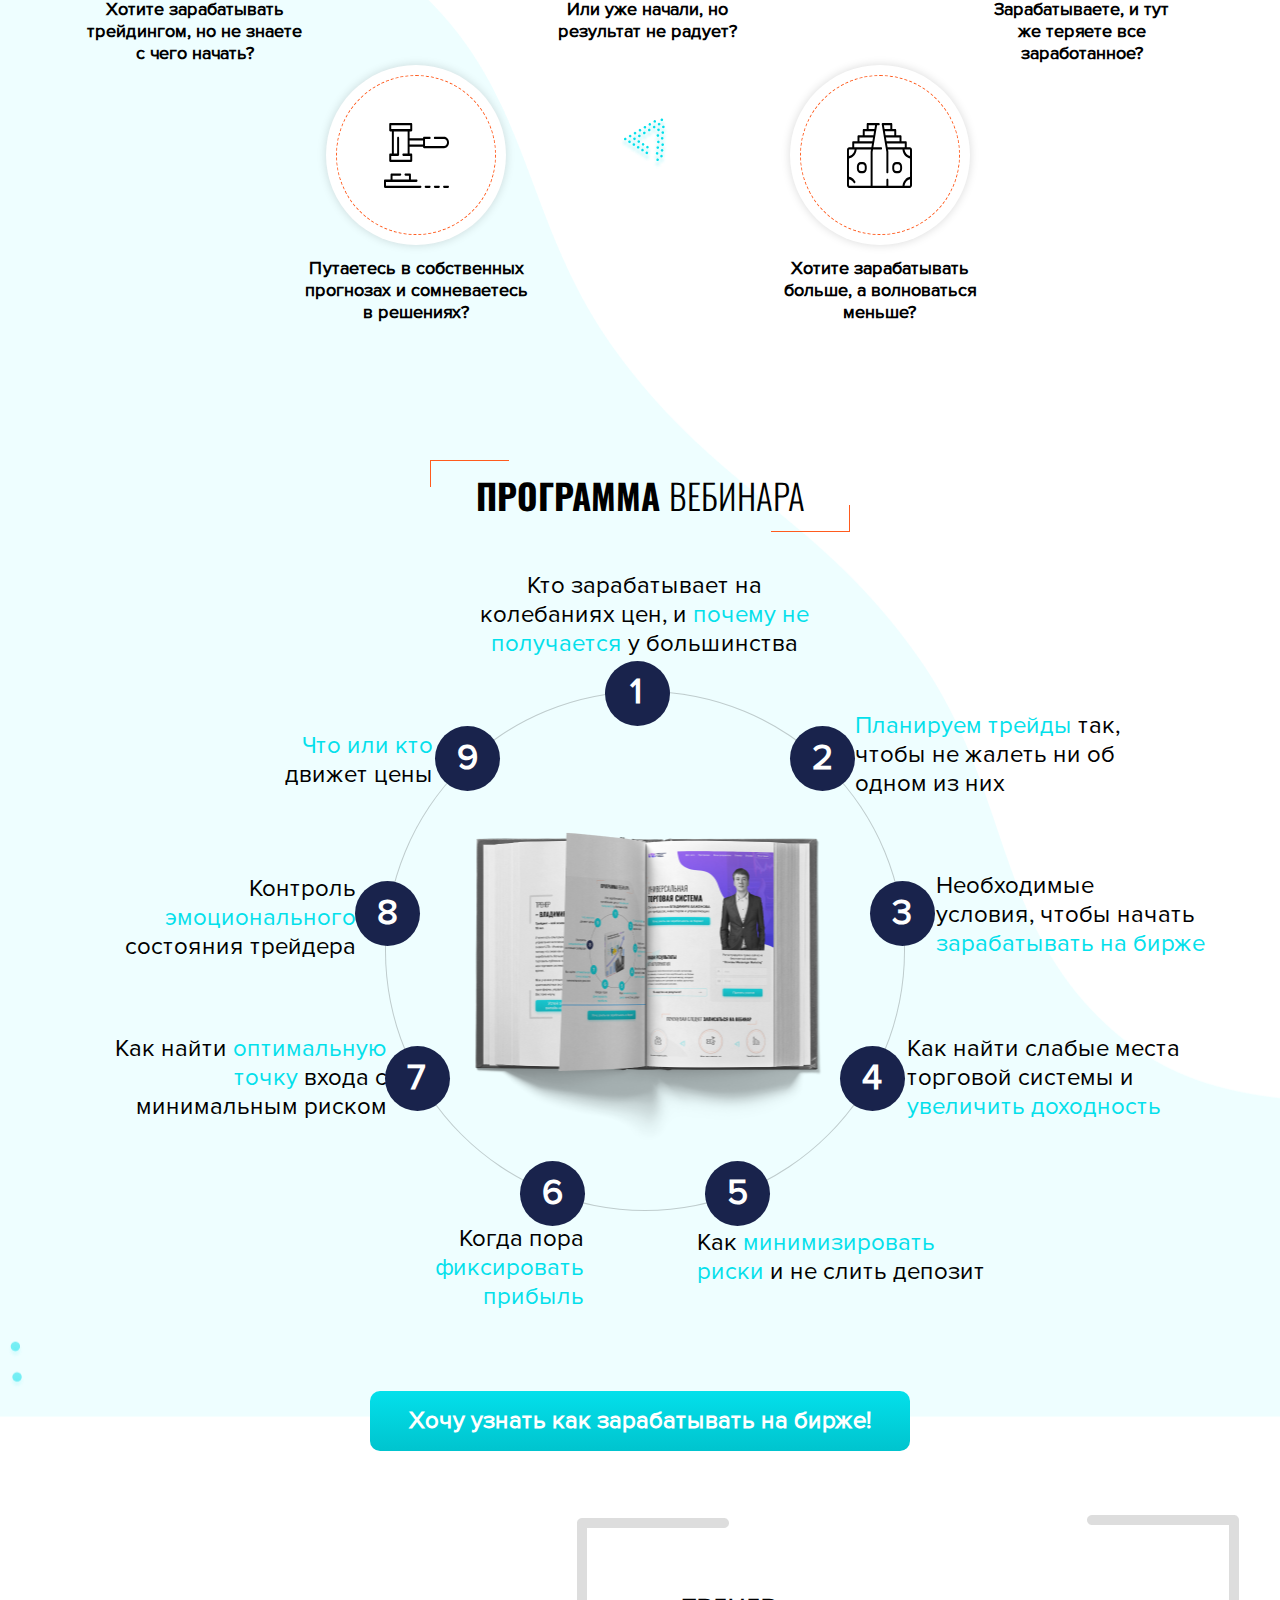
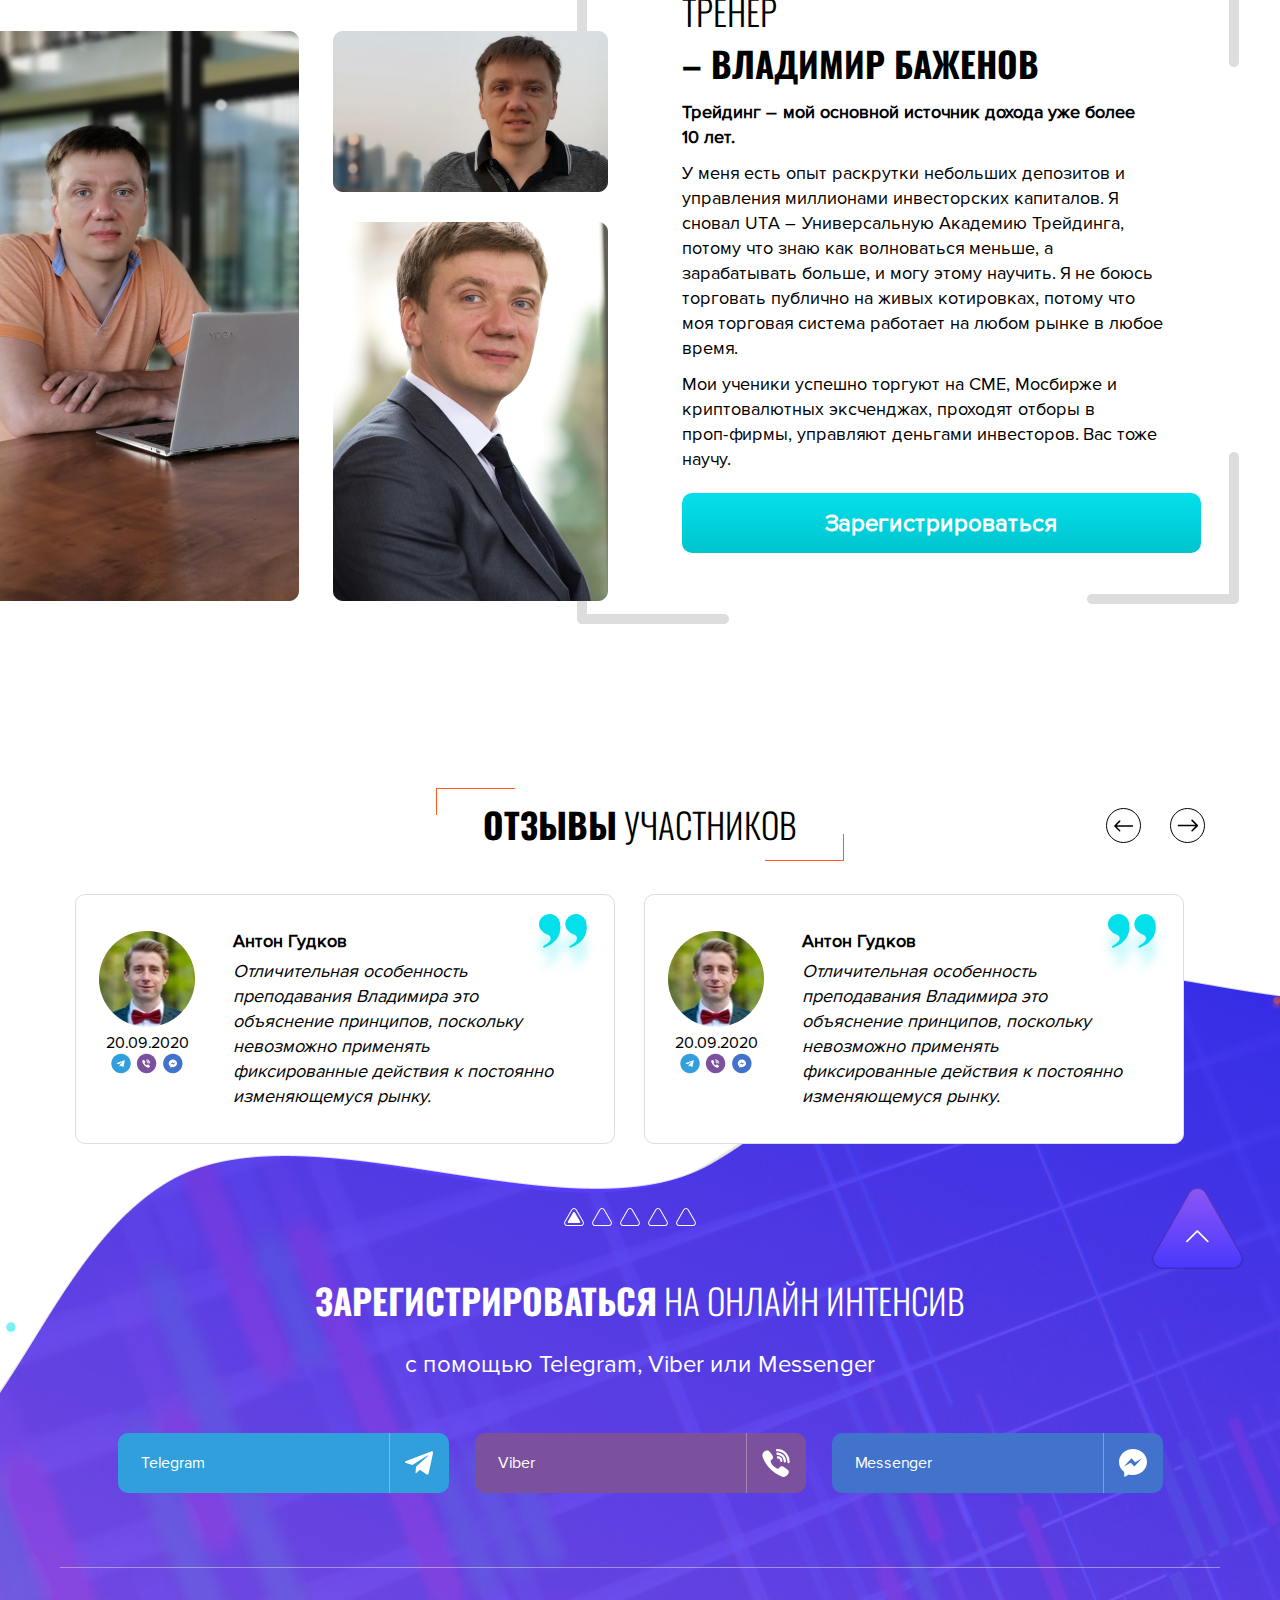
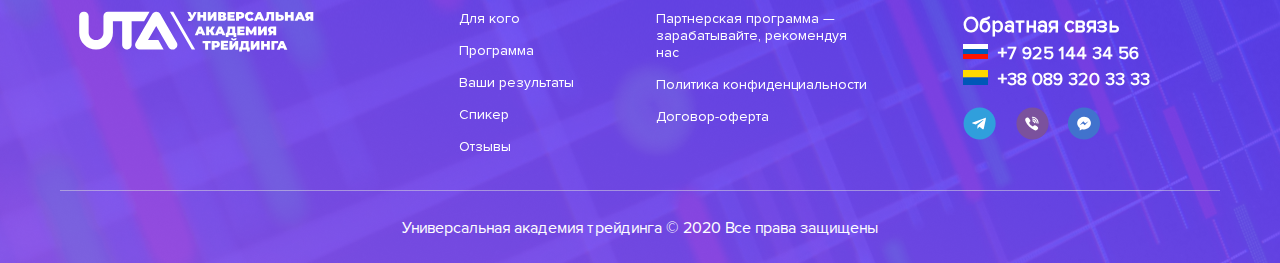
==== commit 1aa716b3: "1" ====
--- a/index.html
+++ b/index.html
@@ -11,66 +11,58 @@
   <body>
     <!-- header -->
     <header class="header">
-      <div class="conteiner">
-       
-        <nav class="navigation">
-          <ul class="item">
-            <li> <a class="logo" href="./index.html"><img src="./images/header/logo.svg" alt="логотип компании" /></a></li>
-            <li class="link"><a href=""></a>Для кого</li>
-            <li class="link"><a href=""></a>Программа</li>
-            <li class="link"><a href=""></a>Ваши результаты</li>
-            <li class="link"><a href=""></a>Спикер</li>
-            <li class="link"><a href=""></a>Отзывы</li>
-            <li class="link"><button type="button">Регистрация</button></li>
-          </ul>
-        </nav>
-        
+      <div class="background-header">
+        <div class="conteiner">
+          <nav class="navigation">
+            <ul class="item">
+              <li>
+                <a class="logo" href="./index.html"><img src="./images/header/logo.svg" alt="логотип компании" /></a>
+              </li>
+              <li class="link"><a href=""></a>Для кого</li>
+              <li class="link"><a href=""></a>Программа</li>
+              <li class="link"><a href=""></a>Ваши результаты</li>
+              <li class="link"><a href=""></a>Спикер</li>
+              <li class="link"><a href=""></a>Отзывы</li>
+              <li class="link"><button type="button">Регистрация</button></li>
+            </ul>
+          </nav>
+        </div>
+        <!-- hero -->
+
+        <section class="hero">
+          <div class="conteiner">
+            <h1 class="title">
+              Универсальная<br />
+              <span class="text-bolt">торговая система</span>
+            </h1>
+            <p>
+              Онлайн-интенсив <span class="text-bolt-uppercase">Владимира Баженова</span><br />
+              для трейдеров, инвесторов и управляющих
+            </p>
+
+            <button class="hero-button" type="button">Хочу узнать как зарабатывать на бирже!</button>
+          </div>
+        </section>
+
+        <section class="results">
+          <div class="conteiner">
+            <div class="title-results-conteiner">
+              <h2 class="title">
+                <span class="text-bolt">Ваши результаты</span><br />
+                от мероприятия
+              </h2>
+            </div>
+
+            <p class="text">
+              В результате этого бесплатного онлайн-интенсива вы поймете, что мешает вам зарабатывать на бирже и узнаете универсальный торговый метод,
+              который позволяет прибыльно торговать в любых рыночных условиях с минимальными рисками.
+            </p>
+            <div class="hero-button-conteiner">
+              <button class="button" type="button"><span class="results-button">Я нацелен на результат!</span></button>
+            </div>
+          </div>
+        </section>
       </div>
-      <!-- hero -->
-
-      <section class="hero">
-        <div class="conteiner">
-          <h1 class="title">
-            Универсальная<br />
-            <span class="text-bolt">торговая система</span>
-          </h1>
-          <p>
-            Онлайн-интенсив <span class="text-bolt-uppercase">Владимира Баженова</span><br />
-            для трейдеров, инвесторов и управляющих
-          </p>
-          
-          <button class="hero-button" type="button">Хочу узнать как зарабатывать на бирже!</button>
-        
-        </div>
-      </section>
-
-      <section class="results">
-        <div class="background-result-conteiner">
-          <img class="background-results" src="./images/header/Vector.png" alt="" />
-        </div>
-        <div class="conteiner">
-          
-        <div class="title-results-conteiner">
-          <h2 class="title">
-            <span class="text-bolt">Ваши результаты</span><br />
-            от мероприятия
-          </h2>
-        </div>
-          
-          <p class="text">
-            В результате этого бесплатного онлайн-интенсива вы поймете, что мешает вам зарабатывать на бирже и узнаете универсальный торговый метод,
-            который позволяет прибыльно торговать в любых рыночных условиях с минимальными рисками.
-          </p>
-          <div class="hero-button-conteiner">
-          <button class="button" type="button">
-            Я нацелен на результат!
-            <!-- <svg widht="15" height="25">
-              <use href="./images/main/arrow.svg#icon-arrow"></use>
-            </svg> -->
-          </div>
-          </button>
-        </div>
-      </section>
     </header>
     <main>
       <!-- <main> -->
@@ -81,7 +73,7 @@
             <div class="title-advantages-conteiner">
               <h2 class="title">Почему вам следует <span class="text-bolt">записаться на Онлайн интенсив</span></h2>
             </div>
-            
+
             <div class="area-first">
               <div class="row">
                 <div class="item">
@@ -150,61 +142,112 @@
         <!-- programm -->
         <section class="programm">
           <div class="conteiner">
-            <div class="title-programm-conteiner"><h2 class="title"><span class="text-bolt">Программа </span>вебинара</h2></div>
-            
-            <img class="background-programm" src="./images/main/programm/bg.png" alt="" />
+            <div class="title-programm-conteiner">
+              <h2 class="title"><span class="text-bolt">Программа </span>вебинара</h2>
+            </div>
+
             <div class="conteiner-circle">
               <div class="circle">
-              <div class="item-circle"><span class="number1">1</span></div>
-              <div class="item-circle"><span class="number">2</span></div>
-              <div class="item-circle"><span class="number">3</span></div>
-              <div class="item-circle"><span class="number">4</span></div>
-              <div class="item-circle"><span class="number">5</span></div>
-              <div class="item-circle"><span class="number">6</span></div>
-              <div class="item-circle"><span class="number">7</span></div>
-              <div class="item-circle"><span class="number">8</span></div>
-              <div class="item-circle"><span class="number">9</span></div>
-              <div class="text-circle"><p>Кто зарабатывает на<br> колебаниях цен, и <span class="text-accent">почему не<br> получается</span> 
-                у большинства
-               </p> </div>
-              <div class="text-circle"><p><span class="text-accent">Планируем трейды</span> так,<br> чтобы не жалеть ни об<br> одном из них
-              </p> </div>
-              <div class="text-circle"><p>Необходимые<br> условия, чтобы начать<br><span class="text-accent">зарабатывать на бирже</span> 
-              </p> </div>
-              <div class="text-circle"><p>Как найти слабые места<br> торговой системы и<br><span class="text-accent"> увеличить
-                доходность</span></p> </div>
-              <div class="text-circle"><p>Как<span class="text-accent"> минимизировать<br> риски</span> и не слить депозит
-              </p> </div>
-              <div class="text-circle"><p>Когда пора<br><span class="text-accent"> фиксировать<br> прибыль</span>
-              </p> </div>
-              <div class="text-circle"><p>Как найти<span class="text-accent"> оптимальную<br> точку</span> входа с<br> минимальным риском
-              </p> </div>
-              <div class="text-circle"><p>Контроль<br><span class="text-accent"> эмоционального<br></span> состояния трейдера
-              </p> </div>
-              <div class="text-circle"><p><span class="text-accent">Что или кто</span><br> движет цены
-              </p> </div>
-            </div>
-              
-            </div>
-            <button class="programm-button" type="button">Хочу узнать как зарабатывать на бирже!</button>
+                <div class="item-circle"><span class="number1">1</span></div>
+                <div class="item-circle"><span class="number">2</span></div>
+                <div class="item-circle"><span class="number">3</span></div>
+                <div class="item-circle"><span class="number">4</span></div>
+                <div class="item-circle"><span class="number">5</span></div>
+                <div class="item-circle"><span class="number">6</span></div>
+                <div class="item-circle"><span class="number">7</span></div>
+                <div class="item-circle"><span class="number">8</span></div>
+                <div class="item-circle"><span class="number">9</span></div>
+                <div class="text-circle">
+                  <p>
+                    Кто зарабатывает на<br />
+                    колебаниях цен, и
+                    <span class="text-accent"
+                      >почему не<br />
+                      получается</span
+                    >
+                    у большинства
+                  </p>
+                </div>
+                <div class="text-circle">
+                  <p>
+                    <span class="text-accent">Планируем трейды</span> так,<br />
+                    чтобы не жалеть ни об<br />
+                    одном из них
+                  </p>
+                </div>
+                <div class="text-circle">
+                  <p>
+                    Необходимые<br />
+                    условия, чтобы начать<br /><span class="text-accent">зарабатывать на бирже</span>
+                  </p>
+                </div>
+                <div class="text-circle">
+                  <p>
+                    Как найти слабые места<br />
+                    торговой системы и<br /><span class="text-accent"> увеличить доходность</span>
+                  </p>
+                </div>
+                <div class="text-circle">
+                  <p>
+                    Как<span class="text-accent">
+                      минимизировать<br />
+                      риски</span
+                    >
+                    и не слить депозит
+                  </p>
+                </div>
+                <div class="text-circle">
+                  <p>
+                    Когда пора<br /><span class="text-accent">
+                      фиксировать<br />
+                      прибыль</span
+                    >
+                  </p>
+                </div>
+                <div class="text-circle">
+                  <p>
+                    Как найти<span class="text-accent">
+                      оптимальную<br />
+                      точку</span
+                    >
+                    входа с<br />
+                    минимальным риском
+                  </p>
+                </div>
+                <div class="text-circle">
+                  <p>
+                    Контроль<br /><span class="text-accent"> эмоционального<br /></span> состояния трейдера
+                  </p>
+                </div>
+                <div class="text-circle">
+                  <p>
+                    <span class="text-accent">Что или кто</span><br />
+                    движет цены
+                  </p>
+                </div>
+              </div>
+            </div>
+            <div class="programm-button">
+              <button type="button">Хочу узнать как зарабатывать на бирже!</button>
+            </div>
           </div>
         </section>
       </div>
+
       <!-- treiner -->
       <section class="treiner">
         <div class="conteiner">
-            <div class="gallery">
-              
-              <div class="image-treiner">
-                <img class="foto"  width="320" height="570" src="./images/main/Vladimir.jpg" alt="фото тренера" />
-              </div>
-              <div class="image-treiner">
-              <img class="foto"  width="275" height="161" src="./images/main/Vladimir2.jpg" alt="фото тренера" />
-              <img class="foto"  width="275" height="379" src="./images/main/Vladimir3.jpg" alt="фото тренера" />
-            </div>          
-            </div>
+          <div class="gallery">
+            <div class="image-treiner">
+              <img class="foto" width="320" height="570" src="./images/main/Vladimir.jpg" alt="фото тренера" />
+            </div>
+            <div class="image-treiner">
+              <img class="foto" width="275" height="161" src="./images/main/Vladimir2.jpg" alt="фото тренера" />
+              <img class="foto" width="275" height="379" src="./images/main/Vladimir3.jpg" alt="фото тренера" />
+            </div>
+          </div>
           <div class="right-side">
-            <img class="background-right-side" src="./images/main/treiner/bg.png" alt="">
+            <img class="background-right-side" src="./images/main/treiner/bg.png" alt="" />
             <h2 class="title">
               Тренер<br />
               <span class="text-bolt">– Владимир Баженов</span>
@@ -227,23 +270,14 @@
             <button type="button">Зарегистрироваться</button>
           </div>
         </div>
-        </div>
       </section>
     </main>
     <!-- reviews -->
-
-    <footer class="footer">
+    <div class="footer-background">
       <section class="reviews">
-        
         <div class="conteiner">
-          <div class="background-item-top">
-            <img src="./images/footer/bg1.png" alt="">
-          </div>
-          <div class="background-item-botton">
-            <img src="./images/footer/bg2.png" alt="">
-          </div>
           <div class="title-review-conteiner">
-            <h2 class="title"><span class="text-bolt">Отзывы</span> участников</h2> 
+            <h2 class="title"><span class="text-bolt">Отзывы</span> участников</h2>
           </div>
           <div class="button">
             <button class="left-arrow" type="button">
@@ -257,163 +291,170 @@
               </svg>
             </button>
           </div>
-          
+
           <div class="menu-list">
-          <div class="info">
-            <div class="left-review">
-              <img width="96" height="96" class="foto" src="./images/main/review1.jpg" alt="фото клиента" />
-              <span class="date">20.09.2020</span>
+            <div class="info">
+              <div class="left-review">
+                <img width="96" height="96" class="foto" src="./images/main/review1.jpg" alt="фото клиента" />
+                <span class="date">20.09.2020</span>
+                <ul class="social-item">
+                  <li class="social-list">
+                    <a href=""></a>
+                    <svg>
+                      <use href="./svg/main/sprite.svg#icon-telegram"></use>
+                    </svg>
+                  </li>
+                  <li class="social-list">
+                    <a href=""></a>
+                    <svg>
+                      <use href="./svg/main/sprite.svg#icon-viber"></use>
+                    </svg>
+                  </li>
+                  <li class="social-list">
+                    <a href=""></a>
+                    <svg>
+                      <use href="./svg/main/sprite.svg#icon-facebook"></use>
+                    </svg>
+                  </li>
+                </ul>
+              </div>
+              <div class="review">
+                <h3 class="name">Антон Гудков</h3>
+                <p class="text-review">
+                  Отличительная особенность преподавания Владимира это объяснение принципов, поскольку невозможно применять фиксированные действия к
+                  постоянно изменяющемуся рынку.
+                </p>
+              </div>
+            </div>
+            <div class="info">
+              <div class="left-review">
+                <img class="foto" src="./images/main/review1.jpg" alt="фото клиента" />
+                <span class="date">20.09.2020</span>
+                <ul class="social-item">
+                  <li class="social-list">
+                    <a href=""></a>
+                    <svg>
+                      <use href="./svg/main/sprite.svg#icon-telegram"></use>
+                    </svg>
+                  </li>
+                  <li class="social-list">
+                    <a href=""></a>
+                    <svg>
+                      <use href="./svg/main/sprite.svg#icon-viber"></use>
+                    </svg>
+                  </li>
+                  <li class="social-list">
+                    <a href=""></a>
+                    <svg>
+                      <use href="./svg/main/sprite.svg#icon-facebook"></use>
+                    </svg>
+                  </li>
+                </ul>
+              </div>
+              <div class="review">
+                <h3 class="name">Антон Гудков</h3>
+                <p class="text-review">
+                  Отличительная особенность преподавания Владимира это объяснение принципов, поскольку невозможно применять фиксированные действия к
+                  постоянно изменяющемуся рынку.
+                </p>
+              </div>
+            </div>
+          </div>
+          <svg class="button-reviews" width="140" height="28">
+            <use href="./svg/footer/component.svg#icon-component"></use>
+          </svg>
+        </div>
+      </section>
+
+      <!-- <footer> -->
+
+      <footer class="footer">
+        <!-- registration -->
+        <button class="button-up" type="button"><img src="./images/footer/totop.png" alt="" /></button>
+        <section class="registration">
+          <div class="conteiner">
+            <h2 class="title"><span class="text-bolt">зарегистрироваться</span> на онлайн интенсив</h2>
+            <h3 class="social-help">с помощью Telegram, Viber или Messenger</h3>
+            <ul class="messenger">
+              <li class="button">
+                <button class="telegram" type="button" lang="en">
+                  <span class="text-messeger">Telegram</span>
+                  <div><img src="./svg/main/telegram.svg" alt="телеграмм" /></div>
+                </button>
+              </li>
+              <li class="button">
+                <button class="viber" type="button" lang="en">
+                  <span class="text-messeger">Viber</span>
+                  <div><img src="./svg/main/viber.svg" alt="телеграмм" /></div>
+                </button>
+              </li>
+              <li class="button">
+                <button class="facebook" type="button" lang="en">
+                  <span class="text-messeger">Messenger</span>
+                  <div><img src="./svg/main/messenger.svg" alt="телеграмм" /></div>
+                </button>
+              </li>
+            </ul>
+          </div>
+        </section>
+
+        <!-- footer-nav -->
+
+        <section class="footer-navigation">
+          <h2 hidden>Навигация футер</h2>
+
+          <div class="conteiner">
+            <a class="logo" href="./index.html">
+              <svg width="243" height="41.25">
+                <use href="./svg/footer/logo.svg#icon-logo"></use>
+              </svg>
+            </a>
+            <ul class="item-site">
+              <li class="link-site"><a href="">Для кого</a></li>
+              <li class="link-site"><a href="">Программа</a></li>
+              <li class="link-site"><a href="">Ваши результаты</a></li>
+              <li class="link-site"><a href="">Спикер</a></li>
+              <li class="link-site"><a href="">Отзывы</a></li>
+            </ul>
+            <ul class="item-programm">
+              <li class="link-programm"><a href="">Партнерская программа — зарабатывайте, рекомендуя нас</a></li>
+              <li class="link-programm"><a href="">Политика конфиденциальности</a></li>
+              <li class="link-programm"><a href="">Договор-оферта</a></li>
+            </ul>
+            <address class="footer-address">
+              <h3>Обратная связь</h3>
+              <a class="flag-russia" href="tel:+79251443456"
+                ><img class="icon-flag" src="./svg/footer/flagru.svg" alt="флаг россии" />+7 925 144 34 56</a
+              >
+              <a class="flag-ukraine" href="tel:+380893203333"
+                ><img class="icon-flag" src="./svg/footer/flagua.svg" alt="флаг украины" />+38 089 320 33 33</a
+              >
               <ul class="social-item">
                 <li class="social-list">
-                  <a href=""></a>
-                  <svg>
-                    <use href="./svg/main/sprite.svg#icon-telegram"></use>
-                  </svg>
+                  <a href=""
+                    ><svg width="35" height="35">
+                      <use href="./svg/main/sprite.svg#icon-telegram"></use></svg
+                  ></a>
                 </li>
                 <li class="social-list">
-                  <a href=""></a>
-                  <svg>
-                    <use href="./svg/main/sprite.svg#icon-viber"></use>
-                  </svg>
+                  <a href=""
+                    ><svg width="35" height="35">
+                      <use href="./svg/main/sprite.svg#icon-viber"></use></svg
+                  ></a>
                 </li>
                 <li class="social-list">
-                  <a href=""></a>
-                  <svg>
-                    <use href="./svg/main/sprite.svg#icon-facebook"></use>
-                  </svg>
+                  <a href="">
+                    <svg width="35" height="35">
+                      <use href="./svg/main/sprite.svg#icon-facebook"></use>
+                    </svg>
+                  </a>
                 </li>
               </ul>
-            </div>
-            <div class="review">
-              <h3 class="name">Антон Гудков</h3>
-              <p class="text-review">
-                Отличительная особенность преподавания Владимира это объяснение принципов, поскольку невозможно применять фиксированные действия к
-                постоянно изменяющемуся рынку.
-              </p>
-            </div>
-          </div>
-          <div class="info">
-            <div class="left-review">
-              <img class="foto" src="./images/main/review1.jpg" alt="фото клиента" />
-              <span class="date">20.09.2020</span>
-              <ul class="social-item">
-                <li class="social-list">
-                  <a href=""></a>
-                  <svg>
-                    <use href="./svg/main/sprite.svg#icon-telegram"></use>
-                  </svg>
-                </li>
-                <li class="social-list">
-                  <a href=""></a>
-                  <svg>
-                    <use href="./svg/main/sprite.svg#icon-viber"></use>
-                  </svg>
-                </li>
-                <li class="social-list">
-                  <a href=""></a>
-                  <svg>
-                    <use href="./svg/main/sprite.svg#icon-facebook"></use>
-                  </svg>
-                </li>
-              </ul>
-            </div>
-            <div class="review">
-              <h3 class="name">Антон Гудков</h3>
-              <p class="text-review">
-                Отличительная особенность преподавания Владимира это объяснение принципов, поскольку невозможно применять фиксированные действия к
-                постоянно изменяющемуся рынку.
-              </p>
-            </div>
-          </div>
-          
-          </div>
-        
-      </section>
-
-      <!-- <footer> -->
-
-      <!-- registration -->
-      <section class="registration">
-        <div class="conteiner">
-          <h2 class="title"><span class="text-bolt">зарегистрироваться</span> на онлайн интенсив</h2>
-          <h3 class="social-help">с помощью Telegram, Viber или Messenger</h3>
-          <ul class="messenger">
-            <li class="button">
-              <button class="telegram" type="button" lang="en">
-                <span class="text-messeger">Telegram</span>
-                <div><img src="./svg/main/telegram.svg" alt="телеграмм" /></div>
-              </button>
-            </li>
-            <li class="button">
-              <button class="viber" type="button" lang="en">
-                <span class="text-messeger">Viber</span>
-                <div><img src="./svg/main/viber.svg" alt="телеграмм" /></div>
-              </button>
-            </li>
-            <li class="button">
-              <button class="facebook" type="button" lang="en">
-                <span class="text-messeger">Messenger</span>
-                <div><img src="./svg/main/messenger.svg" alt="телеграмм" /></div>
-              </button>
-            </li>
-          </ul>
-        </div>
-      </section>
-      <!-- footer-nav -->
-      <section class="footer-navigation">
-        <h2 hidden>Навигация футер</h2>
-        <div class="conteiner">
-          <a class="logo" href="./index.html">
-            <svg width="243" height="41.25">
-              <use href="./svg/footer/logo.svg#icon-logo"></use>
-            </svg>
-          </a>
-          <ul class="item-site">
-            <li class="link-site"><a href="">Для кого</a></li>
-            <li class="link-site"><a href="">Программа</a></li>
-            <li class="link-site"><a href="">Ваши результаты</a></li>
-            <li class="link-site"><a href="">Спикер</a></li>
-            <li class="link-site"><a href="">Отзывы</a></li>
-          </ul>
-          <ul class="item-programm">
-            <li class="link-programm"><a href="">Партнерская программа — зарабатывайте, рекомендуя нас</a></li>
-            <li class="link-programm"><a href="">Политика конфиденциальности</a></li>
-            <li class="link-programm"><a href="">Договор-оферта</a></li>
-          </ul>
-          <address class="footer-address">
-            <h3>Обратная связь</h3>
-            <a class="flag-russia" href="tel:+79251443456"
-              ><img class="icon-flag" src="./svg/footer/flagru.svg" alt="флаг россии" />+7 925 144 34 56</a
-            >
-            <a class="flag-ukraine" href="tel:+380893203333"
-              ><img class="icon-flag" src="./svg/footer/flagua.svg" alt="флаг украины" />+38 089 320 33 33</a
-            >
-            <ul class="social-item">
-              <li class="social-list">
-                <a href=""
-                  ><svg width="35" height="35">
-                    <use href="./svg/main/sprite.svg#icon-telegram"></use></svg
-                ></a>
-              </li>
-              <li class="social-list">
-                <a href=""
-                  ><svg width="35" height="35">
-                    <use href="./svg/main/sprite.svg#icon-viber"></use></svg
-                ></a>
-              </li>
-              <li class="social-list">
-                <a href="">
-                  <svg width="35" height="35">
-                    <use href="./svg/main/sprite.svg#icon-facebook"></use>
-                  </svg>
-                </a>
-              </li>
-            </ul>
-          </address>
-          <!-- <button type="button"></button> -->
-        </div>
-        <div><p class="copyright">Универсальная академия трейдинга © 2020 Все права защищены</p></div>
-      </section>
-    </footer>
+            </address>
+          </div>
+          <div><p class="copyright">Универсальная академия трейдинга © 2020 Все права защищены</p></div>
+        </section>
+      </footer>
+    </div>
   </body>
 </html>
--- a/css/main.css
+++ b/css/main.css
@@ -22,8 +22,6 @@
 
 body {
   color: var(--primary-text-color);
-  width: 1920px;
-  margin: 0 auto;
 
   font-family: Proxima Nova, sans-serif;
 }
@@ -47,17 +45,16 @@
 
 .conteiner {
   /* display: flex; */
-  width: 1140px;
+  max-width: 1160px;
   padding: 0 15px;
-  margin-left: auto;
-  margin-right: auto;
+  margin: 0 auto;
 }
 
 /* ======header======= */
-.header {
+.background-header {
   background-image: url(../images/header/header-bg.png);
   background-repeat: no-repeat;
-  background-position: right top;
+  background-position: top;
 }
 
 .header .conteiner {
@@ -187,7 +184,7 @@
 
 .results .background-result-conteiner {
   position: relative;
-  width: 1920px;
+  /* width: 1920px; */
   margin: 0 auto;
 }
 
@@ -266,6 +263,11 @@
   line-height: 1.21px;
 }
 
+.results .results-button::after {
+  content: url(../svg/header/arrow.svg);
+  margin-left: 33.5px;
+}
+
 .results svg {
   margin-left: 33.5px;
 }
@@ -279,9 +281,13 @@
   background-position: top;
 }
 
+.advantages {
+  padding-bottom: 136px;
+}
+
 .advantages .conteiner {
   position: relative;
-  padding-bottom: 136px;
+
   display: block;
   background-image: url(../images/main/advantages/bg.png);
   background-repeat: no-repeat;
@@ -423,9 +429,7 @@
 
 .programm .conteiner {
   position: relative;
-  height: 973px;
-  display: block;
-  padding-bottom: 59px;
+  display: block;
 }
 
 .programm .background-programm {
@@ -608,7 +612,6 @@
 .title-programm-conteiner {
   position: relative;
   width: 420px;
-  height: 73px;
   margin-left: auto;
   margin-right: auto;
   margin-bottom: 159px;
@@ -656,10 +659,8 @@
 }
 
 .programm button {
-  position: absolute;
-  bottom: 10px;
-  left: 50%;
-  transform: translate(-50%, 50%);
+  display: block;
+  margin: 0 auto;
   outline: none;
   color: var(--secondary-text-color);
   min-width: 540px;
@@ -676,6 +677,10 @@
   line-height: 1.21;
 }
 
+.programm .programm-button {
+  margin-top: 180px;
+}
+
 .programm .programm-button:hover,
 .programm .programm-button:focus {
   cursor: pointer;
@@ -690,12 +695,12 @@
 
 /* treiner */
 .treiner {
-  text-align: center;
-}
-
-.treiner .conteiner {
   padding-top: 180px;
   padding-bottom: 165px;
+  text-align: center;
+}
+
+.treiner .conteiner {
   width: 1155px;
   display: inline-block;
 }
@@ -734,6 +739,7 @@
 
 .treiner .right-side {
   position: relative;
+  top: -70px;
   left: -30px;
   display: inline-block;
   width: 490px;
@@ -962,7 +968,7 @@
   border: 1px solid #dddddd;
 
   border-radius: 10px;
-
+  position: relative;
   height: 100%;
 }
 
@@ -986,6 +992,13 @@
   font-weight: 600;
   font-size: 18px;
   line-height: 1.22;
+}
+
+.reviews .info:after {
+  position: absolute;
+  top: 19px;
+  right: 17.2px;
+  content: url(../svg/main/reviews/Vector.svg);
 }
 
 .review .text-review {
@@ -1087,17 +1100,24 @@
   border-left: 1px solid rgba(255, 255, 255, 0.3);
 }
 
-.footer {
+.footer-background {
   background-image: url(../images/footer/bg.png);
   background-repeat: no-repeat;
-  background-position: center -530px;
+  background-position: center bottom;
 }
 
 .footer-navigation .conteiner {
+  position: relative;
+
   padding-top: 43px;
   padding-bottom: 34px;
   border-top: 1px solid rgba(221, 221, 221, 0.5);
   border-bottom: 1px solid rgba(221, 221, 221, 0.5);
+}
+
+.footer .footer-conteiner {
+  width: 1340px;
+  margin-left: auto;
 }
 
 .footer-navigation .logo {
@@ -1158,18 +1178,38 @@
   color: #ffffff;
 }
 
-.footer-navigation .social-item {
-  display: flex;
+.footer-navigation .social-list {
+  display: inline-block;
   margin-top: 13px;
 }
 
 .footer-navigation .social-list:not(:last-child) {
-  display: flex;
   margin-right: 11.55px;
 }
 .social-item a:hover,
 .social-item a:focus {
   filter: drop-shadow(0px 4px 20px #03e0eb);
+}
+
+.footer .button-up {
+  position: sticky;
+  top: 40%;
+  left: 90%;
+  background-color: transparent;
+  outline: none;
+  border: none;
+  cursor: pointer;
+}
+
+.reviews .button-reviews {
+  position: absolute;
+  bottom: -45px;
+  left: 500px;
+  width: 140px;
+  height: 28px;
+  margin-left: auto;
+  margin-right: auto;
+  display: block;
 }
 
 .footer-navigation .copyright {
